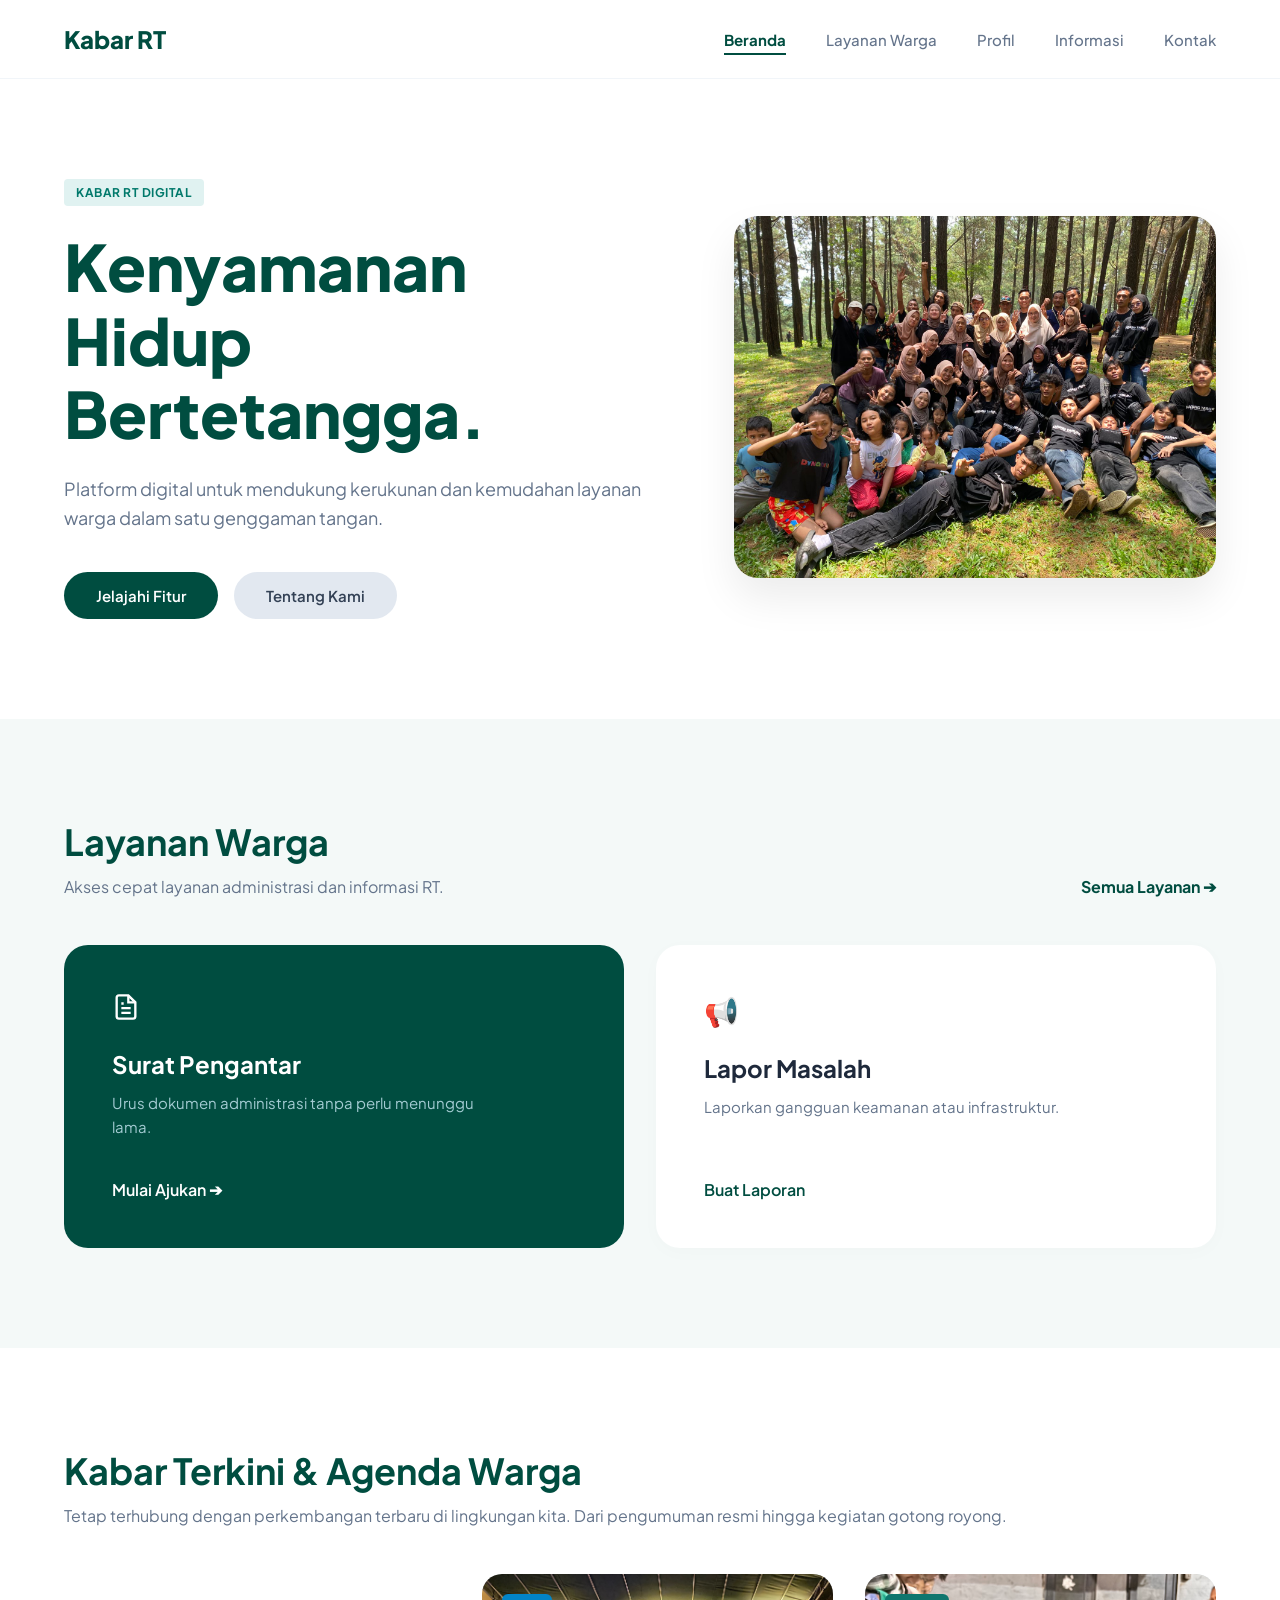
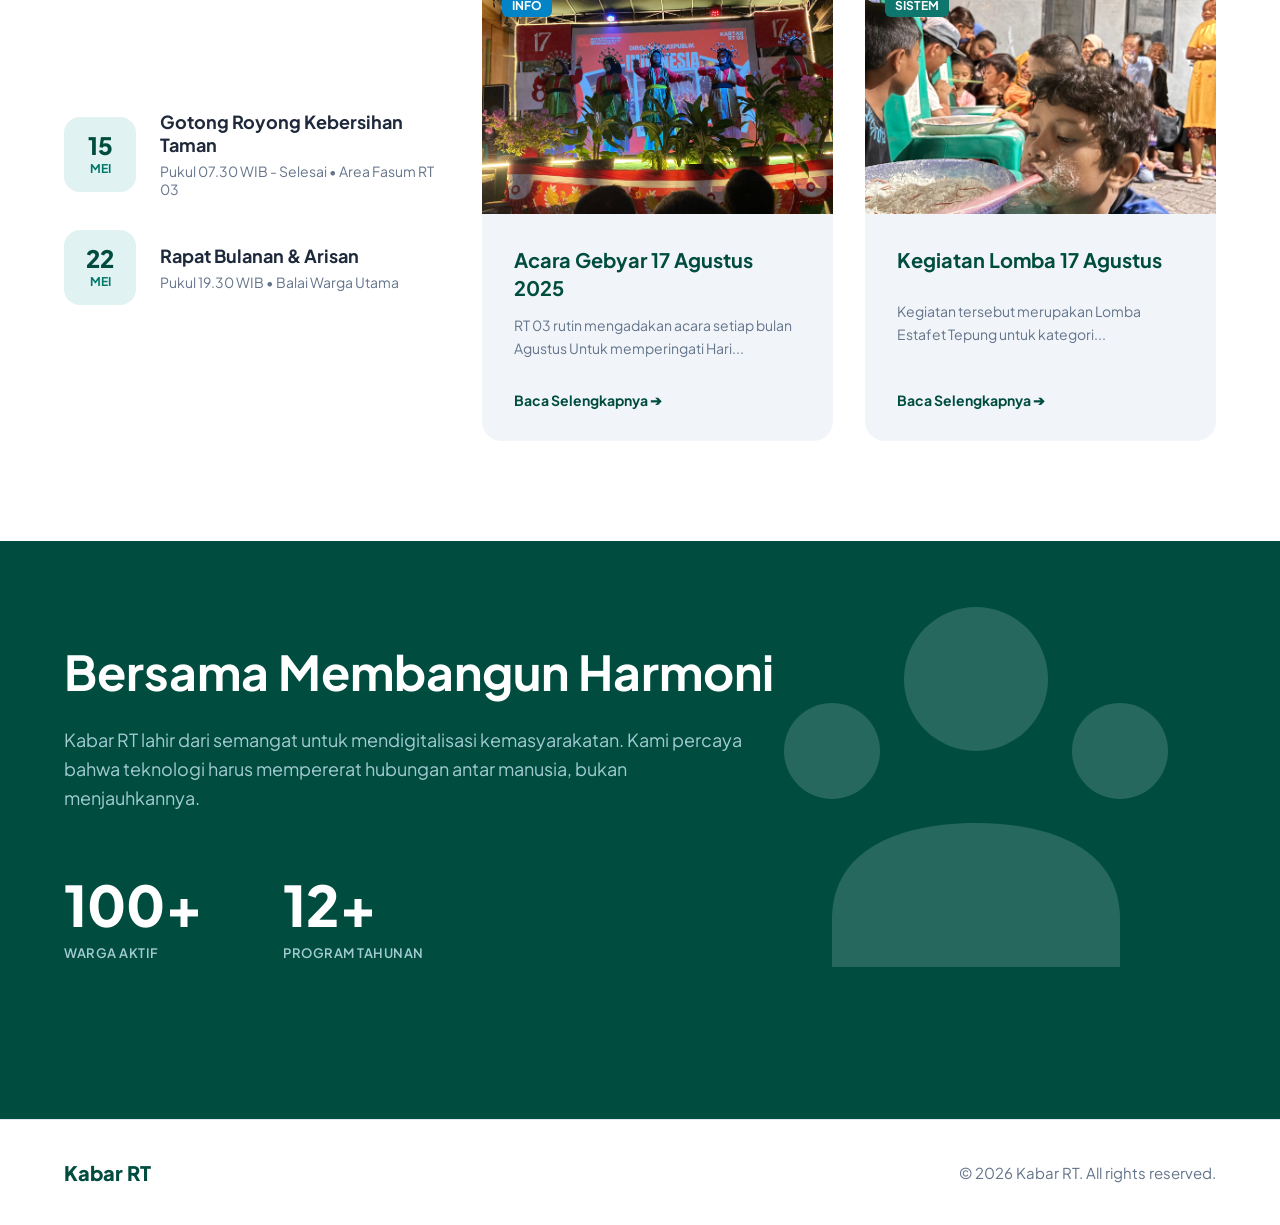
==== beranda.html @ 94369086 "first commit" ====
<!DOCTYPE html>
<html lang="id">
<head>
    <meta charset="UTF-8">
    <meta name="viewport" content="width=device-width, initial-scale=1.0">
    <title>Kabar RT - Beranda Full Width</title>
    <link rel="preconnect" href="https://fonts.googleapis.com">
    <link rel="preconnect" href="https://fonts.gstatic.com" crossorigin>
    <link href="https://fonts.googleapis.com/css2?family=Plus+Jakarta+Sans:wght@400;500;600;700;800&display=swap" rel="stylesheet">
    
    <style>
        /* --- RESET & GLOBAL STYLES --- */
        * {
            margin: 0;
            padding: 0;
            box-sizing: border-box;
            font-family: 'Plus Jakarta Sans', sans-serif;
        }

        body {
            background-color: #f8fafc;
            color: #334155;
            overflow-x: hidden;
        }

        a {
            text-decoration: none;
            color: inherit;
            transition: all 0.3s ease;
        }

        /* PERUBAHAN: Mengubah max-width menjadi 100% dengan padding yang proporsional di layar lebar */
        .container {
            width: 100%;
            max-width: 100%;
            padding: 0 5%; /* Memberikan jarak 5% dari tepi kanan dan kiri browser */
            margin: 0 auto;
        }

        /* --- NAVBAR --- */
        header {
            background-color: #ffffff;
            padding: 24px 0;
            border-bottom: 1px solid #f1f5f9;
        }

        .navbar {
            display: flex;
            justify-content: space-between;
            align-items: center;
        }

        .logo {
            font-size: 24px;
            font-weight: 800;
            color: #004d40;
        }

        .nav-links {
            display: flex;
            gap: 40px;
            list-style: none;
        }

        .nav-links a {
            font-size: 15px;
            font-weight: 500;
            color: #64748b;
        }

        .nav-links a.active, .nav-links a:hover {
            color: #004d40;
            font-weight: 700;
            border-bottom: 2px solid #004d40;
            padding-bottom: 4px;
        }

        /* --- HERO SECTION --- */
        .hero {
            padding: 100px 0;
            background-color: #ffffff;
        }

        .hero-grid {
            display: grid;
            grid-template-columns: 1.1fr 0.9fr; /* Menyesuaikan proporsi teks dan gambar */
            gap: 80px;
            align-items: center;
        }

        .hero-tag {
            display: inline-block;
            background-color: #e0f2f1;
            color: #00796b;
            padding: 6px 12px;
            border-radius: 4px;
            font-size: 12px;
            font-weight: 700;
            text-transform: uppercase;
            letter-spacing: 0.5px;
            margin-bottom: 24px;
        }

        .hero h1 {
            font-size: 64px; /* Sedikit diperbesar karena layar lebih luas */
            font-weight: 800;
            line-height: 1.15;
            color: #004d40;
            margin-bottom: 24px;
        }

        .hero p {
            font-size: 18px;
            line-height: 1.6;
            color: #64748b;
            margin-bottom: 40px;
            max-width: 600px;
        }

        .hero-buttons {
            display: flex;
            gap: 16px;
        }

        .btn-primary {
            background-color: #004d40;
            color: #ffffff;
            padding: 14px 32px;
            border-radius: 24px;
            font-weight: 600;
            font-size: 15px;
        }

        .btn-primary:hover {
            background-color: #00332c;
        }

        .btn-secondary {
            background-color: #e2e8f0;
            color: #334155;
            padding: 14px 32px;
            border-radius: 24px;
            font-weight: 600;
            font-size: 15px;
        }

        .btn-secondary:hover {
            background-color: #cbd5e1;
        }

        .hero-image img {
            width: 100%;
            border-radius: 24px;
            box-shadow: 0 20px 40px rgba(0,0,0,0.08);
            object-fit: cover;
            aspect-ratio: 4/3;
        }

        /* --- LAYANAN WARGA --- */
        .layanan {
            padding: 100px 0;
            background-color: #f4f9f8;
        }

        .section-header {
            display: flex;
            justify-content: space-between;
            align-items: flex-end;
            margin-bottom: 48px;
        }

        .section-title h2 {
            font-size: 36px;
            font-weight: 700;
            color: #004d40;
            margin-bottom: 12px;
        }

        .section-title p {
            color: #64748b;
            font-size: 16px;
        }

        .view-all {
            color: #004d40;
            font-weight: 700;
            font-size: 16px;
            display: flex;
            align-items: center;
            gap: 8px;
        }

        .layanan-grid {
            display: grid;
            grid-template-columns: 1fr 1fr;
            gap: 32px; /* Jarak antar card diperlebar */
        }

        .card-layanan-dark {
            background-color: #004d40;
            color: #ffffff;
            padding: 48px;
            border-radius: 24px;
            position: relative;
            overflow: hidden;
            display: flex;
            flex-direction: column;
            justify-content: space-between;
            min-height: 280px;
        }

        .card-layanan-dark h3 {
            font-size: 24px;
            font-weight: 700;
            margin-top: 24px;
            margin-bottom: 12px;
        }

        .card-layanan-dark p {
            color: #a3cbd2;
            font-size: 15px;
            line-height: 1.6;
            max-width: 400px;
            margin-bottom: 40px;
        }

        .card-link-white {
            color: #ffffff;
            font-weight: 600;
            font-size: 16px;
            display: flex;
            align-items: center;
            gap: 8px;
        }

        .card-layanan-white {
            background-color: #ffffff;
            color: #334155;
            padding: 48px;
            border-radius: 24px;
            display: flex;
            flex-direction: column;
            justify-content: space-between;
            min-height: 280px;
            box-shadow: 0 4px 20px rgba(0, 0, 0, 0.02);
        }

        .icon-announcement {
            font-size: 28px;
            color: #004d40;
        }

        .card-layanan-white h3 {
            font-size: 24px;
            font-weight: 700;
            color: #1e293b;
            margin-top: 24px;
            margin-bottom: 12px;
        }

        .card-layanan-white p {
            color: #64748b;
            font-size: 15px;
            line-height: 1.6;
            max-width: 400px;
            margin-bottom: 40px;
        }

        .card-link-dark {
            color: #004d40;
            font-weight: 600;
            font-size: 16px;
        }

        /* --- KABAR TERKINI & AGENDA --- */
        .kabar-agenda {
            padding: 100px 0;
            background-color: #ffffff;
        }

        .kabar-grid {
            display: grid;
            grid-template-columns: 1.1fr 1fr 1fr;
            gap: 32px;
        }

        .agenda-list {
            display: flex;
            flex-direction: column;
            gap: 32px;
            justify-content: center;
        }

        .agenda-item {
            display: flex;
            gap: 24px;
            align-items: center;
        }

        .date-box {
            background-color: #e0f2f1;
            padding: 16px;
            border-radius: 16px;
            text-align: center;
            min-width: 72px;
        }

        .date-box .day {
            display: block;
            font-size: 24px;
            font-weight: 800;
            color: #004d40;
            line-height: 1;
        }

        .date-box .month {
            display: block;
            font-size: 12px;
            font-weight: 700;
            color: #00796b;
            text-transform: uppercase;
            margin-top: 4px;
        }

        .agenda-details h4 {
            font-size: 18px;
            font-weight: 700;
            color: #1e293b;
            margin-bottom: 6px;
        }

        .agenda-details p {
            font-size: 14px;
            color: #64748b;
        }

        /* CARD ARTIKEL */
        .card-artikel {
            background-color: #f1f5f9;
            border-radius: 20px;
            overflow: hidden;
            display: flex;
            flex-direction: column;
        }

        .card-img-wrapper {
            position: relative;
            height: 240px; /* Dipertinggi sedikit mengikuti skala lebar browser */
        }

        .card-img-wrapper img {
            width: 100%;
            height: 100%;
            object-fit: cover;
        }

        .badge-info {
            position: absolute;
            top: 20px;
            left: 20px;
            background-color: #0284c7;
            color: #ffffff;
            font-size: 12px;
            font-weight: 700;
            padding: 4px 10px;
            border-radius: 6px;
        }

        .badge-sistem {
            position: absolute;
            top: 20px;
            left: 20px;
            background-color: #0f766e;
            color: #ffffff;
            font-size: 12px;
            font-weight: 700;
            padding: 4px 10px;
            border-radius: 6px;
        }

        .card-artikel-body {
            padding: 32px;
            display: flex;
            flex-direction: column;
            justify-content: space-between;
            flex-grow: 1;
        }

        .card-artikel-body h3 {
            font-size: 20px;
            font-weight: 700;
            color: #004d40;
            line-height: 1.4;
            margin-bottom: 12px;
        }

        .card-artikel-body p {
            font-size: 14px;
            color: #64748b;
            line-height: 1.6;
            margin-bottom: 32px;
        }

        .news-link {
            font-size: 14px;
            font-weight: 700;
            color: #004d40;
            display: flex;
            align-items: center;
            gap: 4px;
        }

        /* --- CALL TO ACTION (CTA) SECTION --- */
        .cta-section {
            background-color: #004d40;
            color: #ffffff;
            padding: 100px 0;
            position: relative;
            overflow: hidden;
        }

        .cta-grid {
            display: grid;
            grid-template-columns: 1.3fr 0.7fr;
            align-items: center;
            position: relative;
            z-index: 2;
        }

        .cta-content h2 {
            font-size: 48px;
            font-weight: 700;
            margin-bottom: 24px;
        }

        .cta-content p {
            color: #a3cbd2;
            font-size: 18px;
            line-height: 1.6;
            max-width: 700px;
            margin-bottom: 56px;
        }

        .stats-wrapper {
            display: flex;
            gap: 80px;
        }

        .stat-item h3 {
            font-size: 56px;
            font-weight: 800;
            margin-bottom: 4px;
        }

        .stat-item p {
            color: #a3cbd2;
            font-size: 13px;
            text-transform: uppercase;
            letter-spacing: 0.5px;
            font-weight: 600;
        }

        .cta-graphic {
            position: absolute;
            right: 5%;
            bottom: -20px;
            width: 480px;
            opacity: 0.15;
            pointer-events: none;
        }

        /* --- FOOTER --- */
        footer {
            background-color: #ffffff;
            padding: 40px 0;
            border-top: 1px solid #e2e8f0;
            color: #64748b;
            font-size: 15px;
        }

        .footer-wrapper {
            display: flex;
            justify-content: space-between;
            align-items: center;
        }

        .footer-logo {
            font-weight: 800;
            color: #004d40;
            font-size: 20px;
        }

        /* RESPONSIVE DESIGN FOR TABLETS & PHONES */
        @media (max-width: 1100px) {
            .kabar-grid {
                grid-template-columns: 1fr;
                gap: 40px;
            }
        }

        @media (max-width: 992px) {
            .hero-grid, .layanan-grid, .cta-grid {
                grid-template-columns: 1fr;
                gap: 50px;
            }
            .stats-wrapper {
                margin-top: 20px;
            }
            .hero h1 {
                font-size: 44px;
            }
            .container {
                padding: 0 24px; /* Kembali ke padding standar jika di layar HP/Tablet */
            }
        }
    </style>
</head>
<body>

    <header>
        <div class="container navbar">
            <div class="logo">Kabar RT</div>
            <ul class="nav-links">
                <li><a href="#" class="active">Beranda</a></li>
                <li><a href="layanan_warga.html">Layanan Warga</a></li>
                <li><a href="#">Profil</a></li>
                <li><a href="informasi.html">Informasi</a></li>
                <li><a href="#">Kontak</a></li>
            </ul>
        </div>
    </header>

    <section class="hero">
        <div class="container hero-grid">
            <div class="hero-content">
                <span class="hero-tag">Kabar RT Digital</span>
                <h1>Kenyamanan Hidup Bertetangga.</h1>
                <p>Platform digital untuk mendukung kerukunan dan kemudahan layanan warga dalam satu genggaman tangan.</p>
                <div class="hero-buttons">
                    <a href="#" class="btn-primary">Jelajahi Fitur</a>
                    <a href="#" class="btn-secondary">Tentang Kami</a>
                </div>
            </div>
            <div class="hero-image">
                <img src="Beranda.jpeg" alt="Foto Bersama Warga RT">
            </div>
        </div>
    </section>

    <section class="layanan">
        <div class="container">
            <div class="section-header">
                <div class="section-title">
                    <h2>Layanan Warga</h2>
                    <p>Akses cepat layanan administrasi dan informasi RT.</p>
                </div>
                <a href="layanan_warga.html" class="view-all">Semua Layanan ➔</a>
            </div>
            
            <div class="layanan-grid">
                <div class="card-layanan-dark">
                    <div>
                        <svg width="28" height="28" viewBox="0 0 24 24" fill="none" stroke="currentColor" stroke-width="2"><path d="M14 2H6a2 2 0 0 0-2 2v16a2 2 0 0 0 2 2h12a2 2 0 0 0 2-2V8z"></path><polyline points="14 2 14 8 20 8"></polyline><line x1="16" y1="13" x2="8" y2="13"></line><line x1="16" y1="17" x2="8" y2="17"></line><polyline points="10 9 9 9 8 9"></polyline></svg>
                        <h3>Surat Pengantar</h3>
                        <p>Urus dokumen administrasi tanpa perlu menunggu lama.</p>
                    </div>
                    <a href="layanan_warga.html" class="card-link-white">Mulai Ajukan ➔</a>
                </div>

                <div class="card-layanan-white">
                    <div>
                        <div class="icon-announcement">📢</div>
                        <h3>Lapor Masalah</h3>
                        <p>Laporkan gangguan keamanan atau infrastruktur.</p>
                    </div>
                    <a href="layanan_warga.html" class="card-link-dark">Buat Laporan</a>
                </div>
            </div>
        </div>
    </section>

    <section class="kabar-agenda">
        <div class="container">
            <div class="section-header">
                <div class="section-title">
                    <h2>Kabar Terkini & Agenda Warga</h2>
                    <p>Tetap terhubung dengan perkembangan terbaru di lingkungan kita. Dari pengumuman resmi hingga kegiatan gotong royong.</p>
                </div>
            </div>

            <div class="kabar-grid">
                <div class="agenda-list">
                    <div class="agenda-item">
                        <div class="date-box">
                            <span class="day">15</span>
                            <span class="month">Mei</span>
                        </div>
                        <div class="agenda-details">
                            <h4>Gotong Royong Kebersihan Taman</h4>
                            <p>Pukul 07.30 WIB - Selesai • Area Fasum RT 03</p>
                        </div>
                    </div>
                    <div class="agenda-item">
                        <div class="date-box">
                            <span class="day">22</span>
                            <span class="month">Mei</span>
                        </div>
                        <div class="agenda-details">
                            <h4>Rapat Bulanan & Arisan</h4>
                            <p>Pukul 19.30 WIB • Balai Warga Utama</p>
                        </div>
                    </div>
                </div>

                <div class="card-artikel">
                    <div class="card-img-wrapper">
                        <span class="badge-info">INFO</span>
                        <img src="Gebyar_Agustusan.JPG" alt="Acara Gebyar">
                    </div>
                    <div class="card-artikel-body">
                        <h3>Acara Gebyar 17 Agustus 2025</h3>
                        <p>RT 03 rutin mengadakan acara setiap bulan Agustus Untuk memperingati Hari...</p>
                        <a href="informasi.html" class="news-link">Baca Selengkapnya ➔</a>
                    </div>
                </div>

                <div class="card-artikel">
                    <div class="card-img-wrapper">
                        <span class="badge-sistem">SISTEM</span>
                        <img src="Estafet_Tepung.jpg" alt="Kegiatan Lomba">
                    </div>
                    <div class="card-artikel-body">
                        <h3>Kegiatan Lomba 17 Agustus</h3>
                        <p>Kegiatan tersebut merupakan Lomba Estafet Tepung untuk kategori...</p>
                        <a href="informasi.html" class="news-link">Baca Selengkapnya ➔</a>
                    </div>
                </div>
            </div>
        </div>
    </section>

    <section class="cta-section">
        <div class="container cta-grid">
            <div class="cta-content">
                <h2>Bersama Membangun Harmoni</h2>
                <p>Kabar RT lahir dari semangat untuk mendigitalisasi kemasyarakatan. Kami percaya bahwa teknologi harus mempererat hubungan antar manusia, bukan menjauhkannya.</p>
                <div class="stats-wrapper">
                    <div class="stat-item">
                        <h3>100+</h3>
                        <p>Warga Aktif</p>
                    </div>
                    <div class="stat-item">
                        <h3>12+</h3>
                        <p>Program Tahunan</p>
                    </div>
                </div>
            </div>
            <svg class="cta-graphic" viewBox="0 0 100 100" fill="currentColor">
                <circle cx="50" cy="25" r="15"/>
                <path d="M20 75c0-15 15-20 30-20s30 5 30 20v10H20V75z"/>
                <circle cx="20" cy="40" r="10"/>
                <circle cx="80" cy="40" r="10"/>
            </svg>
        </div>
    </section>

    <footer>
        <div class="container footer-wrapper">
            <div class="footer-logo">Kabar RT</div>
            <div>&copy; 2026 Kabar RT. All rights reserved.</div>
        </div>
    </footer>

</body>
</html>
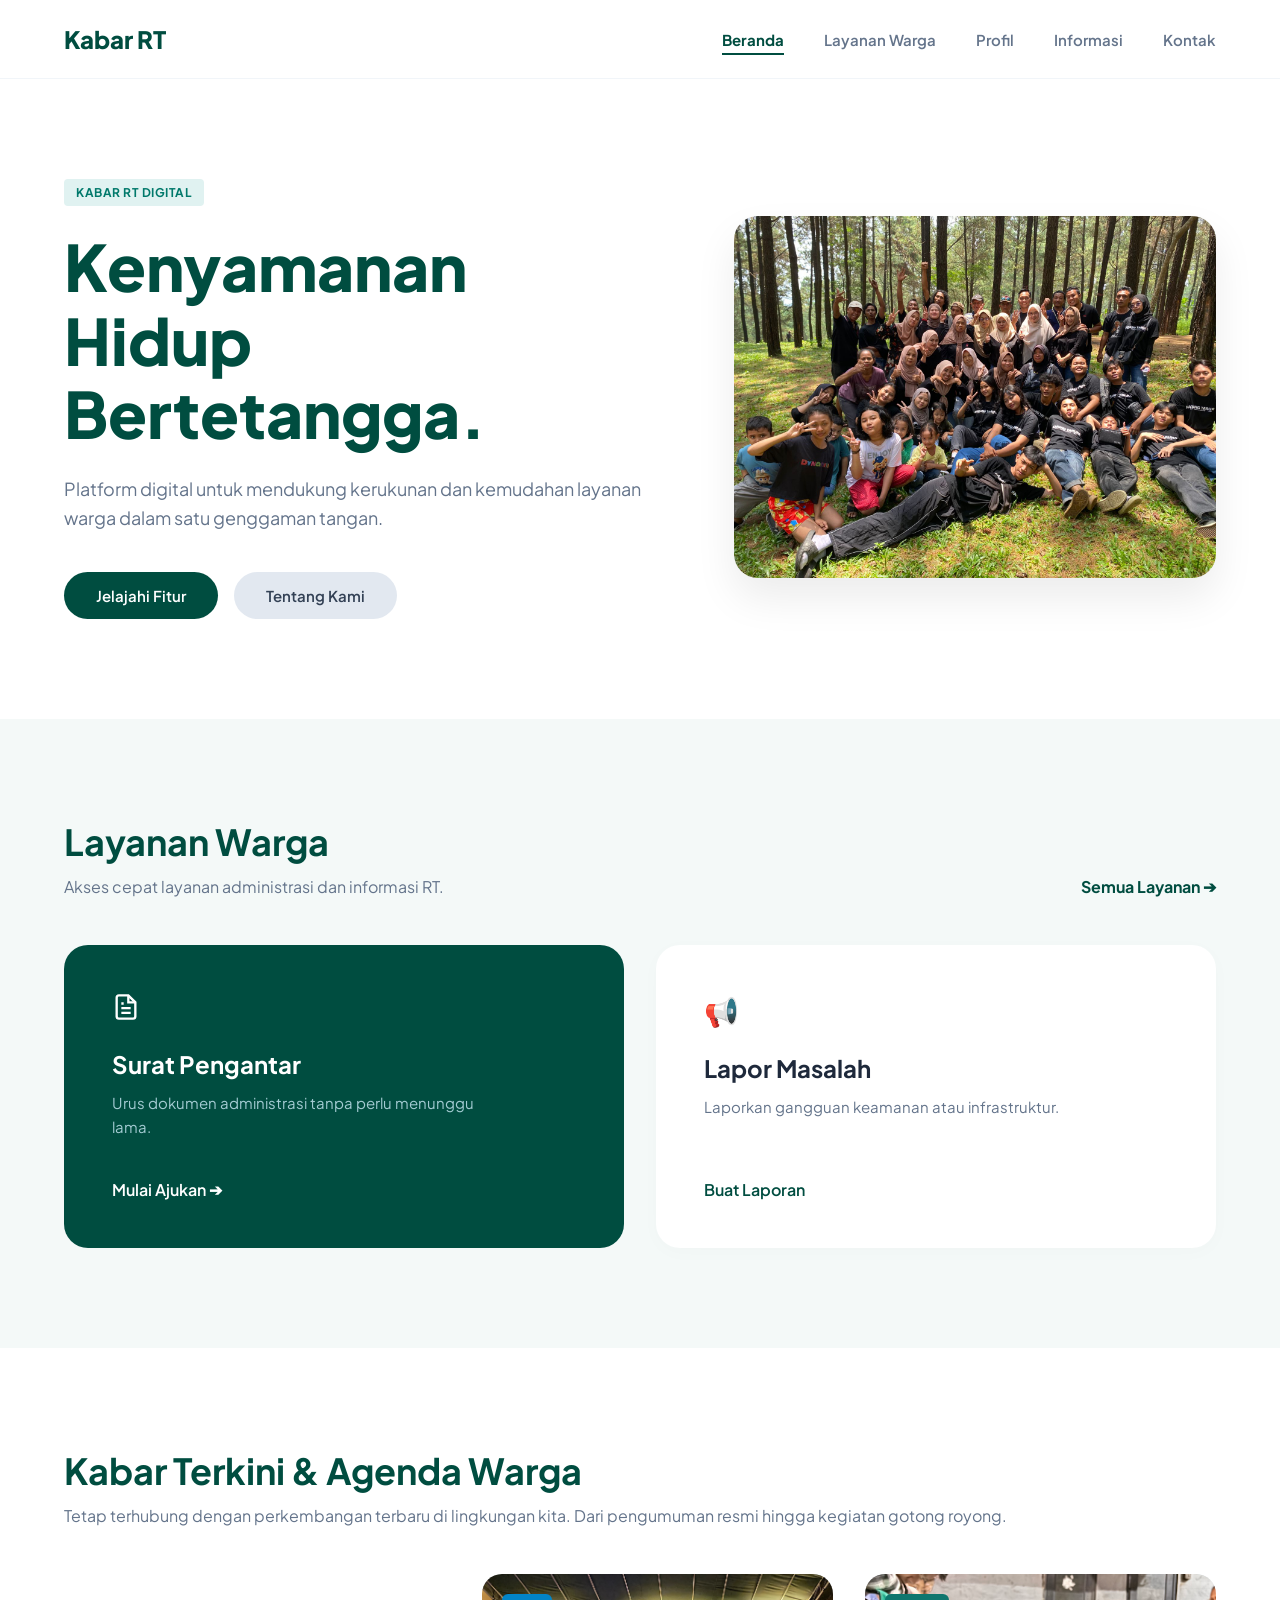
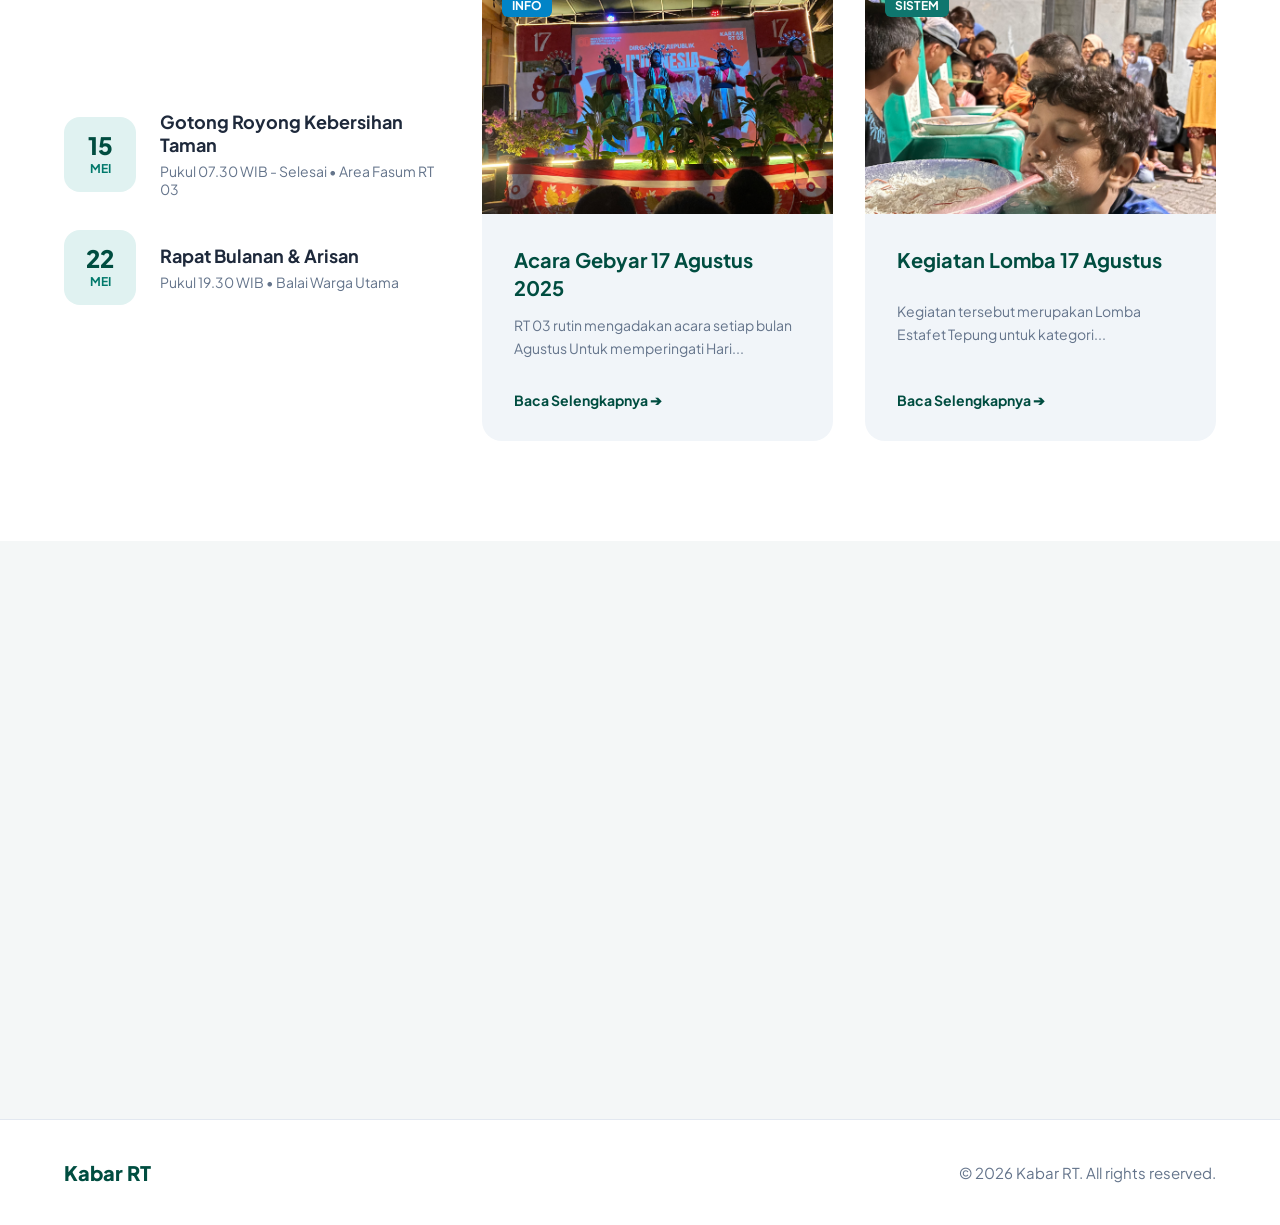
==== commit 8db112de: "Update halaman web dan menambahkan script js" ====
--- a/beranda.html
+++ b/beranda.html
@@ -1,675 +1,823 @@
-<!DOCTYPE html>
+<!doctype html>
 <html lang="id">
+
 <head>
-    <meta charset="UTF-8">
-    <meta name="viewport" content="width=device-width, initial-scale=1.0">
-    <title>Kabar RT - Beranda Full Width</title>
-    <link rel="preconnect" href="https://fonts.googleapis.com">
-    <link rel="preconnect" href="https://fonts.gstatic.com" crossorigin>
-    <link href="https://fonts.googleapis.com/css2?family=Plus+Jakarta+Sans:wght@400;500;600;700;800&display=swap" rel="stylesheet">
-    
-    <style>
-        /* --- RESET & GLOBAL STYLES --- */
-        * {
-            margin: 0;
-            padding: 0;
-            box-sizing: border-box;
-            font-family: 'Plus Jakarta Sans', sans-serif;
+  <meta charset="UTF-8" />
+  <meta name="viewport" content="width=device-width, initial-scale=1.0" />
+  <title>Kabar RT - Beranda Full Width</title>
+  <link rel="preconnect" href="https://fonts.googleapis.com" />
+  <link rel="preconnect" href="https://fonts.gstatic.com" crossorigin />
+  <link href="https://fonts.googleapis.com/css2?family=Plus+Jakarta+Sans:wght@400;500;600;700;800&display=swap"
+    rel="stylesheet" />
+
+  <style>
+    /* --- RESET & GLOBAL STYLES --- */
+    * {
+      margin: 0;
+      padding: 0;
+      box-sizing: border-box;
+      font-family: "Plus Jakarta Sans", sans-serif;
+    }
+
+    body {
+      background-color: #f4f7f7;
+      color: #333;
+    }
+
+    a {
+      text-decoration: none;
+      color: inherit;
+      transition: all 0.3s ease;
+    }
+
+    /* PERUBAHAN: Mengubah max-width menjadi 100% dengan padding yang proporsional di layar lebar */
+    .container {
+      width: 100%;
+      max-width: 100%;
+      padding: 0 5%;
+      /* Memberikan jarak 5% dari tepi kanan dan kiri browser */
+      margin: 0 auto;
+    }
+
+    /* --- NAVBAR (OPTIMIZED WITH SMOOTH HOVER EFFECT) --- */
+    header {
+      background-color: #ffffff;
+      padding: 24px 0;
+      border-bottom: 1px solid #f1f5f9;
+    }
+
+    .navbar {
+      display: flex;
+      justify-content: space-between;
+      align-items: center;
+    }
+
+    .logo {
+      font-size: 24px;
+      font-weight: 800;
+      color: #004d40;
+    }
+
+    .nav-links {
+      display: flex;
+      gap: 40px;
+      list-style: none;
+    }
+
+    .nav-links a {
+      font-size: 15px;
+      font-weight: 600;
+      /* Menggunakan 600 agar transisi ke hover tidak membuat teks melompat */
+      color: #64748b;
+      position: relative;
+      padding-bottom: 6px;
+    }
+
+    /* Membuat Garis Bawah Menggunakan Pseudo-Element (Default: Lebar 0%) */
+    .nav-links a::after {
+      content: "";
+      position: absolute;
+      bottom: 0;
+      left: 0;
+      width: 0;
+      height: 2px;
+      background-color: #004d40;
+      transition: width 0.3s ease;
+      /* Membuat efek garis memanjang yang halus */
+    }
+
+    /* Efek Ketika di-Hover */
+    .nav-links a:hover {
+      color: #004d40;
+    }
+
+    .nav-links a:hover::after {
+      width: 100%;
+      /* Garis memanjang penuh saat di-hover */
+    }
+
+    /* Style Khusus untuk Halaman yang Sedang Aktif */
+    .nav-links a.active {
+      color: #004d40;
+      font-weight: 700;
+    }
+
+    .nav-links a.active::after {
+      width: 100%;
+      /* Garis bawah tetap muncul penuh di halaman aktif */
+    }
+
+    /* --- HERO SECTION --- */
+    .hero {
+      padding: 100px 0;
+      background-color: #ffffff;
+    }
+
+    .hero-grid {
+      display: grid;
+      grid-template-columns: 1.1fr 0.9fr;
+      /* Menyesuaikan proporsi teks dan gambar */
+      gap: 80px;
+      align-items: center;
+    }
+
+    .hero-tag {
+      display: inline-block;
+      background-color: #e0f2f1;
+      color: #00796b;
+      padding: 6px 12px;
+      border-radius: 4px;
+      font-size: 12px;
+      font-weight: 700;
+      text-transform: uppercase;
+      letter-spacing: 0.5px;
+      margin-bottom: 24px;
+    }
+
+    .hero h1 {
+      font-size: 64px;
+      /* Sedikit diperbesar karena layar lebih luas */
+      font-weight: 800;
+      line-height: 1.15;
+      color: #004d40;
+      margin-bottom: 24px;
+    }
+
+    .hero p {
+      font-size: 18px;
+      line-height: 1.6;
+      color: #64748b;
+      margin-bottom: 40px;
+      max-width: 600px;
+    }
+
+    .hero-buttons {
+      display: flex;
+      gap: 16px;
+    }
+
+    .btn-primary {
+      background-color: #004d40;
+      color: #ffffff;
+      padding: 14px 32px;
+      border-radius: 24px;
+      font-weight: 600;
+      font-size: 15px;
+    }
+
+    .btn-primary:hover {
+      background-color: #00332c;
+    }
+
+    .btn-secondary {
+      background-color: #e2e8f0;
+      color: #334155;
+      padding: 14px 32px;
+      border-radius: 24px;
+      font-weight: 600;
+      font-size: 15px;
+    }
+
+    .btn-secondary:hover {
+      background-color: #cbd5e1;
+    }
+
+    .hero-image img {
+      width: 100%;
+      border-radius: 24px;
+      box-shadow: 0 20px 40px rgba(0, 0, 0, 0.08);
+      object-fit: cover;
+      aspect-ratio: 4/3;
+    }
+
+    /* --- LAYANAN WARGA --- */
+    .layanan {
+      padding: 100px 0;
+      background-color: #f4f9f8;
+    }
+
+    .section-header {
+      display: flex;
+      justify-content: space-between;
+      align-items: flex-end;
+      margin-bottom: 48px;
+    }
+
+    .section-title h2 {
+      font-size: 36px;
+      font-weight: 700;
+      color: #004d40;
+      margin-bottom: 12px;
+    }
+
+    .section-title p {
+      color: #64748b;
+      font-size: 16px;
+    }
+
+    .view-all {
+      color: #004d40;
+      font-weight: 700;
+      font-size: 16px;
+      display: flex;
+      align-items: center;
+      gap: 8px;
+    }
+
+    .layanan-grid {
+      display: grid;
+      grid-template-columns: 1fr 1fr;
+      gap: 32px;
+      /* Jarak antar card diperlebar */
+    }
+
+    .card-layanan-dark {
+      background-color: #004d40;
+      color: #ffffff;
+      padding: 48px;
+      border-radius: 24px;
+      position: relative;
+      overflow: hidden;
+      display: flex;
+      flex-direction: column;
+      justify-content: space-between;
+      min-height: 280px;
+    }
+
+    .card-layanan-dark h3 {
+      font-size: 24px;
+      font-weight: 700;
+      margin-top: 24px;
+      margin-bottom: 12px;
+    }
+
+    .card-layanan-dark p {
+      color: #a3cbd2;
+      font-size: 15px;
+      line-height: 1.6;
+      max-width: 400px;
+      margin-bottom: 40px;
+    }
+
+    .card-link-white {
+      color: #ffffff;
+      font-weight: 600;
+      font-size: 16px;
+      display: flex;
+      align-items: center;
+      gap: 8px;
+    }
+
+    .card-layanan-white {
+      background-color: #ffffff;
+      color: #334155;
+      padding: 48px;
+      border-radius: 24px;
+      display: flex;
+      flex-direction: column;
+      justify-content: space-between;
+      min-height: 280px;
+      box-shadow: 0 4px 20px rgba(0, 0, 0, 0.02);
+    }
+
+    .icon-announcement {
+      font-size: 28px;
+      color: #004d40;
+    }
+
+    .card-layanan-white h3 {
+      font-size: 24px;
+      font-weight: 700;
+      color: #1e293b;
+      margin-top: 24px;
+      margin-bottom: 12px;
+    }
+
+    .card-layanan-white p {
+      color: #64748b;
+      font-size: 15px;
+      line-height: 1.6;
+      max-width: 400px;
+      margin-bottom: 40px;
+    }
+
+    .card-link-dark {
+      color: #004d40;
+      font-weight: 600;
+      font-size: 16px;
+    }
+
+    /* --- KABAR TERKINI & AGENDA --- */
+    .kabar-agenda {
+      padding: 100px 0;
+      background-color: #ffffff;
+    }
+
+    .kabar-grid {
+      display: grid;
+      grid-template-columns: 1.1fr 1fr 1fr;
+      gap: 32px;
+    }
+
+    .agenda-list {
+      display: flex;
+      flex-direction: column;
+      gap: 32px;
+      justify-content: center;
+    }
+
+    .agenda-item {
+      display: flex;
+      gap: 24px;
+      align-items: center;
+    }
+
+    .date-box {
+      background-color: #e0f2f1;
+      padding: 16px;
+      border-radius: 16px;
+      text-align: center;
+      min-width: 72px;
+    }
+
+    .date-box .day {
+      display: block;
+      font-size: 24px;
+      font-weight: 800;
+      color: #004d40;
+      line-height: 1;
+    }
+
+    .date-box .month {
+      display: block;
+      font-size: 12px;
+      font-weight: 700;
+      color: #00796b;
+      text-transform: uppercase;
+      margin-top: 4px;
+    }
+
+    .agenda-details h4 {
+      font-size: 18px;
+      font-weight: 700;
+      color: #1e293b;
+      margin-bottom: 6px;
+    }
+
+    .agenda-details p {
+      font-size: 14px;
+      color: #64748b;
+    }
+
+    /* CARD ARTIKEL */
+    .card-artikel {
+      background-color: #f1f5f9;
+      border-radius: 20px;
+      overflow: hidden;
+      display: flex;
+      flex-direction: column;
+    }
+
+    .card-img-wrapper {
+      position: relative;
+      height: 240px;
+      /* Dipertinggi sedikit mengikuti skala lebar browser */
+    }
+
+    .card-img-wrapper img {
+      width: 100%;
+      height: 100%;
+      object-fit: cover;
+    }
+
+    .badge-info {
+      position: absolute;
+      top: 20px;
+      left: 20px;
+      background-color: #0284c7;
+      color: #ffffff;
+      font-size: 12px;
+      font-weight: 700;
+      padding: 4px 10px;
+      border-radius: 6px;
+    }
+
+    .badge-sistem {
+      position: absolute;
+      top: 20px;
+      left: 20px;
+      background-color: #0f766e;
+      color: #ffffff;
+      font-size: 12px;
+      font-weight: 700;
+      padding: 4px 10px;
+      border-radius: 6px;
+    }
+
+    .card-artikel-body {
+      padding: 32px;
+      display: flex;
+      flex-direction: column;
+      justify-content: space-between;
+      flex-grow: 1;
+    }
+
+    .card-artikel-body h3 {
+      font-size: 20px;
+      font-weight: 700;
+      color: #004d40;
+      line-height: 1.4;
+      margin-bottom: 12px;
+    }
+
+    .card-artikel-body p {
+      font-size: 14px;
+      color: #64748b;
+      line-height: 1.6;
+      margin-bottom: 32px;
+    }
+
+    .news-link {
+      font-size: 14px;
+      font-weight: 700;
+      color: #004d40;
+      display: flex;
+      align-items: center;
+      gap: 4px;
+    }
+
+    /* --- CALL TO ACTION (CTA) SECTION --- */
+    .cta-section {
+      background-color: #004d40;
+      color: #ffffff;
+      padding: 100px 0;
+      position: relative;
+      overflow: hidden;
+    }
+
+    .cta-grid {
+      display: grid;
+      grid-template-columns: 1.3fr 0.7fr;
+      align-items: center;
+      position: relative;
+      z-index: 2;
+    }
+
+    .cta-content h2 {
+      font-size: 48px;
+      font-weight: 700;
+      margin-bottom: 24px;
+    }
+
+    .cta-content p {
+      color: #a3cbd2;
+      font-size: 18px;
+      line-height: 1.6;
+      max-width: 700px;
+      margin-bottom: 56px;
+    }
+
+    .stats-wrapper {
+      display: flex;
+      gap: 80px;
+    }
+
+    .stat-item h3 {
+      font-size: 56px;
+      font-weight: 800;
+      margin-bottom: 4px;
+    }
+
+    .stat-item p {
+      color: #a3cbd2;
+      font-size: 13px;
+      text-transform: uppercase;
+      letter-spacing: 0.5px;
+      font-weight: 600;
+    }
+
+    .cta-graphic {
+      position: absolute;
+      right: 5%;
+      bottom: -20px;
+      width: 480px;
+      opacity: 0.15;
+      pointer-events: none;
+    }
+
+    /* --- FOOTER --- */
+    footer {
+      background-color: #ffffff;
+      padding: 40px 0;
+      border-top: 1px solid #e2e8f0;
+      color: #64748b;
+      font-size: 15px;
+    }
+
+    .footer-wrapper {
+      display: flex;
+      justify-content: space-between;
+      align-items: center;
+    }
+
+    .footer-logo {
+      font-weight: 800;
+      color: #004d40;
+      font-size: 20px;
+    }
+
+    /* RESPONSIVE DESIGN FOR TABLETS & PHONES */
+    @media (max-width: 1100px) {
+      .kabar-grid {
+        grid-template-columns: 1fr;
+        gap: 40px;
+      }
+    }
+
+    @media (max-width: 992px) {
+
+      .hero-grid,
+      .layanan-grid,
+      .cta-grid {
+        grid-template-columns: 1fr;
+        gap: 50px;
+      }
+
+      .stats-wrapper {
+        margin-top: 20px;
+      }
+
+      .hero h1 {
+        font-size: 44px;
+      }
+
+      .container {
+        padding: 0 24px;
+        /* Kembali ke padding standar jika di layar HP/Tablet */
+      }
+    }
+
+      /* --- HAMBURGER MENU --- */
+      .hamburger {
+        display: none;
+        background: none;
+        border: none;
+        cursor: pointer;
+        padding: 8px;
+        z-index: 1001;
+      }
+
+      .hamburger span {
+        display: block;
+        width: 24px;
+        height: 2px;
+        background-color: #004d40;
+        margin: 5px 0;
+        transition: all 0.3s ease;
+      }
+
+      .hamburger.active span:nth-child(1) {
+        transform: rotate(45deg) translate(5px, 5px);
+      }
+
+      .hamburger.active span:nth-child(2) {
+        opacity: 0;
+      }
+
+      .hamburger.active span:nth-child(3) {
+        transform: rotate(-45deg) translate(5px, -5px);
+      }
+
+      /* --- SCROLL ANIMATION --- */
+      .fade-in {
+        opacity: 0;
+        transform: translateY(30px);
+        transition: opacity 0.6s ease, transform 0.6s ease;
+      }
+
+      .fade-in.visible {
+        opacity: 1;
+        transform: translateY(0);
+      }
+
+      @media (max-width: 768px) {
+        .hamburger {
+          display: block;
         }
 
-        body {
-            background-color: #f8fafc;
-            color: #334155;
-            overflow-x: hidden;
+        .nav-links {
+          display: none;
+          position: fixed;
+          top: 0;
+          left: 0;
+          width: 100%;
+          height: 100vh;
+          background-color: #ffffff;
+          flex-direction: column;
+          justify-content: center;
+          align-items: center;
+          gap: 32px;
+          z-index: 1000;
         }
 
-        a {
-            text-decoration: none;
-            color: inherit;
-            transition: all 0.3s ease;
+        .nav-links.active {
+          display: flex;
         }
 
-        /* PERUBAHAN: Mengubah max-width menjadi 100% dengan padding yang proporsional di layar lebar */
-        .container {
-            width: 100%;
-            max-width: 100%;
-            padding: 0 5%; /* Memberikan jarak 5% dari tepi kanan dan kiri browser */
-            margin: 0 auto;
+        .nav-links li {
+          list-style: none;
         }
 
-        /* --- NAVBAR --- */
-        header {
-            background-color: #ffffff;
-            padding: 24px 0;
-            border-bottom: 1px solid #f1f5f9;
+        .nav-links a {
+          font-size: 20px;
         }
-
-        .navbar {
-            display: flex;
-            justify-content: space-between;
-            align-items: center;
-        }
-
-        .logo {
-            font-size: 24px;
-            font-weight: 800;
-            color: #004d40;
-        }
-
-        .nav-links {
-            display: flex;
-            gap: 40px;
-            list-style: none;
-        }
-
-        .nav-links a {
-            font-size: 15px;
-            font-weight: 500;
-            color: #64748b;
-        }
-
-        .nav-links a.active, .nav-links a:hover {
-            color: #004d40;
-            font-weight: 700;
-            border-bottom: 2px solid #004d40;
-            padding-bottom: 4px;
-        }
-
-        /* --- HERO SECTION --- */
-        .hero {
-            padding: 100px 0;
-            background-color: #ffffff;
-        }
-
-        .hero-grid {
-            display: grid;
-            grid-template-columns: 1.1fr 0.9fr; /* Menyesuaikan proporsi teks dan gambar */
-            gap: 80px;
-            align-items: center;
-        }
-
-        .hero-tag {
-            display: inline-block;
-            background-color: #e0f2f1;
-            color: #00796b;
-            padding: 6px 12px;
-            border-radius: 4px;
-            font-size: 12px;
-            font-weight: 700;
-            text-transform: uppercase;
-            letter-spacing: 0.5px;
-            margin-bottom: 24px;
-        }
-
-        .hero h1 {
-            font-size: 64px; /* Sedikit diperbesar karena layar lebih luas */
-            font-weight: 800;
-            line-height: 1.15;
-            color: #004d40;
-            margin-bottom: 24px;
-        }
-
-        .hero p {
-            font-size: 18px;
-            line-height: 1.6;
-            color: #64748b;
-            margin-bottom: 40px;
-            max-width: 600px;
-        }
-
-        .hero-buttons {
-            display: flex;
-            gap: 16px;
-        }
-
-        .btn-primary {
-            background-color: #004d40;
-            color: #ffffff;
-            padding: 14px 32px;
-            border-radius: 24px;
-            font-weight: 600;
-            font-size: 15px;
-        }
-
-        .btn-primary:hover {
-            background-color: #00332c;
-        }
-
-        .btn-secondary {
-            background-color: #e2e8f0;
-            color: #334155;
-            padding: 14px 32px;
-            border-radius: 24px;
-            font-weight: 600;
-            font-size: 15px;
-        }
-
-        .btn-secondary:hover {
-            background-color: #cbd5e1;
-        }
-
-        .hero-image img {
-            width: 100%;
-            border-radius: 24px;
-            box-shadow: 0 20px 40px rgba(0,0,0,0.08);
-            object-fit: cover;
-            aspect-ratio: 4/3;
-        }
-
-        /* --- LAYANAN WARGA --- */
-        .layanan {
-            padding: 100px 0;
-            background-color: #f4f9f8;
-        }
-
-        .section-header {
-            display: flex;
-            justify-content: space-between;
-            align-items: flex-end;
-            margin-bottom: 48px;
-        }
-
-        .section-title h2 {
-            font-size: 36px;
-            font-weight: 700;
-            color: #004d40;
-            margin-bottom: 12px;
-        }
-
-        .section-title p {
-            color: #64748b;
-            font-size: 16px;
-        }
-
-        .view-all {
-            color: #004d40;
-            font-weight: 700;
-            font-size: 16px;
-            display: flex;
-            align-items: center;
-            gap: 8px;
-        }
-
-        .layanan-grid {
-            display: grid;
-            grid-template-columns: 1fr 1fr;
-            gap: 32px; /* Jarak antar card diperlebar */
-        }
-
-        .card-layanan-dark {
-            background-color: #004d40;
-            color: #ffffff;
-            padding: 48px;
-            border-radius: 24px;
-            position: relative;
-            overflow: hidden;
-            display: flex;
-            flex-direction: column;
-            justify-content: space-between;
-            min-height: 280px;
-        }
-
-        .card-layanan-dark h3 {
-            font-size: 24px;
-            font-weight: 700;
-            margin-top: 24px;
-            margin-bottom: 12px;
-        }
-
-        .card-layanan-dark p {
-            color: #a3cbd2;
-            font-size: 15px;
-            line-height: 1.6;
-            max-width: 400px;
-            margin-bottom: 40px;
-        }
-
-        .card-link-white {
-            color: #ffffff;
-            font-weight: 600;
-            font-size: 16px;
-            display: flex;
-            align-items: center;
-            gap: 8px;
-        }
-
-        .card-layanan-white {
-            background-color: #ffffff;
-            color: #334155;
-            padding: 48px;
-            border-radius: 24px;
-            display: flex;
-            flex-direction: column;
-            justify-content: space-between;
-            min-height: 280px;
-            box-shadow: 0 4px 20px rgba(0, 0, 0, 0.02);
-        }
-
-        .icon-announcement {
-            font-size: 28px;
-            color: #004d40;
-        }
-
-        .card-layanan-white h3 {
-            font-size: 24px;
-            font-weight: 700;
-            color: #1e293b;
-            margin-top: 24px;
-            margin-bottom: 12px;
-        }
-
-        .card-layanan-white p {
-            color: #64748b;
-            font-size: 15px;
-            line-height: 1.6;
-            max-width: 400px;
-            margin-bottom: 40px;
-        }
-
-        .card-link-dark {
-            color: #004d40;
-            font-weight: 600;
-            font-size: 16px;
-        }
-
-        /* --- KABAR TERKINI & AGENDA --- */
-        .kabar-agenda {
-            padding: 100px 0;
-            background-color: #ffffff;
-        }
-
-        .kabar-grid {
-            display: grid;
-            grid-template-columns: 1.1fr 1fr 1fr;
-            gap: 32px;
-        }
-
-        .agenda-list {
-            display: flex;
-            flex-direction: column;
-            gap: 32px;
-            justify-content: center;
-        }
-
-        .agenda-item {
-            display: flex;
-            gap: 24px;
-            align-items: center;
-        }
-
-        .date-box {
-            background-color: #e0f2f1;
-            padding: 16px;
-            border-radius: 16px;
-            text-align: center;
-            min-width: 72px;
-        }
-
-        .date-box .day {
-            display: block;
-            font-size: 24px;
-            font-weight: 800;
-            color: #004d40;
-            line-height: 1;
-        }
-
-        .date-box .month {
-            display: block;
-            font-size: 12px;
-            font-weight: 700;
-            color: #00796b;
-            text-transform: uppercase;
-            margin-top: 4px;
-        }
-
-        .agenda-details h4 {
-            font-size: 18px;
-            font-weight: 700;
-            color: #1e293b;
-            margin-bottom: 6px;
-        }
-
-        .agenda-details p {
-            font-size: 14px;
-            color: #64748b;
-        }
-
-        /* CARD ARTIKEL */
-        .card-artikel {
-            background-color: #f1f5f9;
-            border-radius: 20px;
-            overflow: hidden;
-            display: flex;
-            flex-direction: column;
-        }
-
-        .card-img-wrapper {
-            position: relative;
-            height: 240px; /* Dipertinggi sedikit mengikuti skala lebar browser */
-        }
-
-        .card-img-wrapper img {
-            width: 100%;
-            height: 100%;
-            object-fit: cover;
-        }
-
-        .badge-info {
-            position: absolute;
-            top: 20px;
-            left: 20px;
-            background-color: #0284c7;
-            color: #ffffff;
-            font-size: 12px;
-            font-weight: 700;
-            padding: 4px 10px;
-            border-radius: 6px;
-        }
-
-        .badge-sistem {
-            position: absolute;
-            top: 20px;
-            left: 20px;
-            background-color: #0f766e;
-            color: #ffffff;
-            font-size: 12px;
-            font-weight: 700;
-            padding: 4px 10px;
-            border-radius: 6px;
-        }
-
-        .card-artikel-body {
-            padding: 32px;
-            display: flex;
-            flex-direction: column;
-            justify-content: space-between;
-            flex-grow: 1;
-        }
-
-        .card-artikel-body h3 {
-            font-size: 20px;
-            font-weight: 700;
-            color: #004d40;
-            line-height: 1.4;
-            margin-bottom: 12px;
-        }
-
-        .card-artikel-body p {
-            font-size: 14px;
-            color: #64748b;
-            line-height: 1.6;
-            margin-bottom: 32px;
-        }
-
-        .news-link {
-            font-size: 14px;
-            font-weight: 700;
-            color: #004d40;
-            display: flex;
-            align-items: center;
-            gap: 4px;
-        }
-
-        /* --- CALL TO ACTION (CTA) SECTION --- */
-        .cta-section {
-            background-color: #004d40;
-            color: #ffffff;
-            padding: 100px 0;
-            position: relative;
-            overflow: hidden;
-        }
-
-        .cta-grid {
-            display: grid;
-            grid-template-columns: 1.3fr 0.7fr;
-            align-items: center;
-            position: relative;
-            z-index: 2;
-        }
-
-        .cta-content h2 {
-            font-size: 48px;
-            font-weight: 700;
-            margin-bottom: 24px;
-        }
-
-        .cta-content p {
-            color: #a3cbd2;
-            font-size: 18px;
-            line-height: 1.6;
-            max-width: 700px;
-            margin-bottom: 56px;
-        }
-
-        .stats-wrapper {
-            display: flex;
-            gap: 80px;
-        }
-
-        .stat-item h3 {
-            font-size: 56px;
-            font-weight: 800;
-            margin-bottom: 4px;
-        }
-
-        .stat-item p {
-            color: #a3cbd2;
-            font-size: 13px;
-            text-transform: uppercase;
-            letter-spacing: 0.5px;
-            font-weight: 600;
-        }
-
-        .cta-graphic {
-            position: absolute;
-            right: 5%;
-            bottom: -20px;
-            width: 480px;
-            opacity: 0.15;
-            pointer-events: none;
-        }
-
-        /* --- FOOTER --- */
-        footer {
-            background-color: #ffffff;
-            padding: 40px 0;
-            border-top: 1px solid #e2e8f0;
-            color: #64748b;
-            font-size: 15px;
-        }
-
-        .footer-wrapper {
-            display: flex;
-            justify-content: space-between;
-            align-items: center;
-        }
-
-        .footer-logo {
-            font-weight: 800;
-            color: #004d40;
-            font-size: 20px;
-        }
-
-        /* RESPONSIVE DESIGN FOR TABLETS & PHONES */
-        @media (max-width: 1100px) {
-            .kabar-grid {
-                grid-template-columns: 1fr;
-                gap: 40px;
-            }
-        }
-
-        @media (max-width: 992px) {
-            .hero-grid, .layanan-grid, .cta-grid {
-                grid-template-columns: 1fr;
-                gap: 50px;
-            }
-            .stats-wrapper {
-                margin-top: 20px;
-            }
-            .hero h1 {
-                font-size: 44px;
-            }
-            .container {
-                padding: 0 24px; /* Kembali ke padding standar jika di layar HP/Tablet */
-            }
-        }
-    </style>
+      }
+  </style>
 </head>
+
 <body>
-
-    <header>
-        <div class="container navbar">
-            <div class="logo">Kabar RT</div>
-            <ul class="nav-links">
-                <li><a href="#" class="active">Beranda</a></li>
-                <li><a href="layanan_warga.html">Layanan Warga</a></li>
-                <li><a href="#">Profil</a></li>
-                <li><a href="informasi.html">Informasi</a></li>
-                <li><a href="#">Kontak</a></li>
-            </ul>
+  <header>
+    <div class="container navbar">
+      <div class="logo">Kabar RT</div>
+      <button class="hamburger" aria-label="Menu">
+        <span></span>
+        <span></span>
+        <span></span>
+      </button>
+      <ul class="nav-links">
+        <li><a href="#" class="active">Beranda</a></li>
+        <li><a href="layanan_warga.html">Layanan Warga</a></li>
+        <li><a href="Profil.html">Profil</a></li>
+        <li><a href="informasi.html">Informasi</a></li>
+        <li><a href="Kontak.html">Kontak</a></li>
+      </ul>
+    </div>
+  </header>
+
+  <section class="hero">
+    <div class="container hero-grid">
+      <div class="hero-content">
+        <span class="hero-tag">Kabar RT Digital</span>
+        <h1>Kenyamanan Hidup Bertetangga.</h1>
+        <p>
+          Platform digital untuk mendukung kerukunan dan kemudahan layanan
+          warga dalam satu genggaman tangan.
+        </p>
+        <div class="hero-buttons">
+          <a href="#" class="btn-primary">Jelajahi Fitur</a>
+          <a href="#" class="btn-secondary">Tentang Kami</a>
         </div>
-    </header>
-
-    <section class="hero">
-        <div class="container hero-grid">
-            <div class="hero-content">
-                <span class="hero-tag">Kabar RT Digital</span>
-                <h1>Kenyamanan Hidup Bertetangga.</h1>
-                <p>Platform digital untuk mendukung kerukunan dan kemudahan layanan warga dalam satu genggaman tangan.</p>
-                <div class="hero-buttons">
-                    <a href="#" class="btn-primary">Jelajahi Fitur</a>
-                    <a href="#" class="btn-secondary">Tentang Kami</a>
-                </div>
+      </div>
+      <div class="hero-image">
+        <img src="Beranda.jpeg" alt="Foto Bersama Warga RT" />
+      </div>
+    </div>
+  </section>
+
+  <section class="layanan">
+    <div class="container">
+      <div class="section-header">
+        <div class="section-title">
+          <h2>Layanan Warga</h2>
+          <p>Akses cepat layanan administrasi dan informasi RT.</p>
+        </div>
+        <a href="layanan_warga.html" class="view-all">Semua Layanan ➔</a>
+      </div>
+
+      <div class="layanan-grid">
+        <div class="card-layanan-dark">
+          <div>
+            <svg width="28" height="28" viewBox="0 0 24 24" fill="none" stroke="currentColor" stroke-width="2">
+              <path d="M14 2H6a2 2 0 0 0-2 2v16a2 2 0 0 0 2 2h12a2 2 0 0 0 2-2V8z"></path>
+              <polyline points="14 2 14 8 20 8"></polyline>
+              <line x1="16" y1="13" x2="8" y2="13"></line>
+              <line x1="16" y1="17" x2="8" y2="17"></line>
+              <polyline points="10 9 9 9 8 9"></polyline>
+            </svg>
+            <h3>Surat Pengantar</h3>
+            <p>Urus dokumen administrasi tanpa perlu menunggu lama.</p>
+          </div>
+          <a href="layanan_warga.html" class="card-link-white">Mulai Ajukan ➔</a>
+        </div>
+
+        <div class="card-layanan-white">
+          <div>
+            <div class="icon-announcement">📢</div>
+            <h3>Lapor Masalah</h3>
+            <p>Laporkan gangguan keamanan atau infrastruktur.</p>
+          </div>
+          <a href="layanan_warga.html" class="card-link-dark">Buat Laporan</a>
+        </div>
+      </div>
+    </div>
+  </section>
+
+  <section class="kabar-agenda">
+    <div class="container">
+      <div class="section-header">
+        <div class="section-title">
+          <h2>Kabar Terkini & Agenda Warga</h2>
+          <p>
+            Tetap terhubung dengan perkembangan terbaru di lingkungan kita.
+            Dari pengumuman resmi hingga kegiatan gotong royong.
+          </p>
+        </div>
+      </div>
+
+      <div class="kabar-grid">
+        <div class="agenda-list">
+          <div class="agenda-item">
+            <div class="date-box">
+              <span class="day">15</span>
+              <span class="month">Mei</span>
             </div>
-            <div class="hero-image">
-                <img src="Beranda.jpeg" alt="Foto Bersama Warga RT">
+            <div class="agenda-details">
+              <h4>Gotong Royong Kebersihan Taman</h4>
+              <p>Pukul 07.30 WIB - Selesai • Area Fasum RT 03</p>
             </div>
+          </div>
+          <div class="agenda-item">
+            <div class="date-box">
+              <span class="day">22</span>
+              <span class="month">Mei</span>
+            </div>
+            <div class="agenda-details">
+              <h4>Rapat Bulanan & Arisan</h4>
+              <p>Pukul 19.30 WIB • Balai Warga Utama</p>
+            </div>
+          </div>
         </div>
-    </section>
-
-    <section class="layanan">
-        <div class="container">
-            <div class="section-header">
-                <div class="section-title">
-                    <h2>Layanan Warga</h2>
-                    <p>Akses cepat layanan administrasi dan informasi RT.</p>
-                </div>
-                <a href="layanan_warga.html" class="view-all">Semua Layanan ➔</a>
-            </div>
-            
-            <div class="layanan-grid">
-                <div class="card-layanan-dark">
-                    <div>
-                        <svg width="28" height="28" viewBox="0 0 24 24" fill="none" stroke="currentColor" stroke-width="2"><path d="M14 2H6a2 2 0 0 0-2 2v16a2 2 0 0 0 2 2h12a2 2 0 0 0 2-2V8z"></path><polyline points="14 2 14 8 20 8"></polyline><line x1="16" y1="13" x2="8" y2="13"></line><line x1="16" y1="17" x2="8" y2="17"></line><polyline points="10 9 9 9 8 9"></polyline></svg>
-                        <h3>Surat Pengantar</h3>
-                        <p>Urus dokumen administrasi tanpa perlu menunggu lama.</p>
-                    </div>
-                    <a href="layanan_warga.html" class="card-link-white">Mulai Ajukan ➔</a>
-                </div>
-
-                <div class="card-layanan-white">
-                    <div>
-                        <div class="icon-announcement">📢</div>
-                        <h3>Lapor Masalah</h3>
-                        <p>Laporkan gangguan keamanan atau infrastruktur.</p>
-                    </div>
-                    <a href="layanan_warga.html" class="card-link-dark">Buat Laporan</a>
-                </div>
-            </div>
+
+        <div class="card-artikel">
+          <div class="card-img-wrapper">
+            <span class="badge-info">INFO</span>
+            <img src="Gebyar_Agustusan.JPG" alt="Acara Gebyar" />
+          </div>
+          <div class="card-artikel-body">
+            <h3>Acara Gebyar 17 Agustus 2025</h3>
+            <p>
+              RT 03 rutin mengadakan acara setiap bulan Agustus Untuk
+              memperingati Hari...
+            </p>
+            <a href="informasi.html" class="news-link">Baca Selengkapnya ➔</a>
+          </div>
         </div>
-    </section>
-
-    <section class="kabar-agenda">
-        <div class="container">
-            <div class="section-header">
-                <div class="section-title">
-                    <h2>Kabar Terkini & Agenda Warga</h2>
-                    <p>Tetap terhubung dengan perkembangan terbaru di lingkungan kita. Dari pengumuman resmi hingga kegiatan gotong royong.</p>
-                </div>
-            </div>
-
-            <div class="kabar-grid">
-                <div class="agenda-list">
-                    <div class="agenda-item">
-                        <div class="date-box">
-                            <span class="day">15</span>
-                            <span class="month">Mei</span>
-                        </div>
-                        <div class="agenda-details">
-                            <h4>Gotong Royong Kebersihan Taman</h4>
-                            <p>Pukul 07.30 WIB - Selesai • Area Fasum RT 03</p>
-                        </div>
-                    </div>
-                    <div class="agenda-item">
-                        <div class="date-box">
-                            <span class="day">22</span>
-                            <span class="month">Mei</span>
-                        </div>
-                        <div class="agenda-details">
-                            <h4>Rapat Bulanan & Arisan</h4>
-                            <p>Pukul 19.30 WIB • Balai Warga Utama</p>
-                        </div>
-                    </div>
-                </div>
-
-                <div class="card-artikel">
-                    <div class="card-img-wrapper">
-                        <span class="badge-info">INFO</span>
-                        <img src="Gebyar_Agustusan.JPG" alt="Acara Gebyar">
-                    </div>
-                    <div class="card-artikel-body">
-                        <h3>Acara Gebyar 17 Agustus 2025</h3>
-                        <p>RT 03 rutin mengadakan acara setiap bulan Agustus Untuk memperingati Hari...</p>
-                        <a href="informasi.html" class="news-link">Baca Selengkapnya ➔</a>
-                    </div>
-                </div>
-
-                <div class="card-artikel">
-                    <div class="card-img-wrapper">
-                        <span class="badge-sistem">SISTEM</span>
-                        <img src="Estafet_Tepung.jpg" alt="Kegiatan Lomba">
-                    </div>
-                    <div class="card-artikel-body">
-                        <h3>Kegiatan Lomba 17 Agustus</h3>
-                        <p>Kegiatan tersebut merupakan Lomba Estafet Tepung untuk kategori...</p>
-                        <a href="informasi.html" class="news-link">Baca Selengkapnya ➔</a>
-                    </div>
-                </div>
-            </div>
+
+        <div class="card-artikel">
+          <div class="card-img-wrapper">
+            <span class="badge-sistem">SISTEM</span>
+            <img src="Estafet_Tepung.jpg" alt="Kegiatan Lomba" />
+          </div>
+          <div class="card-artikel-body">
+            <h3>Kegiatan Lomba 17 Agustus</h3>
+            <p>
+              Kegiatan tersebut merupakan Lomba Estafet Tepung untuk
+              kategori...
+            </p>
+            <a href="informasi.html" class="news-link">Baca Selengkapnya ➔</a>
+          </div>
         </div>
-    </section>
-
-    <section class="cta-section">
-        <div class="container cta-grid">
-            <div class="cta-content">
-                <h2>Bersama Membangun Harmoni</h2>
-                <p>Kabar RT lahir dari semangat untuk mendigitalisasi kemasyarakatan. Kami percaya bahwa teknologi harus mempererat hubungan antar manusia, bukan menjauhkannya.</p>
-                <div class="stats-wrapper">
-                    <div class="stat-item">
-                        <h3>100+</h3>
-                        <p>Warga Aktif</p>
-                    </div>
-                    <div class="stat-item">
-                        <h3>12+</h3>
-                        <p>Program Tahunan</p>
-                    </div>
-                </div>
-            </div>
-            <svg class="cta-graphic" viewBox="0 0 100 100" fill="currentColor">
-                <circle cx="50" cy="25" r="15"/>
-                <path d="M20 75c0-15 15-20 30-20s30 5 30 20v10H20V75z"/>
-                <circle cx="20" cy="40" r="10"/>
-                <circle cx="80" cy="40" r="10"/>
-            </svg>
+      </div>
+    </div>
+  </section>
+
+  <section class="cta-section">
+    <div class="container cta-grid">
+      <div class="cta-content">
+        <h2>Bersama Membangun Harmoni</h2>
+        <p>
+          Kabar RT lahir dari semangat untuk mendigitalisasi kemasyarakatan.
+          Kami percaya bahwa teknologi harus mempererat hubungan antar
+          manusia, bukan menjauhkannya.
+        </p>
+        <div class="stats-wrapper">
+          <div class="stat-item">
+            <h3>100+</h3>
+            <p>Warga Aktif</p>
+          </div>
+          <div class="stat-item">
+            <h3>12+</h3>
+            <p>Program Tahunan</p>
+          </div>
         </div>
-    </section>
-
-    <footer>
-        <div class="container footer-wrapper">
-            <div class="footer-logo">Kabar RT</div>
-            <div>&copy; 2026 Kabar RT. All rights reserved.</div>
-        </div>
-    </footer>
-
+      </div>
+      <svg class="cta-graphic" viewBox="0 0 100 100" fill="currentColor">
+        <circle cx="50" cy="25" r="15" />
+        <path d="M20 75c0-15 15-20 30-20s30 5 30 20v10H20V75z" />
+        <circle cx="20" cy="40" r="10" />
+        <circle cx="80" cy="40" r="10" />
+      </svg>
+    </div>
+  </section>
+
+  <footer>
+    <div class="container footer-wrapper">
+      <div class="footer-logo">Kabar RT</div>
+      <div>&copy; 2026 Kabar RT. All rights reserved.</div>
+    </div>
+  </footer>
+  <script src="js/main.js"></script>
+  <script src="js/beranda.js"></script>
 </body>
+
 </html>
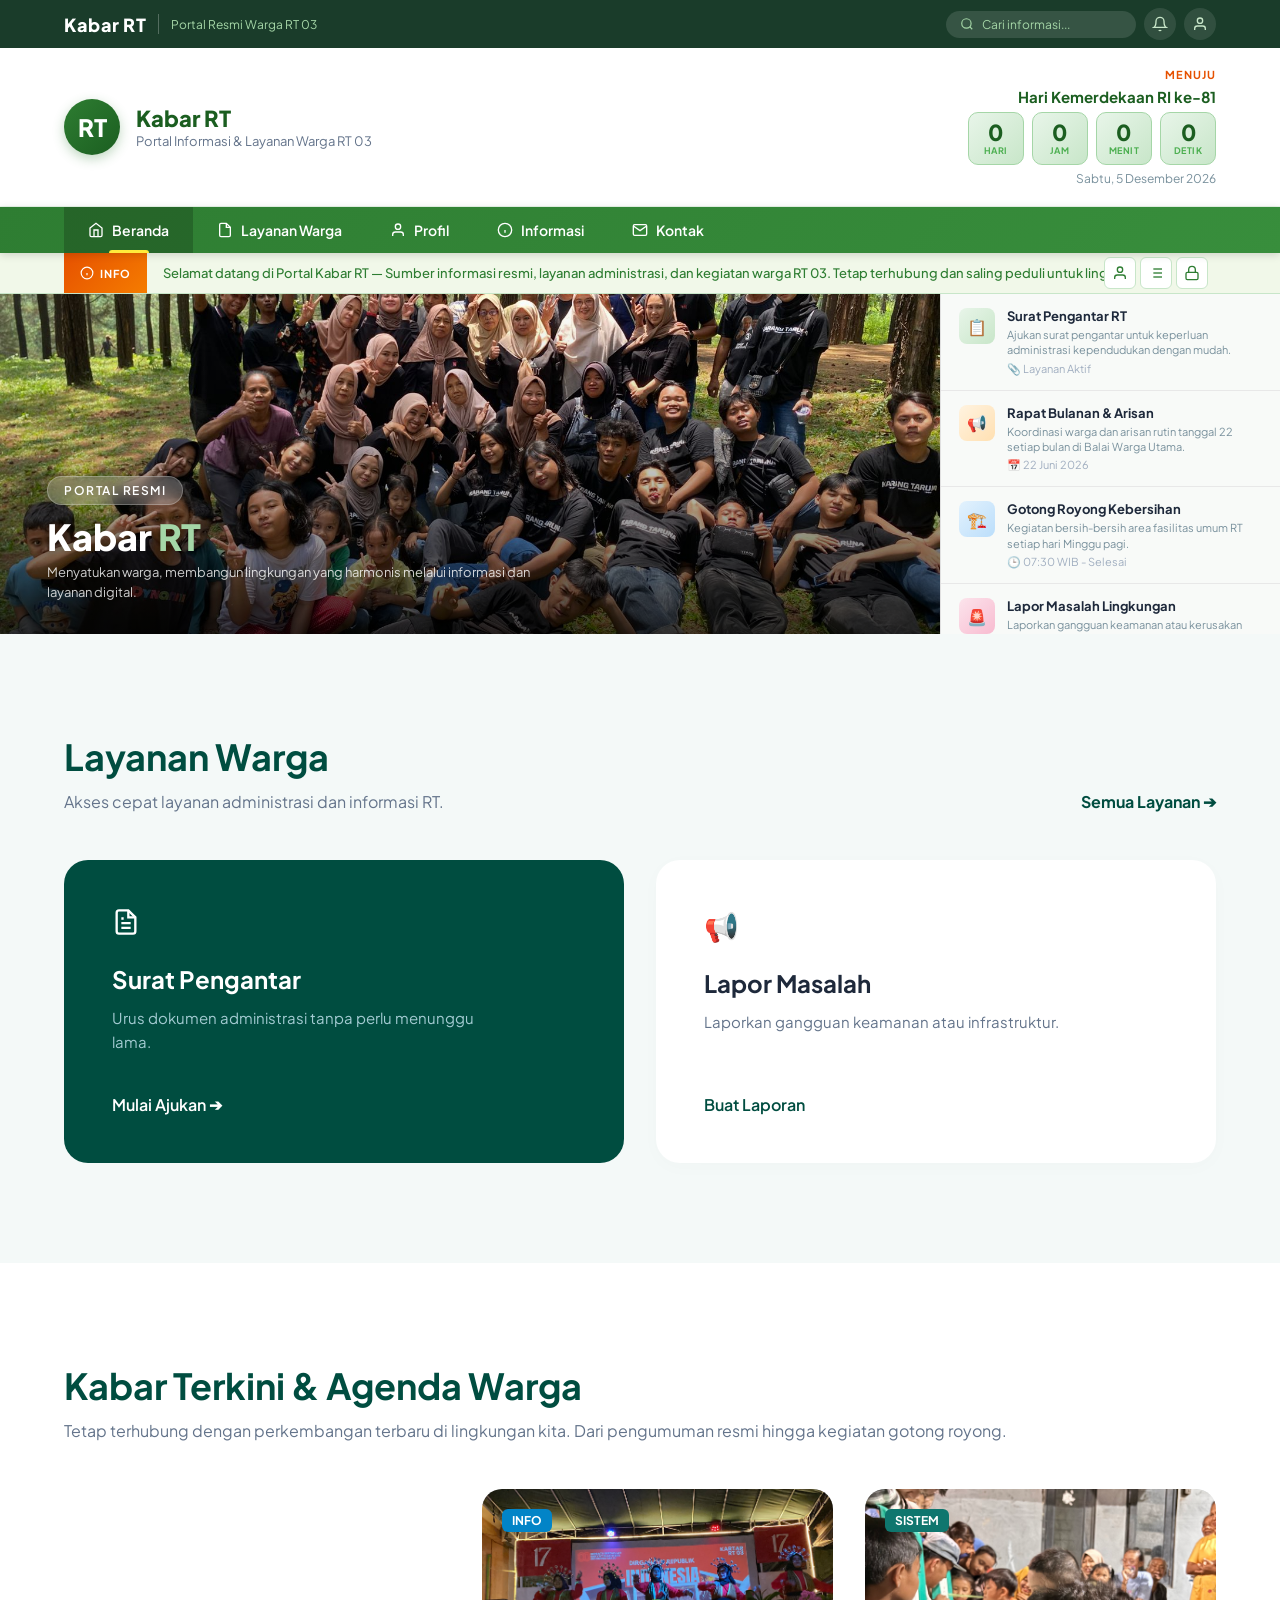
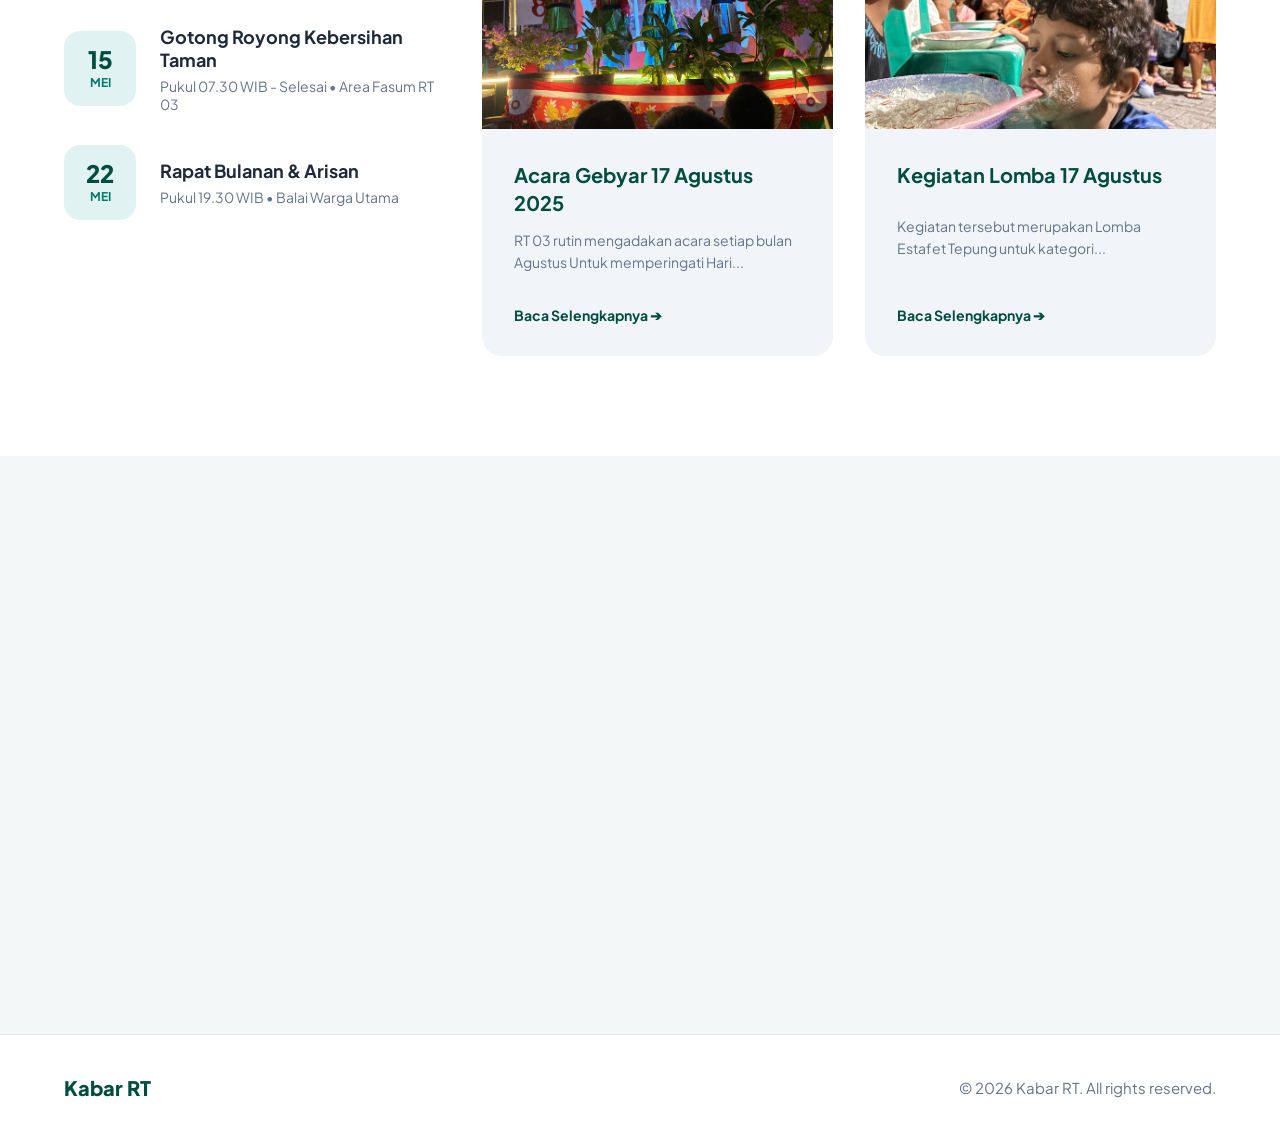
==== commit abbb28ed: "Update Halaman beranda" ====
--- a/beranda.html
+++ b/beranda.html
@@ -4,7 +4,8 @@
 <head>
   <meta charset="UTF-8" />
   <meta name="viewport" content="width=device-width, initial-scale=1.0" />
-  <title>Kabar RT - Beranda Full Width</title>
+  <title>Kabar RT - Portal Resmi Warga</title>
+  <meta name="description" content="Portal resmi informasi dan layanan warga RT. Temukan pengumuman, agenda, dan layanan administrasi dalam satu tempat." />
   <link rel="preconnect" href="https://fonts.googleapis.com" />
   <link rel="preconnect" href="https://fonts.gstatic.com" crossorigin />
   <link href="https://fonts.googleapis.com/css2?family=Plus+Jakarta+Sans:wght@400;500;600;700;800&display=swap"
@@ -30,167 +31,573 @@
       transition: all 0.3s ease;
     }
 
-    /* PERUBAHAN: Mengubah max-width menjadi 100% dengan padding yang proporsional di layar lebar */
     .container {
       width: 100%;
       max-width: 100%;
       padding: 0 5%;
-      /* Memberikan jarak 5% dari tepi kanan dan kiri browser */
       margin: 0 auto;
     }
 
-    /* --- NAVBAR (OPTIMIZED WITH SMOOTH HOVER EFFECT) --- */
-    header {
+    /* ============================================ */
+    /* === 1. TOP BAR (Bar Utilitas Hijau Gelap) === */
+    /* ============================================ */
+    .top-bar {
+      background-color: #1a3c2a;
+      padding: 8px 0;
+      font-size: 13px;
+      color: #c8e6c9;
+    }
+
+    .top-bar-inner {
+      display: flex;
+      justify-content: space-between;
+      align-items: center;
+    }
+
+    .top-bar-brand {
+      display: flex;
+      align-items: center;
+      gap: 12px;
+    }
+
+    .top-bar-logo {
+      font-size: 18px;
+      font-weight: 800;
+      color: #ffffff;
+      letter-spacing: 0.5px;
+    }
+
+    .top-bar-divider {
+      width: 1px;
+      height: 20px;
+      background-color: rgba(255, 255, 255, 0.25);
+    }
+
+    .top-bar-subtitle {
+      font-size: 12px;
+      color: #a5d6a7;
+    }
+
+    .top-bar-actions {
+      display: flex;
+      align-items: center;
+      gap: 8px;
+    }
+
+    .top-bar-search {
+      display: flex;
+      align-items: center;
+      background-color: rgba(255, 255, 255, 0.12);
+      border-radius: 20px;
+      padding: 6px 14px;
+      gap: 8px;
+      transition: background-color 0.3s ease;
+    }
+
+    .top-bar-search:hover {
+      background-color: rgba(255, 255, 255, 0.2);
+    }
+
+    .top-bar-search input {
+      background: none;
+      border: none;
+      outline: none;
+      color: #ffffff;
+      font-size: 12px;
+      width: 140px;
+      font-family: "Plus Jakarta Sans", sans-serif;
+    }
+
+    .top-bar-search input::placeholder {
+      color: #a5d6a7;
+    }
+
+    .top-bar-search svg {
+      color: #a5d6a7;
+      flex-shrink: 0;
+    }
+
+    .top-bar-icon {
+      width: 32px;
+      height: 32px;
+      border-radius: 50%;
+      display: flex;
+      align-items: center;
+      justify-content: center;
+      color: #c8e6c9;
+      background-color: rgba(255, 255, 255, 0.1);
+      cursor: pointer;
+      transition: all 0.3s ease;
+    }
+
+    .top-bar-icon:hover {
+      background-color: rgba(255, 255, 255, 0.2);
+      color: #ffffff;
+    }
+
+    /* ============================================ */
+    /* === 2. MAIN HEADER (Logo + Countdown)     === */
+    /* ============================================ */
+    .main-header {
       background-color: #ffffff;
-      padding: 24px 0;
-      border-bottom: 1px solid #f1f5f9;
-    }
-
-    .navbar {
+      padding: 20px 0;
+      border-bottom: 1px solid #e8f5e9;
+    }
+
+    .header-inner {
       display: flex;
       justify-content: space-between;
       align-items: center;
     }
 
-    .logo {
+    .header-brand {
+      display: flex;
+      align-items: center;
+      gap: 16px;
+    }
+
+    .header-emblem {
+      width: 56px;
+      height: 56px;
+      background: linear-gradient(135deg, #2e7d32, #1b5e20);
+      border-radius: 50%;
+      display: flex;
+      align-items: center;
+      justify-content: center;
+      color: #ffffff;
       font-size: 24px;
       font-weight: 800;
-      color: #004d40;
-    }
-
-    .nav-links {
-      display: flex;
-      gap: 40px;
+      box-shadow: 0 4px 12px rgba(46, 125, 50, 0.3);
+      flex-shrink: 0;
+    }
+
+    .header-text h1 {
+      font-size: 22px;
+      font-weight: 800;
+      color: #1b5e20;
+      line-height: 1.2;
+    }
+
+    .header-text p {
+      font-size: 13px;
+      color: #64748b;
+      margin-top: 2px;
+    }
+
+    /* Countdown */
+    .header-countdown {
+      display: flex;
+      flex-direction: column;
+      align-items: flex-end;
+      gap: 6px;
+    }
+
+    .countdown-label {
+      font-size: 11px;
+      text-transform: uppercase;
+      letter-spacing: 1px;
+      color: #e65100;
+      font-weight: 700;
+    }
+
+    .countdown-event {
+      font-size: 15px;
+      font-weight: 700;
+      color: #1b5e20;
+    }
+
+    .countdown-boxes {
+      display: flex;
+      gap: 8px;
+    }
+
+    .countdown-box {
+      background: linear-gradient(135deg, #e8f5e9, #c8e6c9);
+      border-radius: 10px;
+      padding: 8px 12px;
+      text-align: center;
+      min-width: 56px;
+      border: 1px solid #a5d6a7;
+    }
+
+    .countdown-box .c-number {
+      display: block;
+      font-size: 22px;
+      font-weight: 800;
+      color: #1b5e20;
+      line-height: 1;
+    }
+
+    .countdown-box .c-label {
+      display: block;
+      font-size: 9px;
+      font-weight: 700;
+      color: #4caf50;
+      text-transform: uppercase;
+      letter-spacing: 0.5px;
+      margin-top: 2px;
+    }
+
+    .header-date {
+      font-size: 12px;
+      color: #78909c;
+    }
+
+    /* ============================================ */
+    /* === 3. NAVIGATION MENU HIJAU             === */
+    /* ============================================ */
+    .main-nav {
+      background: linear-gradient(135deg, #2e7d32, #388e3c);
+      box-shadow: 0 2px 8px rgba(0, 0, 0, 0.15);
+      position: sticky;
+      top: 0;
+      z-index: 100;
+    }
+
+    .nav-inner {
+      display: flex;
+      justify-content: space-between;
+      align-items: center;
+    }
+
+    .nav-menu {
+      display: flex;
       list-style: none;
-    }
-
-    .nav-links a {
-      font-size: 15px;
+      gap: 0;
+    }
+
+    .nav-menu li a {
+      display: flex;
+      align-items: center;
+      gap: 8px;
+      padding: 14px 24px;
+      color: #ffffff;
+      font-size: 14px;
       font-weight: 600;
-      /* Menggunakan 600 agar transisi ke hover tidak membuat teks melompat */
-      color: #64748b;
+      transition: all 0.3s ease;
       position: relative;
-      padding-bottom: 6px;
-    }
-
-    /* Membuat Garis Bawah Menggunakan Pseudo-Element (Default: Lebar 0%) */
-    .nav-links a::after {
+    }
+
+    .nav-menu li a svg {
+      width: 16px;
+      height: 16px;
+    }
+
+    .nav-menu li a:hover {
+      background-color: rgba(0, 0, 0, 0.15);
+    }
+
+    .nav-menu li a.active {
+      background-color: rgba(0, 0, 0, 0.2);
+    }
+
+    .nav-menu li a.active::after {
       content: "";
       position: absolute;
       bottom: 0;
+      left: 50%;
+      transform: translateX(-50%);
+      width: 40px;
+      height: 3px;
+      background-color: #ffeb3b;
+      border-radius: 3px 3px 0 0;
+    }
+
+    /* Hamburger for mobile */
+    .hamburger {
+      display: none;
+      background: none;
+      border: none;
+      cursor: pointer;
+      padding: 8px;
+      z-index: 1001;
+    }
+
+    .hamburger span {
+      display: block;
+      width: 24px;
+      height: 2px;
+      background-color: #ffffff;
+      margin: 5px 0;
+      transition: all 0.3s ease;
+    }
+
+    .hamburger.active span:nth-child(1) {
+      transform: rotate(45deg) translate(5px, 5px);
+    }
+
+    .hamburger.active span:nth-child(2) {
+      opacity: 0;
+    }
+
+    .hamburger.active span:nth-child(3) {
+      transform: rotate(-45deg) translate(5px, -5px);
+    }
+
+    /* ============================================ */
+    /* === 4. INFO TICKER (Running Text)         === */
+    /* ============================================ */
+    .info-ticker {
+      background-color: #f1f8e9;
+      border-bottom: 1px solid #c8e6c9;
+      padding: 0;
+      overflow: hidden;
+    }
+
+    .ticker-inner {
+      display: flex;
+      align-items: center;
+      height: 40px;
+    }
+
+    .ticker-badge {
+      background: linear-gradient(135deg, #e65100, #f57c00);
+      color: #ffffff;
+      font-size: 11px;
+      font-weight: 700;
+      padding: 6px 16px;
+      text-transform: uppercase;
+      letter-spacing: 1px;
+      white-space: nowrap;
+      flex-shrink: 0;
+      display: flex;
+      align-items: center;
+      gap: 6px;
+      height: 100%;
+    }
+
+    .ticker-badge svg {
+      width: 14px;
+      height: 14px;
+    }
+
+    .ticker-content {
+      flex-grow: 1;
+      overflow: hidden;
+      position: relative;
+      height: 100%;
+      display: flex;
+      align-items: center;
+      padding: 0 16px;
+    }
+
+    .ticker-text {
+      display: inline-block;
+      white-space: nowrap;
+      animation: ticker-scroll 25s linear infinite;
+      font-size: 13px;
+      color: #2e7d32;
+      font-weight: 500;
+    }
+
+    @keyframes ticker-scroll {
+      0% {
+        transform: translateX(100%);
+      }
+
+      100% {
+        transform: translateX(-100%);
+      }
+    }
+
+    .ticker-actions {
+      display: flex;
+      gap: 4px;
+      flex-shrink: 0;
+      padding-right: 8px;
+    }
+
+    .ticker-action-btn {
+      width: 32px;
+      height: 32px;
+      border-radius: 6px;
+      display: flex;
+      align-items: center;
+      justify-content: center;
+      background-color: #ffffff;
+      border: 1px solid #c8e6c9;
+      color: #2e7d32;
+      cursor: pointer;
+      transition: all 0.3s ease;
+    }
+
+    .ticker-action-btn:hover {
+      background-color: #e8f5e9;
+      border-color: #4caf50;
+    }
+
+    /* ============================================ */
+    /* === 5. HERO SECTION (Full-Width + Overlay) === */
+    /* ============================================ */
+    .hero-portal {
+      position: relative;
+      width: 100%;
+      overflow: hidden;
+    }
+
+    .hero-portal-grid {
+      display: grid;
+      grid-template-columns: 1fr 340px;
+      max-height: 340px;
+    }
+
+    .hero-image-wrapper {
+      position: relative;
+      overflow: hidden;
+      max-height: 340px;
+    }
+
+    .hero-image-wrapper img {
+      width: 100%;
+      height: 100%;
+      object-fit: cover;
+      display: block;
+    }
+
+    .hero-overlay {
+      position: absolute;
+      top: 0;
       left: 0;
-      width: 0;
-      height: 2px;
-      background-color: #004d40;
-      transition: width 0.3s ease;
-      /* Membuat efek garis memanjang yang halus */
-    }
-
-    /* Efek Ketika di-Hover */
-    .nav-links a:hover {
-      color: #004d40;
-    }
-
-    .nav-links a:hover::after {
       width: 100%;
-      /* Garis memanjang penuh saat di-hover */
-    }
-
-    /* Style Khusus untuk Halaman yang Sedang Aktif */
-    .nav-links a.active {
-      color: #004d40;
-      font-weight: 700;
-    }
-
-    .nav-links a.active::after {
-      width: 100%;
-      /* Garis bawah tetap muncul penuh di halaman aktif */
-    }
-
-    /* --- HERO SECTION --- */
-    .hero {
-      padding: 100px 0;
-      background-color: #ffffff;
-    }
-
-    .hero-grid {
-      display: grid;
-      grid-template-columns: 1.1fr 0.9fr;
-      /* Menyesuaikan proporsi teks dan gambar */
-      gap: 80px;
-      align-items: center;
-    }
-
-    .hero-tag {
+      height: 100%;
+      background: linear-gradient(to top,
+          rgba(0, 0, 0, 0.75) 0%,
+          rgba(0, 0, 0, 0.3) 40%,
+          rgba(0, 0, 0, 0.1) 70%,
+          transparent 100%);
+      display: flex;
+      flex-direction: column;
+      justify-content: flex-end;
+      padding: 32px 5%;
+    }
+
+    .hero-overlay-tag {
       display: inline-block;
-      background-color: #e0f2f1;
-      color: #00796b;
-      padding: 6px 12px;
-      border-radius: 4px;
+      background-color: rgba(255, 255, 255, 0.2);
+      backdrop-filter: blur(8px);
+      -webkit-backdrop-filter: blur(8px);
+      color: #ffffff;
+      padding: 6px 16px;
+      border-radius: 20px;
       font-size: 12px;
-      font-weight: 700;
+      font-weight: 600;
+      letter-spacing: 1.5px;
       text-transform: uppercase;
-      letter-spacing: 0.5px;
-      margin-bottom: 24px;
-    }
-
-    .hero h1 {
-      font-size: 64px;
-      /* Sedikit diperbesar karena layar lebih luas */
+      margin-bottom: 12px;
+      width: fit-content;
+      border: 1px solid rgba(255, 255, 255, 0.25);
+    }
+
+    .hero-overlay h2 {
+      font-size: 36px;
       font-weight: 800;
-      line-height: 1.15;
-      color: #004d40;
-      margin-bottom: 24px;
-    }
-
-    .hero p {
-      font-size: 18px;
-      line-height: 1.6;
-      color: #64748b;
-      margin-bottom: 40px;
-      max-width: 600px;
-    }
-
-    .hero-buttons {
-      display: flex;
-      gap: 16px;
-    }
-
-    .btn-primary {
-      background-color: #004d40;
       color: #ffffff;
-      padding: 14px 32px;
-      border-radius: 24px;
-      font-weight: 600;
-      font-size: 15px;
-    }
-
-    .btn-primary:hover {
-      background-color: #00332c;
-    }
-
-    .btn-secondary {
-      background-color: #e2e8f0;
-      color: #334155;
-      padding: 14px 32px;
-      border-radius: 24px;
-      font-weight: 600;
-      font-size: 15px;
-    }
-
-    .btn-secondary:hover {
-      background-color: #cbd5e1;
-    }
-
-    .hero-image img {
-      width: 100%;
-      border-radius: 24px;
-      box-shadow: 0 20px 40px rgba(0, 0, 0, 0.08);
-      object-fit: cover;
-      aspect-ratio: 4/3;
-    }
-
-    /* --- LAYANAN WARGA --- */
+      line-height: 1.1;
+      text-shadow: 0 2px 8px rgba(0, 0, 0, 0.4);
+    }
+
+    .hero-overlay h2 span {
+      color: #a5d6a7;
+    }
+
+    .hero-overlay p {
+      font-size: 13px;
+      color: rgba(255, 255, 255, 0.8);
+      margin-top: 6px;
+      max-width: 500px;
+      line-height: 1.5;
+    }
+
+    /* === 6. SIDE PANEL (Right of Hero) === */
+    .hero-side-panel {
+      background-color: #f8faf8;
+      display: flex;
+      flex-direction: column;
+      overflow-y: auto;
+      overflow-x: hidden;
+      border-left: 1px solid #e0e0e0;
+      max-height: 340px;
+    }
+
+    .side-panel-card {
+      padding: 14px 18px;
+      border-bottom: 1px solid #e8e8e8;
+      display: flex;
+      gap: 12px;
+      transition: background-color 0.3s ease;
+      cursor: pointer;
+      flex: 1;
+    }
+
+    .side-panel-card:last-child {
+      border-bottom: none;
+    }
+
+    .side-panel-card:hover {
+      background-color: #e8f5e9;
+    }
+
+    .side-card-icon {
+      width: 36px;
+      height: 36px;
+      border-radius: 8px;
+      display: flex;
+      align-items: center;
+      justify-content: center;
+      flex-shrink: 0;
+      font-size: 16px;
+    }
+
+    .side-card-icon.green {
+      background: linear-gradient(135deg, #e8f5e9, #c8e6c9);
+      color: #2e7d32;
+    }
+
+    .side-card-icon.orange {
+      background: linear-gradient(135deg, #fff3e0, #ffe0b2);
+      color: #e65100;
+    }
+
+    .side-card-icon.blue {
+      background: linear-gradient(135deg, #e3f2fd, #bbdefb);
+      color: #1565c0;
+    }
+
+    .side-card-icon.red {
+      background: linear-gradient(135deg, #fce4ec, #f8bbd0);
+      color: #c62828;
+    }
+
+    .side-card-content h4 {
+      font-size: 13px;
+      font-weight: 700;
+      color: #1e293b;
+      line-height: 1.3;
+      margin-bottom: 2px;
+    }
+
+    .side-card-content p {
+      font-size: 11px;
+      color: #78909c;
+      line-height: 1.4;
+      display: -webkit-box;
+      -webkit-line-clamp: 2;
+      -webkit-box-orient: vertical;
+      overflow: hidden;
+    }
+
+    .side-card-content .side-card-meta {
+      font-size: 11px;
+      color: #a0aec0;
+      margin-top: 4px;
+      display: flex;
+      align-items: center;
+      gap: 4px;
+    }
+
+    /* ============================================ */
+    /* === SECTION: LAYANAN WARGA (Unchanged)    === */
+    /* ============================================ */
     .layanan {
       padding: 100px 0;
       background-color: #f4f9f8;
@@ -228,7 +635,6 @@
       display: grid;
       grid-template-columns: 1fr 1fr;
       gap: 32px;
-      /* Jarak antar card diperlebar */
     }
 
     .card-layanan-dark {
@@ -307,7 +713,9 @@
       font-size: 16px;
     }
 
-    /* --- KABAR TERKINI & AGENDA --- */
+    /* ============================================ */
+    /* === SECTION: KABAR TERKINI & AGENDA       === */
+    /* ============================================ */
     .kabar-agenda {
       padding: 100px 0;
       background-color: #ffffff;
@@ -381,7 +789,6 @@
     .card-img-wrapper {
       position: relative;
       height: 240px;
-      /* Dipertinggi sedikit mengikuti skala lebar browser */
     }
 
     .card-img-wrapper img {
@@ -446,7 +853,9 @@
       gap: 4px;
     }
 
-    /* --- CALL TO ACTION (CTA) SECTION --- */
+    /* ============================================ */
+    /* === SECTION: CTA                          === */
+    /* ============================================ */
     .cta-section {
       background-color: #004d40;
       color: #ffffff;
@@ -505,7 +914,9 @@
       pointer-events: none;
     }
 
-    /* --- FOOTER --- */
+    /* ============================================ */
+    /* === FOOTER                                === */
+    /* ============================================ */
     footer {
       background-color: #ffffff;
       padding: 40px 0;
@@ -526,17 +937,53 @@
       font-size: 20px;
     }
 
-    /* RESPONSIVE DESIGN FOR TABLETS & PHONES */
+    /* ============================================ */
+    /* === SCROLL ANIMATION                      === */
+    /* ============================================ */
+    .fade-in {
+      opacity: 0;
+      transform: translateY(30px);
+      transition: opacity 0.6s ease, transform 0.6s ease;
+    }
+
+    .fade-in.visible {
+      opacity: 1;
+      transform: translateY(0);
+    }
+
+    /* ============================================ */
+    /* === RESPONSIVE DESIGN                     === */
+    /* ============================================ */
     @media (max-width: 1100px) {
       .kabar-grid {
         grid-template-columns: 1fr;
         gap: 40px;
       }
+
+      .hero-portal-grid {
+        grid-template-columns: 1fr;
+      }
+
+      .hero-side-panel {
+        flex-direction: row;
+        flex-wrap: wrap;
+        border-left: none;
+        border-top: 1px solid #e0e0e0;
+      }
+
+      .side-panel-card {
+        flex: 1 1 45%;
+        border-bottom: none;
+        border-right: 1px solid #e8e8e8;
+      }
+
+      .side-panel-card:last-child {
+        border-right: none;
+      }
     }
 
     @media (max-width: 992px) {
 
-      .hero-grid,
       .layanan-grid,
       .cta-grid {
         grid-template-columns: 1fr;
@@ -547,133 +994,337 @@
         margin-top: 20px;
       }
 
-      .hero h1 {
-        font-size: 44px;
-      }
-
       .container {
         padding: 0 24px;
-        /* Kembali ke padding standar jika di layar HP/Tablet */
-      }
-    }
-
-      /* --- HAMBURGER MENU --- */
+      }
+
+      .hero-overlay h2 {
+        font-size: 32px;
+      }
+
+      .header-inner {
+        flex-direction: column;
+        gap: 16px;
+        align-items: center;
+        text-align: center;
+      }
+
+      .header-brand {
+        justify-content: center;
+      }
+
+      .header-countdown {
+        align-items: center;
+      }
+    }
+
+    @media (max-width: 768px) {
       .hamburger {
+        display: block;
+      }
+
+      .nav-menu {
         display: none;
-        background: none;
-        border: none;
-        cursor: pointer;
-        padding: 8px;
-        z-index: 1001;
-      }
-
-      .hamburger span {
-        display: block;
-        width: 24px;
-        height: 2px;
-        background-color: #004d40;
-        margin: 5px 0;
-        transition: all 0.3s ease;
-      }
-
-      .hamburger.active span:nth-child(1) {
-        transform: rotate(45deg) translate(5px, 5px);
-      }
-
-      .hamburger.active span:nth-child(2) {
-        opacity: 0;
-      }
-
-      .hamburger.active span:nth-child(3) {
-        transform: rotate(-45deg) translate(5px, -5px);
-      }
-
-      /* --- SCROLL ANIMATION --- */
-      .fade-in {
-        opacity: 0;
-        transform: translateY(30px);
-        transition: opacity 0.6s ease, transform 0.6s ease;
-      }
-
-      .fade-in.visible {
-        opacity: 1;
-        transform: translateY(0);
-      }
-
-      @media (max-width: 768px) {
-        .hamburger {
-          display: block;
-        }
-
-        .nav-links {
-          display: none;
-          position: fixed;
-          top: 0;
-          left: 0;
-          width: 100%;
-          height: 100vh;
-          background-color: #ffffff;
-          flex-direction: column;
-          justify-content: center;
-          align-items: center;
-          gap: 32px;
-          z-index: 1000;
-        }
-
-        .nav-links.active {
-          display: flex;
-        }
-
-        .nav-links li {
-          list-style: none;
-        }
-
-        .nav-links a {
-          font-size: 20px;
-        }
-      }
+        position: fixed;
+        top: 0;
+        left: 0;
+        width: 100%;
+        height: 100vh;
+        background-color: #2e7d32;
+        flex-direction: column;
+        justify-content: center;
+        align-items: center;
+        gap: 8px;
+        z-index: 1000;
+      }
+
+      .nav-menu.active {
+        display: flex;
+      }
+
+      .nav-menu li a {
+        font-size: 20px;
+        padding: 16px 32px;
+      }
+
+      .top-bar-search {
+        display: none;
+      }
+
+      .top-bar-subtitle {
+        display: none;
+      }
+
+      .top-bar-divider {
+        display: none;
+      }
+
+      .countdown-boxes {
+        gap: 4px;
+      }
+
+      .countdown-box {
+        min-width: 48px;
+        padding: 6px 8px;
+      }
+
+      .countdown-box .c-number {
+        font-size: 18px;
+      }
+
+      .hero-portal-grid {
+        grid-template-columns: 1fr;
+        min-height: 300px;
+      }
+
+      .hero-side-panel {
+        flex-direction: column;
+      }
+
+      .side-panel-card {
+        flex: 1 1 auto;
+        border-right: none;
+        border-bottom: 1px solid #e8e8e8;
+      }
+
+      .ticker-actions {
+        display: none;
+      }
+
+      .hero-overlay {
+        padding: 32px 24px;
+      }
+
+      .hero-overlay h2 {
+        font-size: 28px;
+      }
+    }
   </style>
 </head>
 
 <body>
-  <header>
-    <div class="container navbar">
-      <div class="logo">Kabar RT</div>
+
+  <!-- ===== 1. TOP BAR ===== -->
+  <div class="top-bar">
+    <div class="container top-bar-inner">
+      <div class="top-bar-brand">
+        <div class="top-bar-logo">Kabar RT</div>
+        <div class="top-bar-divider"></div>
+        <span class="top-bar-subtitle">Portal Resmi Warga RT 03</span>
+      </div>
+      <div class="top-bar-actions">
+        <div class="top-bar-search">
+          <svg width="14" height="14" viewBox="0 0 24 24" fill="none" stroke="currentColor" stroke-width="2">
+            <circle cx="11" cy="11" r="8"></circle>
+            <line x1="21" y1="21" x2="16.65" y2="16.65"></line>
+          </svg>
+          <input type="text" placeholder="Cari informasi..." />
+        </div>
+        <a href="#" class="top-bar-icon" title="Notifikasi">
+          <svg width="16" height="16" viewBox="0 0 24 24" fill="none" stroke="currentColor" stroke-width="2">
+            <path d="M18 8A6 6 0 0 0 6 8c0 7-3 9-3 9h18s-3-2-3-9"></path>
+            <path d="M13.73 21a2 2 0 0 1-3.46 0"></path>
+          </svg>
+        </a>
+        <a href="Profil.html" class="top-bar-icon" title="Profil">
+          <svg width="16" height="16" viewBox="0 0 24 24" fill="none" stroke="currentColor" stroke-width="2">
+            <path d="M20 21v-2a4 4 0 0 0-4-4H8a4 4 0 0 0-4 4v2"></path>
+            <circle cx="12" cy="7" r="4"></circle>
+          </svg>
+        </a>
+      </div>
+    </div>
+  </div>
+
+  <!-- ===== 2. MAIN HEADER ===== -->
+  <div class="main-header">
+    <div class="container header-inner">
+      <div class="header-brand">
+        <div class="header-emblem">RT</div>
+        <div class="header-text">
+          <h1>Kabar RT</h1>
+          <p>Portal Informasi & Layanan Warga RT 03</p>
+        </div>
+      </div>
+      <div class="header-countdown">
+        <span class="countdown-label">Menuju</span>
+        <span class="countdown-event">Hari Kemerdekaan RI ke-81</span>
+        <div class="countdown-boxes">
+          <div class="countdown-box">
+            <span class="c-number" id="cd-days">--</span>
+            <span class="c-label">Hari</span>
+          </div>
+          <div class="countdown-box">
+            <span class="c-number" id="cd-hours">--</span>
+            <span class="c-label">Jam</span>
+          </div>
+          <div class="countdown-box">
+            <span class="c-number" id="cd-minutes">--</span>
+            <span class="c-label">Menit</span>
+          </div>
+          <div class="countdown-box">
+            <span class="c-number" id="cd-seconds">--</span>
+            <span class="c-label">Detik</span>
+          </div>
+        </div>
+        <span class="header-date" id="current-date"></span>
+      </div>
+    </div>
+  </div>
+
+  <!-- ===== 3. NAVIGATION MENU ===== -->
+  <nav class="main-nav">
+    <div class="container nav-inner">
       <button class="hamburger" aria-label="Menu">
         <span></span>
         <span></span>
         <span></span>
       </button>
-      <ul class="nav-links">
-        <li><a href="#" class="active">Beranda</a></li>
-        <li><a href="layanan_warga.html">Layanan Warga</a></li>
-        <li><a href="Profil.html">Profil</a></li>
-        <li><a href="informasi.html">Informasi</a></li>
-        <li><a href="Kontak.html">Kontak</a></li>
+      <ul class="nav-menu">
+        <li>
+          <a href="#" class="active">
+            <svg viewBox="0 0 24 24" fill="none" stroke="currentColor" stroke-width="2">
+              <path d="M3 9l9-7 9 7v11a2 2 0 0 1-2 2H5a2 2 0 0 1-2-2z"></path>
+              <polyline points="9 22 9 12 15 12 15 22"></polyline>
+            </svg>
+            Beranda
+          </a>
+        </li>
+        <li>
+          <a href="layanan_warga.html">
+            <svg viewBox="0 0 24 24" fill="none" stroke="currentColor" stroke-width="2">
+              <path d="M14 2H6a2 2 0 0 0-2 2v16a2 2 0 0 0 2 2h12a2 2 0 0 0 2-2V8z"></path>
+              <polyline points="14 2 14 8 20 8"></polyline>
+            </svg>
+            Layanan Warga
+          </a>
+        </li>
+        <li>
+          <a href="Profil.html">
+            <svg viewBox="0 0 24 24" fill="none" stroke="currentColor" stroke-width="2">
+              <path d="M20 21v-2a4 4 0 0 0-4-4H8a4 4 0 0 0-4 4v2"></path>
+              <circle cx="12" cy="7" r="4"></circle>
+            </svg>
+            Profil
+          </a>
+        </li>
+        <li>
+          <a href="informasi.html">
+            <svg viewBox="0 0 24 24" fill="none" stroke="currentColor" stroke-width="2">
+              <circle cx="12" cy="12" r="10"></circle>
+              <line x1="12" y1="16" x2="12" y2="12"></line>
+              <line x1="12" y1="8" x2="12.01" y2="8"></line>
+            </svg>
+            Informasi
+          </a>
+        </li>
+        <li>
+          <a href="Kontak.html">
+            <svg viewBox="0 0 24 24" fill="none" stroke="currentColor" stroke-width="2">
+              <path d="M4 4h16c1.1 0 2 .9 2 2v12c0 1.1-.9 2-2 2H4c-1.1 0-2-.9-2-2V6c0-1.1.9-2 2-2z"></path>
+              <polyline points="22,6 12,13 2,6"></polyline>
+            </svg>
+            Kontak
+          </a>
+        </li>
       </ul>
     </div>
-  </header>
-
-  <section class="hero">
-    <div class="container hero-grid">
-      <div class="hero-content">
-        <span class="hero-tag">Kabar RT Digital</span>
-        <h1>Kenyamanan Hidup Bertetangga.</h1>
-        <p>
-          Platform digital untuk mendukung kerukunan dan kemudahan layanan
-          warga dalam satu genggaman tangan.
-        </p>
-        <div class="hero-buttons">
-          <a href="#" class="btn-primary">Jelajahi Fitur</a>
-          <a href="#" class="btn-secondary">Tentang Kami</a>
-        </div>
+  </nav>
+
+  <!-- ===== 4. INFO TICKER ===== -->
+  <div class="info-ticker">
+    <div class="container ticker-inner">
+      <div class="ticker-badge">
+        <svg viewBox="0 0 24 24" fill="none" stroke="currentColor" stroke-width="2">
+          <circle cx="12" cy="12" r="10"></circle>
+          <line x1="12" y1="16" x2="12" y2="12"></line>
+          <line x1="12" y1="8" x2="12.01" y2="8"></line>
+        </svg>
+        Info
       </div>
-      <div class="hero-image">
-        <img src="Beranda.jpeg" alt="Foto Bersama Warga RT" />
+      <div class="ticker-content">
+        <span class="ticker-text">
+          Selamat datang di Portal Kabar RT — Sumber informasi resmi, layanan administrasi, dan kegiatan warga RT 03.
+          Tetap terhubung dan saling peduli untuk lingkungan yang lebih harmonis! &nbsp;&nbsp;&nbsp; 📢 Rapat Bulanan &
+          Arisan tanggal 22 — jangan lupa hadir! &nbsp;&nbsp;&nbsp; 🏋️ Gotong Royong Kebersihan setiap Minggu pagi.
+        </span>
+      </div>
+      <div class="ticker-actions">
+        <a href="Profil.html" class="ticker-action-btn" title="Data Warga">
+          <svg width="16" height="16" viewBox="0 0 24 24" fill="none" stroke="currentColor" stroke-width="2">
+            <path d="M20 21v-2a4 4 0 0 0-4-4H8a4 4 0 0 0-4 4v2"></path>
+            <circle cx="12" cy="7" r="4"></circle>
+          </svg>
+        </a>
+        <a href="informasi.html" class="ticker-action-btn" title="Pengumuman">
+          <svg width="16" height="16" viewBox="0 0 24 24" fill="none" stroke="currentColor" stroke-width="2">
+            <line x1="8" y1="6" x2="21" y2="6"></line>
+            <line x1="8" y1="12" x2="21" y2="12"></line>
+            <line x1="8" y1="18" x2="21" y2="18"></line>
+            <line x1="3" y1="6" x2="3.01" y2="6"></line>
+            <line x1="3" y1="12" x2="3.01" y2="12"></line>
+            <line x1="3" y1="18" x2="3.01" y2="18"></line>
+          </svg>
+        </a>
+        <a href="Kontak.html" class="ticker-action-btn" title="Kontak">
+          <svg width="16" height="16" viewBox="0 0 24 24" fill="none" stroke="currentColor" stroke-width="2">
+            <rect x="3" y="11" width="18" height="11" rx="2" ry="2"></rect>
+            <path d="M7 11V7a5 5 0 0 1 10 0v4"></path>
+          </svg>
+        </a>
+      </div>
+    </div>
+  </div>
+
+  <!-- ===== 5 & 6. HERO + SIDE PANEL ===== -->
+  <section class="hero-portal">
+    <div class="hero-portal-grid">
+      <div class="hero-image-wrapper">
+        <img src="images/Beranda.jpeg" alt="Suasana Lingkungan RT" />
+        <div class="hero-overlay">
+          <span class="hero-overlay-tag">Portal Resmi</span>
+          <h2>Kabar <span>RT</span></h2>
+          <p>Menyatukan warga, membangun lingkungan yang harmonis melalui informasi dan layanan digital.</p>
+        </div>
+      </div>
+      <div class="hero-side-panel">
+        <div class="side-panel-card">
+          <div class="side-card-icon green">📋</div>
+          <div class="side-card-content">
+            <h4>Surat Pengantar RT</h4>
+            <p>Ajukan surat pengantar untuk keperluan administrasi kependudukan dengan mudah.</p>
+            <div class="side-card-meta">📎 Layanan Aktif</div>
+          </div>
+        </div>
+        <div class="side-panel-card">
+          <div class="side-card-icon orange">📢</div>
+          <div class="side-card-content">
+            <h4>Rapat Bulanan & Arisan</h4>
+            <p>Koordinasi warga dan arisan rutin tanggal 22 setiap bulan di Balai Warga Utama.</p>
+            <div class="side-card-meta">📅 22 Juni 2026</div>
+          </div>
+        </div>
+        <div class="side-panel-card">
+          <div class="side-card-icon blue">🏗️</div>
+          <div class="side-card-content">
+            <h4>Gotong Royong Kebersihan</h4>
+            <p>Kegiatan bersih-bersih area fasilitas umum RT setiap hari Minggu pagi.</p>
+            <div class="side-card-meta">🕒 07:30 WIB - Selesai</div>
+          </div>
+        </div>
+        <div class="side-panel-card">
+          <div class="side-card-icon red">🚨</div>
+          <div class="side-card-content">
+            <h4>Lapor Masalah Lingkungan</h4>
+            <p>Laporkan gangguan keamanan atau kerusakan infrastruktur secara langsung.</p>
+            <div class="side-card-meta">✅ Tersedia 24 Jam</div>
+          </div>
+        </div>
       </div>
     </div>
   </section>
 
+  <!-- ===== SECTION: LAYANAN WARGA (Unchanged) ===== -->
   <section class="layanan">
     <div class="container">
       <div class="section-header">
@@ -712,6 +1363,7 @@
     </div>
   </section>
 
+  <!-- ===== SECTION: KABAR TERKINI & AGENDA (Unchanged) ===== -->
   <section class="kabar-agenda">
     <div class="container">
       <div class="section-header">
@@ -751,7 +1403,7 @@
         <div class="card-artikel">
           <div class="card-img-wrapper">
             <span class="badge-info">INFO</span>
-            <img src="Gebyar_Agustusan.JPG" alt="Acara Gebyar" />
+            <img src="images/Gebyar_Agustusan.JPG" alt="Acara Gebyar" />
           </div>
           <div class="card-artikel-body">
             <h3>Acara Gebyar 17 Agustus 2025</h3>
@@ -766,7 +1418,7 @@
         <div class="card-artikel">
           <div class="card-img-wrapper">
             <span class="badge-sistem">SISTEM</span>
-            <img src="Estafet_Tepung.jpg" alt="Kegiatan Lomba" />
+            <img src="images/Estafet_Tepung.jpg" alt="Kegiatan Lomba" />
           </div>
           <div class="card-artikel-body">
             <h3>Kegiatan Lomba 17 Agustus</h3>
@@ -781,6 +1433,7 @@
     </div>
   </section>
 
+  <!-- ===== SECTION: CTA (Unchanged) ===== -->
   <section class="cta-section">
     <div class="container cta-grid">
       <div class="cta-content">
@@ -792,7 +1445,7 @@
         </p>
         <div class="stats-wrapper">
           <div class="stat-item">
-            <h3>100+</h3>
+            <h3>120+</h3>
             <p>Warga Aktif</p>
           </div>
           <div class="stat-item">
@@ -810,12 +1463,14 @@
     </div>
   </section>
 
+  <!-- ===== FOOTER (Unchanged) ===== -->
   <footer>
     <div class="container footer-wrapper">
       <div class="footer-logo">Kabar RT</div>
       <div>&copy; 2026 Kabar RT. All rights reserved.</div>
     </div>
   </footer>
+
   <script src="js/main.js"></script>
   <script src="js/beranda.js"></script>
 </body>
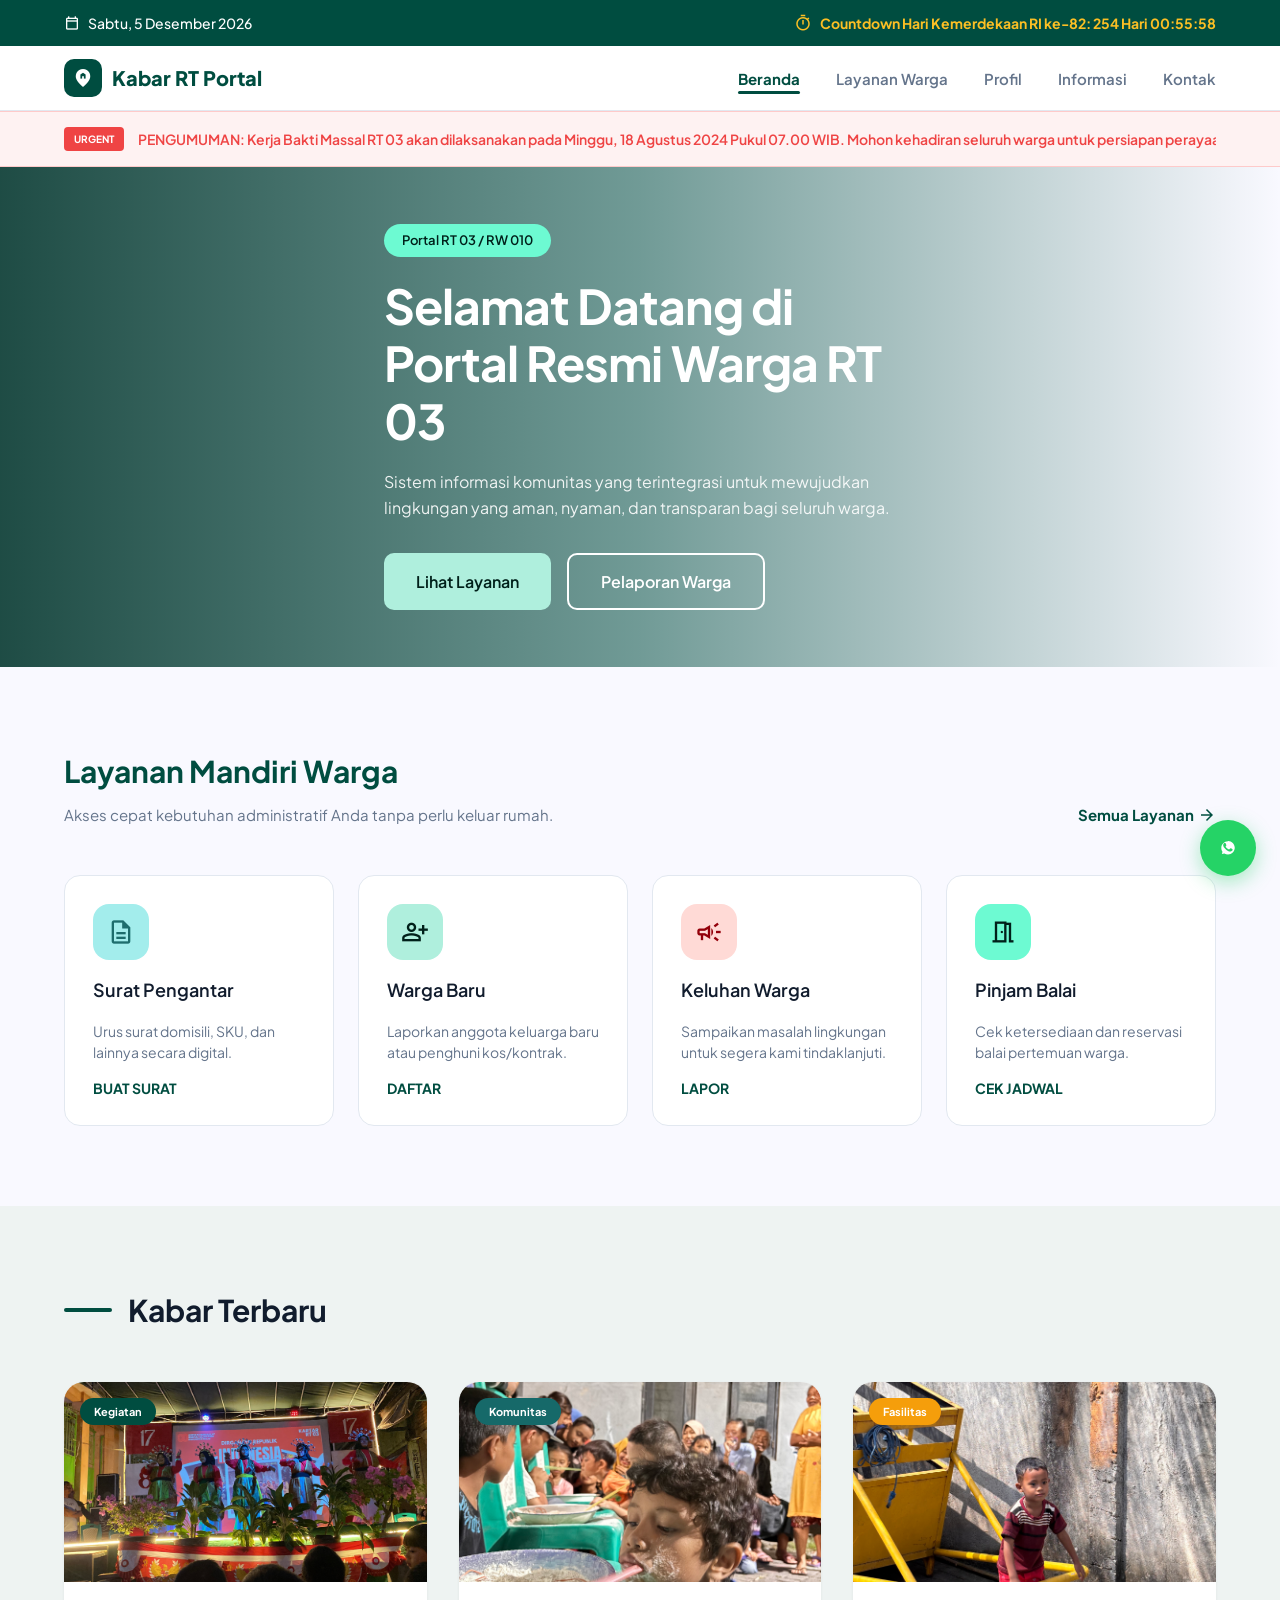
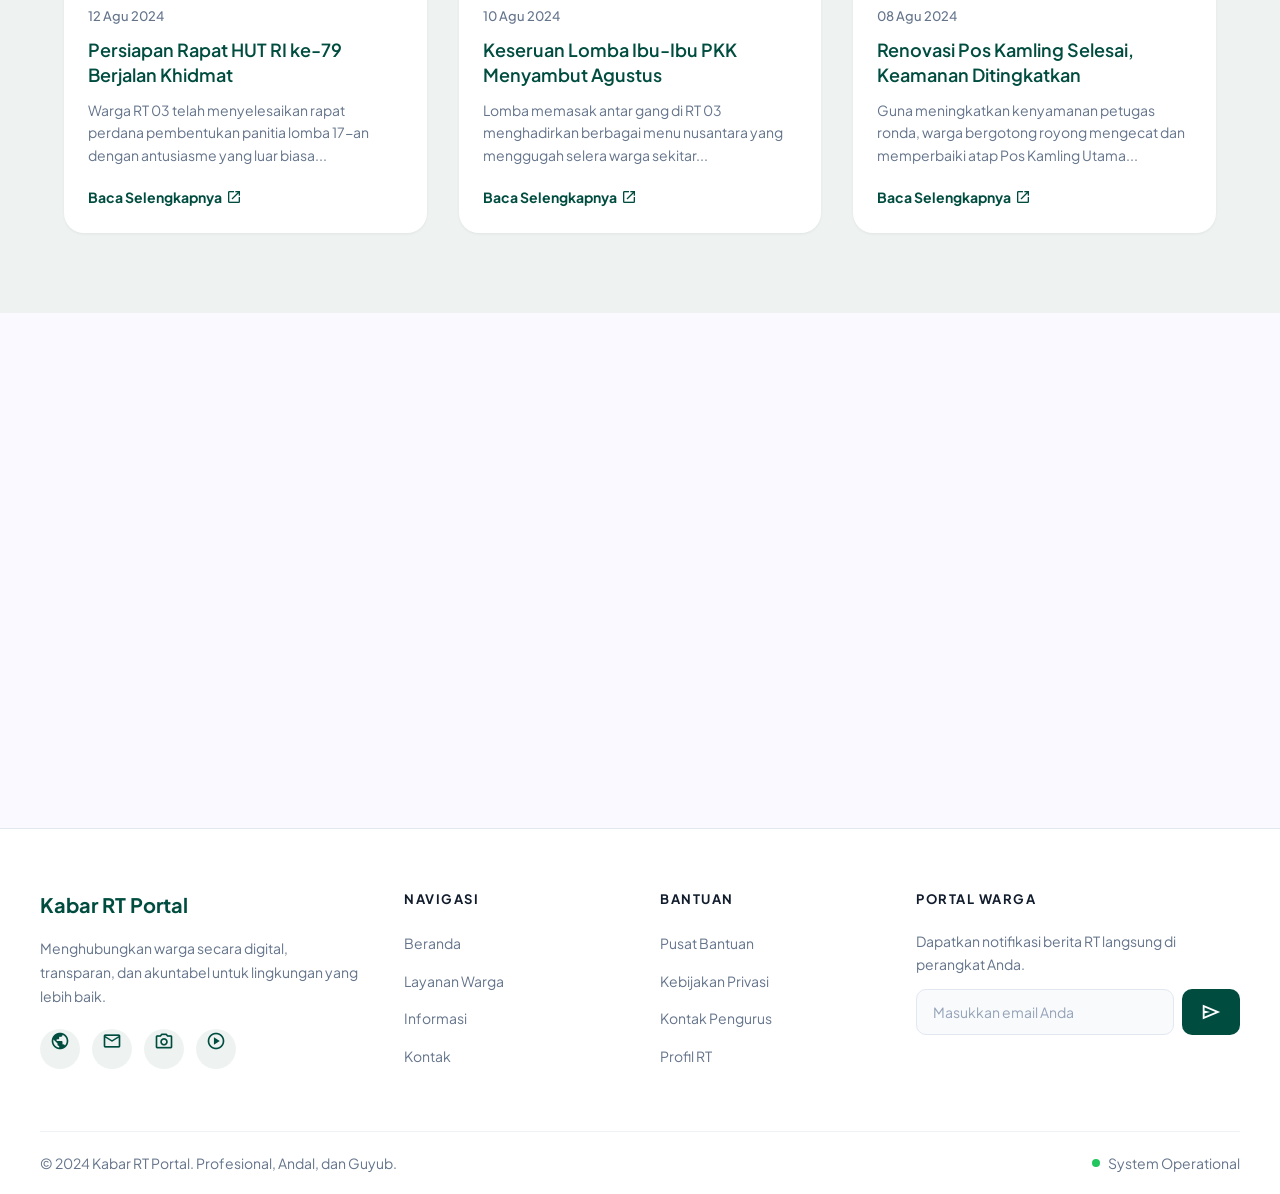
==== commit c518d8f0: "Update Perubahan Semua Halaman" ====
--- a/beranda.html
+++ b/beranda.html
@@ -1,1475 +1,315 @@
-<!doctype html>
+<!DOCTYPE html>
 <html lang="id">
 
 <head>
   <meta charset="UTF-8" />
   <meta name="viewport" content="width=device-width, initial-scale=1.0" />
-  <title>Kabar RT - Portal Resmi Warga</title>
-  <meta name="description" content="Portal resmi informasi dan layanan warga RT. Temukan pengumuman, agenda, dan layanan administrasi dalam satu tempat." />
+  <title>Kabar RT Portal - Profesional, Andal, dan Guyub</title>
+  <meta name="description" content="Portal resmi warga RT 03 / RW 010. Sistem informasi komunitas yang terintegrasi untuk mewujudkan lingkungan yang aman, nyaman, dan transparan." />
+  <!-- Google Fonts: Plus Jakarta Sans -->
   <link rel="preconnect" href="https://fonts.googleapis.com" />
   <link rel="preconnect" href="https://fonts.gstatic.com" crossorigin />
-  <link href="https://fonts.googleapis.com/css2?family=Plus+Jakarta+Sans:wght@400;500;600;700;800&display=swap"
-    rel="stylesheet" />
-
-  <style>
-    /* --- RESET & GLOBAL STYLES --- */
-    * {
-      margin: 0;
-      padding: 0;
-      box-sizing: border-box;
-      font-family: "Plus Jakarta Sans", sans-serif;
-    }
-
-    body {
-      background-color: #f4f7f7;
-      color: #333;
-    }
-
-    a {
-      text-decoration: none;
-      color: inherit;
-      transition: all 0.3s ease;
-    }
-
-    .container {
-      width: 100%;
-      max-width: 100%;
-      padding: 0 5%;
-      margin: 0 auto;
-    }
-
-    /* ============================================ */
-    /* === 1. TOP BAR (Bar Utilitas Hijau Gelap) === */
-    /* ============================================ */
-    .top-bar {
-      background-color: #1a3c2a;
-      padding: 8px 0;
-      font-size: 13px;
-      color: #c8e6c9;
-    }
-
-    .top-bar-inner {
-      display: flex;
-      justify-content: space-between;
-      align-items: center;
-    }
-
-    .top-bar-brand {
-      display: flex;
-      align-items: center;
-      gap: 12px;
-    }
-
-    .top-bar-logo {
-      font-size: 18px;
-      font-weight: 800;
-      color: #ffffff;
-      letter-spacing: 0.5px;
-    }
-
-    .top-bar-divider {
-      width: 1px;
-      height: 20px;
-      background-color: rgba(255, 255, 255, 0.25);
-    }
-
-    .top-bar-subtitle {
-      font-size: 12px;
-      color: #a5d6a7;
-    }
-
-    .top-bar-actions {
-      display: flex;
-      align-items: center;
-      gap: 8px;
-    }
-
-    .top-bar-search {
-      display: flex;
-      align-items: center;
-      background-color: rgba(255, 255, 255, 0.12);
-      border-radius: 20px;
-      padding: 6px 14px;
-      gap: 8px;
-      transition: background-color 0.3s ease;
-    }
-
-    .top-bar-search:hover {
-      background-color: rgba(255, 255, 255, 0.2);
-    }
-
-    .top-bar-search input {
-      background: none;
-      border: none;
-      outline: none;
-      color: #ffffff;
-      font-size: 12px;
-      width: 140px;
-      font-family: "Plus Jakarta Sans", sans-serif;
-    }
-
-    .top-bar-search input::placeholder {
-      color: #a5d6a7;
-    }
-
-    .top-bar-search svg {
-      color: #a5d6a7;
-      flex-shrink: 0;
-    }
-
-    .top-bar-icon {
-      width: 32px;
-      height: 32px;
-      border-radius: 50%;
-      display: flex;
-      align-items: center;
-      justify-content: center;
-      color: #c8e6c9;
-      background-color: rgba(255, 255, 255, 0.1);
-      cursor: pointer;
-      transition: all 0.3s ease;
-    }
-
-    .top-bar-icon:hover {
-      background-color: rgba(255, 255, 255, 0.2);
-      color: #ffffff;
-    }
-
-    /* ============================================ */
-    /* === 2. MAIN HEADER (Logo + Countdown)     === */
-    /* ============================================ */
-    .main-header {
-      background-color: #ffffff;
-      padding: 20px 0;
-      border-bottom: 1px solid #e8f5e9;
-    }
-
-    .header-inner {
-      display: flex;
-      justify-content: space-between;
-      align-items: center;
-    }
-
-    .header-brand {
-      display: flex;
-      align-items: center;
-      gap: 16px;
-    }
-
-    .header-emblem {
-      width: 56px;
-      height: 56px;
-      background: linear-gradient(135deg, #2e7d32, #1b5e20);
-      border-radius: 50%;
-      display: flex;
-      align-items: center;
-      justify-content: center;
-      color: #ffffff;
-      font-size: 24px;
-      font-weight: 800;
-      box-shadow: 0 4px 12px rgba(46, 125, 50, 0.3);
-      flex-shrink: 0;
-    }
-
-    .header-text h1 {
-      font-size: 22px;
-      font-weight: 800;
-      color: #1b5e20;
-      line-height: 1.2;
-    }
-
-    .header-text p {
-      font-size: 13px;
-      color: #64748b;
-      margin-top: 2px;
-    }
-
-    /* Countdown */
-    .header-countdown {
-      display: flex;
-      flex-direction: column;
-      align-items: flex-end;
-      gap: 6px;
-    }
-
-    .countdown-label {
-      font-size: 11px;
-      text-transform: uppercase;
-      letter-spacing: 1px;
-      color: #e65100;
-      font-weight: 700;
-    }
-
-    .countdown-event {
-      font-size: 15px;
-      font-weight: 700;
-      color: #1b5e20;
-    }
-
-    .countdown-boxes {
-      display: flex;
-      gap: 8px;
-    }
-
-    .countdown-box {
-      background: linear-gradient(135deg, #e8f5e9, #c8e6c9);
-      border-radius: 10px;
-      padding: 8px 12px;
-      text-align: center;
-      min-width: 56px;
-      border: 1px solid #a5d6a7;
-    }
-
-    .countdown-box .c-number {
-      display: block;
-      font-size: 22px;
-      font-weight: 800;
-      color: #1b5e20;
-      line-height: 1;
-    }
-
-    .countdown-box .c-label {
-      display: block;
-      font-size: 9px;
-      font-weight: 700;
-      color: #4caf50;
-      text-transform: uppercase;
-      letter-spacing: 0.5px;
-      margin-top: 2px;
-    }
-
-    .header-date {
-      font-size: 12px;
-      color: #78909c;
-    }
-
-    /* ============================================ */
-    /* === 3. NAVIGATION MENU HIJAU             === */
-    /* ============================================ */
-    .main-nav {
-      background: linear-gradient(135deg, #2e7d32, #388e3c);
-      box-shadow: 0 2px 8px rgba(0, 0, 0, 0.15);
-      position: sticky;
-      top: 0;
-      z-index: 100;
-    }
-
-    .nav-inner {
-      display: flex;
-      justify-content: space-between;
-      align-items: center;
-    }
-
-    .nav-menu {
-      display: flex;
-      list-style: none;
-      gap: 0;
-    }
-
-    .nav-menu li a {
-      display: flex;
-      align-items: center;
-      gap: 8px;
-      padding: 14px 24px;
-      color: #ffffff;
-      font-size: 14px;
-      font-weight: 600;
-      transition: all 0.3s ease;
-      position: relative;
-    }
-
-    .nav-menu li a svg {
-      width: 16px;
-      height: 16px;
-    }
-
-    .nav-menu li a:hover {
-      background-color: rgba(0, 0, 0, 0.15);
-    }
-
-    .nav-menu li a.active {
-      background-color: rgba(0, 0, 0, 0.2);
-    }
-
-    .nav-menu li a.active::after {
-      content: "";
-      position: absolute;
-      bottom: 0;
-      left: 50%;
-      transform: translateX(-50%);
-      width: 40px;
-      height: 3px;
-      background-color: #ffeb3b;
-      border-radius: 3px 3px 0 0;
-    }
-
-    /* Hamburger for mobile */
-    .hamburger {
-      display: none;
-      background: none;
-      border: none;
-      cursor: pointer;
-      padding: 8px;
-      z-index: 1001;
-    }
-
-    .hamburger span {
-      display: block;
-      width: 24px;
-      height: 2px;
-      background-color: #ffffff;
-      margin: 5px 0;
-      transition: all 0.3s ease;
-    }
-
-    .hamburger.active span:nth-child(1) {
-      transform: rotate(45deg) translate(5px, 5px);
-    }
-
-    .hamburger.active span:nth-child(2) {
-      opacity: 0;
-    }
-
-    .hamburger.active span:nth-child(3) {
-      transform: rotate(-45deg) translate(5px, -5px);
-    }
-
-    /* ============================================ */
-    /* === 4. INFO TICKER (Running Text)         === */
-    /* ============================================ */
-    .info-ticker {
-      background-color: #f1f8e9;
-      border-bottom: 1px solid #c8e6c9;
-      padding: 0;
-      overflow: hidden;
-    }
-
-    .ticker-inner {
-      display: flex;
-      align-items: center;
-      height: 40px;
-    }
-
-    .ticker-badge {
-      background: linear-gradient(135deg, #e65100, #f57c00);
-      color: #ffffff;
-      font-size: 11px;
-      font-weight: 700;
-      padding: 6px 16px;
-      text-transform: uppercase;
-      letter-spacing: 1px;
-      white-space: nowrap;
-      flex-shrink: 0;
-      display: flex;
-      align-items: center;
-      gap: 6px;
-      height: 100%;
-    }
-
-    .ticker-badge svg {
-      width: 14px;
-      height: 14px;
-    }
-
-    .ticker-content {
-      flex-grow: 1;
-      overflow: hidden;
-      position: relative;
-      height: 100%;
-      display: flex;
-      align-items: center;
-      padding: 0 16px;
-    }
-
-    .ticker-text {
-      display: inline-block;
-      white-space: nowrap;
-      animation: ticker-scroll 25s linear infinite;
-      font-size: 13px;
-      color: #2e7d32;
-      font-weight: 500;
-    }
-
-    @keyframes ticker-scroll {
-      0% {
-        transform: translateX(100%);
-      }
-
-      100% {
-        transform: translateX(-100%);
-      }
-    }
-
-    .ticker-actions {
-      display: flex;
-      gap: 4px;
-      flex-shrink: 0;
-      padding-right: 8px;
-    }
-
-    .ticker-action-btn {
-      width: 32px;
-      height: 32px;
-      border-radius: 6px;
-      display: flex;
-      align-items: center;
-      justify-content: center;
-      background-color: #ffffff;
-      border: 1px solid #c8e6c9;
-      color: #2e7d32;
-      cursor: pointer;
-      transition: all 0.3s ease;
-    }
-
-    .ticker-action-btn:hover {
-      background-color: #e8f5e9;
-      border-color: #4caf50;
-    }
-
-    /* ============================================ */
-    /* === 5. HERO SECTION (Full-Width + Overlay) === */
-    /* ============================================ */
-    .hero-portal {
-      position: relative;
-      width: 100%;
-      overflow: hidden;
-    }
-
-    .hero-portal-grid {
-      display: grid;
-      grid-template-columns: 1fr 340px;
-      max-height: 340px;
-    }
-
-    .hero-image-wrapper {
-      position: relative;
-      overflow: hidden;
-      max-height: 340px;
-    }
-
-    .hero-image-wrapper img {
-      width: 100%;
-      height: 100%;
-      object-fit: cover;
-      display: block;
-    }
-
-    .hero-overlay {
-      position: absolute;
-      top: 0;
-      left: 0;
-      width: 100%;
-      height: 100%;
-      background: linear-gradient(to top,
-          rgba(0, 0, 0, 0.75) 0%,
-          rgba(0, 0, 0, 0.3) 40%,
-          rgba(0, 0, 0, 0.1) 70%,
-          transparent 100%);
-      display: flex;
-      flex-direction: column;
-      justify-content: flex-end;
-      padding: 32px 5%;
-    }
-
-    .hero-overlay-tag {
-      display: inline-block;
-      background-color: rgba(255, 255, 255, 0.2);
-      backdrop-filter: blur(8px);
-      -webkit-backdrop-filter: blur(8px);
-      color: #ffffff;
-      padding: 6px 16px;
-      border-radius: 20px;
-      font-size: 12px;
-      font-weight: 600;
-      letter-spacing: 1.5px;
-      text-transform: uppercase;
-      margin-bottom: 12px;
-      width: fit-content;
-      border: 1px solid rgba(255, 255, 255, 0.25);
-    }
-
-    .hero-overlay h2 {
-      font-size: 36px;
-      font-weight: 800;
-      color: #ffffff;
-      line-height: 1.1;
-      text-shadow: 0 2px 8px rgba(0, 0, 0, 0.4);
-    }
-
-    .hero-overlay h2 span {
-      color: #a5d6a7;
-    }
-
-    .hero-overlay p {
-      font-size: 13px;
-      color: rgba(255, 255, 255, 0.8);
-      margin-top: 6px;
-      max-width: 500px;
-      line-height: 1.5;
-    }
-
-    /* === 6. SIDE PANEL (Right of Hero) === */
-    .hero-side-panel {
-      background-color: #f8faf8;
-      display: flex;
-      flex-direction: column;
-      overflow-y: auto;
-      overflow-x: hidden;
-      border-left: 1px solid #e0e0e0;
-      max-height: 340px;
-    }
-
-    .side-panel-card {
-      padding: 14px 18px;
-      border-bottom: 1px solid #e8e8e8;
-      display: flex;
-      gap: 12px;
-      transition: background-color 0.3s ease;
-      cursor: pointer;
-      flex: 1;
-    }
-
-    .side-panel-card:last-child {
-      border-bottom: none;
-    }
-
-    .side-panel-card:hover {
-      background-color: #e8f5e9;
-    }
-
-    .side-card-icon {
-      width: 36px;
-      height: 36px;
-      border-radius: 8px;
-      display: flex;
-      align-items: center;
-      justify-content: center;
-      flex-shrink: 0;
-      font-size: 16px;
-    }
-
-    .side-card-icon.green {
-      background: linear-gradient(135deg, #e8f5e9, #c8e6c9);
-      color: #2e7d32;
-    }
-
-    .side-card-icon.orange {
-      background: linear-gradient(135deg, #fff3e0, #ffe0b2);
-      color: #e65100;
-    }
-
-    .side-card-icon.blue {
-      background: linear-gradient(135deg, #e3f2fd, #bbdefb);
-      color: #1565c0;
-    }
-
-    .side-card-icon.red {
-      background: linear-gradient(135deg, #fce4ec, #f8bbd0);
-      color: #c62828;
-    }
-
-    .side-card-content h4 {
-      font-size: 13px;
-      font-weight: 700;
-      color: #1e293b;
-      line-height: 1.3;
-      margin-bottom: 2px;
-    }
-
-    .side-card-content p {
-      font-size: 11px;
-      color: #78909c;
-      line-height: 1.4;
-      display: -webkit-box;
-      -webkit-line-clamp: 2;
-      -webkit-box-orient: vertical;
-      overflow: hidden;
-    }
-
-    .side-card-content .side-card-meta {
-      font-size: 11px;
-      color: #a0aec0;
-      margin-top: 4px;
-      display: flex;
-      align-items: center;
-      gap: 4px;
-    }
-
-    /* ============================================ */
-    /* === SECTION: LAYANAN WARGA (Unchanged)    === */
-    /* ============================================ */
-    .layanan {
-      padding: 100px 0;
-      background-color: #f4f9f8;
-    }
-
-    .section-header {
-      display: flex;
-      justify-content: space-between;
-      align-items: flex-end;
-      margin-bottom: 48px;
-    }
-
-    .section-title h2 {
-      font-size: 36px;
-      font-weight: 700;
-      color: #004d40;
-      margin-bottom: 12px;
-    }
-
-    .section-title p {
-      color: #64748b;
-      font-size: 16px;
-    }
-
-    .view-all {
-      color: #004d40;
-      font-weight: 700;
-      font-size: 16px;
-      display: flex;
-      align-items: center;
-      gap: 8px;
-    }
-
-    .layanan-grid {
-      display: grid;
-      grid-template-columns: 1fr 1fr;
-      gap: 32px;
-    }
-
-    .card-layanan-dark {
-      background-color: #004d40;
-      color: #ffffff;
-      padding: 48px;
-      border-radius: 24px;
-      position: relative;
-      overflow: hidden;
-      display: flex;
-      flex-direction: column;
-      justify-content: space-between;
-      min-height: 280px;
-    }
-
-    .card-layanan-dark h3 {
-      font-size: 24px;
-      font-weight: 700;
-      margin-top: 24px;
-      margin-bottom: 12px;
-    }
-
-    .card-layanan-dark p {
-      color: #a3cbd2;
-      font-size: 15px;
-      line-height: 1.6;
-      max-width: 400px;
-      margin-bottom: 40px;
-    }
-
-    .card-link-white {
-      color: #ffffff;
-      font-weight: 600;
-      font-size: 16px;
-      display: flex;
-      align-items: center;
-      gap: 8px;
-    }
-
-    .card-layanan-white {
-      background-color: #ffffff;
-      color: #334155;
-      padding: 48px;
-      border-radius: 24px;
-      display: flex;
-      flex-direction: column;
-      justify-content: space-between;
-      min-height: 280px;
-      box-shadow: 0 4px 20px rgba(0, 0, 0, 0.02);
-    }
-
-    .icon-announcement {
-      font-size: 28px;
-      color: #004d40;
-    }
-
-    .card-layanan-white h3 {
-      font-size: 24px;
-      font-weight: 700;
-      color: #1e293b;
-      margin-top: 24px;
-      margin-bottom: 12px;
-    }
-
-    .card-layanan-white p {
-      color: #64748b;
-      font-size: 15px;
-      line-height: 1.6;
-      max-width: 400px;
-      margin-bottom: 40px;
-    }
-
-    .card-link-dark {
-      color: #004d40;
-      font-weight: 600;
-      font-size: 16px;
-    }
-
-    /* ============================================ */
-    /* === SECTION: KABAR TERKINI & AGENDA       === */
-    /* ============================================ */
-    .kabar-agenda {
-      padding: 100px 0;
-      background-color: #ffffff;
-    }
-
-    .kabar-grid {
-      display: grid;
-      grid-template-columns: 1.1fr 1fr 1fr;
-      gap: 32px;
-    }
-
-    .agenda-list {
-      display: flex;
-      flex-direction: column;
-      gap: 32px;
-      justify-content: center;
-    }
-
-    .agenda-item {
-      display: flex;
-      gap: 24px;
-      align-items: center;
-    }
-
-    .date-box {
-      background-color: #e0f2f1;
-      padding: 16px;
-      border-radius: 16px;
-      text-align: center;
-      min-width: 72px;
-    }
-
-    .date-box .day {
-      display: block;
-      font-size: 24px;
-      font-weight: 800;
-      color: #004d40;
-      line-height: 1;
-    }
-
-    .date-box .month {
-      display: block;
-      font-size: 12px;
-      font-weight: 700;
-      color: #00796b;
-      text-transform: uppercase;
-      margin-top: 4px;
-    }
-
-    .agenda-details h4 {
-      font-size: 18px;
-      font-weight: 700;
-      color: #1e293b;
-      margin-bottom: 6px;
-    }
-
-    .agenda-details p {
-      font-size: 14px;
-      color: #64748b;
-    }
-
-    /* CARD ARTIKEL */
-    .card-artikel {
-      background-color: #f1f5f9;
-      border-radius: 20px;
-      overflow: hidden;
-      display: flex;
-      flex-direction: column;
-    }
-
-    .card-img-wrapper {
-      position: relative;
-      height: 240px;
-    }
-
-    .card-img-wrapper img {
-      width: 100%;
-      height: 100%;
-      object-fit: cover;
-    }
-
-    .badge-info {
-      position: absolute;
-      top: 20px;
-      left: 20px;
-      background-color: #0284c7;
-      color: #ffffff;
-      font-size: 12px;
-      font-weight: 700;
-      padding: 4px 10px;
-      border-radius: 6px;
-    }
-
-    .badge-sistem {
-      position: absolute;
-      top: 20px;
-      left: 20px;
-      background-color: #0f766e;
-      color: #ffffff;
-      font-size: 12px;
-      font-weight: 700;
-      padding: 4px 10px;
-      border-radius: 6px;
-    }
-
-    .card-artikel-body {
-      padding: 32px;
-      display: flex;
-      flex-direction: column;
-      justify-content: space-between;
-      flex-grow: 1;
-    }
-
-    .card-artikel-body h3 {
-      font-size: 20px;
-      font-weight: 700;
-      color: #004d40;
-      line-height: 1.4;
-      margin-bottom: 12px;
-    }
-
-    .card-artikel-body p {
-      font-size: 14px;
-      color: #64748b;
-      line-height: 1.6;
-      margin-bottom: 32px;
-    }
-
-    .news-link {
-      font-size: 14px;
-      font-weight: 700;
-      color: #004d40;
-      display: flex;
-      align-items: center;
-      gap: 4px;
-    }
-
-    /* ============================================ */
-    /* === SECTION: CTA                          === */
-    /* ============================================ */
-    .cta-section {
-      background-color: #004d40;
-      color: #ffffff;
-      padding: 100px 0;
-      position: relative;
-      overflow: hidden;
-    }
-
-    .cta-grid {
-      display: grid;
-      grid-template-columns: 1.3fr 0.7fr;
-      align-items: center;
-      position: relative;
-      z-index: 2;
-    }
-
-    .cta-content h2 {
-      font-size: 48px;
-      font-weight: 700;
-      margin-bottom: 24px;
-    }
-
-    .cta-content p {
-      color: #a3cbd2;
-      font-size: 18px;
-      line-height: 1.6;
-      max-width: 700px;
-      margin-bottom: 56px;
-    }
-
-    .stats-wrapper {
-      display: flex;
-      gap: 80px;
-    }
-
-    .stat-item h3 {
-      font-size: 56px;
-      font-weight: 800;
-      margin-bottom: 4px;
-    }
-
-    .stat-item p {
-      color: #a3cbd2;
-      font-size: 13px;
-      text-transform: uppercase;
-      letter-spacing: 0.5px;
-      font-weight: 600;
-    }
-
-    .cta-graphic {
-      position: absolute;
-      right: 5%;
-      bottom: -20px;
-      width: 480px;
-      opacity: 0.15;
-      pointer-events: none;
-    }
-
-    /* ============================================ */
-    /* === FOOTER                                === */
-    /* ============================================ */
-    footer {
-      background-color: #ffffff;
-      padding: 40px 0;
-      border-top: 1px solid #e2e8f0;
-      color: #64748b;
-      font-size: 15px;
-    }
-
-    .footer-wrapper {
-      display: flex;
-      justify-content: space-between;
-      align-items: center;
-    }
-
-    .footer-logo {
-      font-weight: 800;
-      color: #004d40;
-      font-size: 20px;
-    }
-
-    /* ============================================ */
-    /* === SCROLL ANIMATION                      === */
-    /* ============================================ */
-    .fade-in {
-      opacity: 0;
-      transform: translateY(30px);
-      transition: opacity 0.6s ease, transform 0.6s ease;
-    }
-
-    .fade-in.visible {
-      opacity: 1;
-      transform: translateY(0);
-    }
-
-    /* ============================================ */
-    /* === RESPONSIVE DESIGN                     === */
-    /* ============================================ */
-    @media (max-width: 1100px) {
-      .kabar-grid {
-        grid-template-columns: 1fr;
-        gap: 40px;
-      }
-
-      .hero-portal-grid {
-        grid-template-columns: 1fr;
-      }
-
-      .hero-side-panel {
-        flex-direction: row;
-        flex-wrap: wrap;
-        border-left: none;
-        border-top: 1px solid #e0e0e0;
-      }
-
-      .side-panel-card {
-        flex: 1 1 45%;
-        border-bottom: none;
-        border-right: 1px solid #e8e8e8;
-      }
-
-      .side-panel-card:last-child {
-        border-right: none;
-      }
-    }
-
-    @media (max-width: 992px) {
-
-      .layanan-grid,
-      .cta-grid {
-        grid-template-columns: 1fr;
-        gap: 50px;
-      }
-
-      .stats-wrapper {
-        margin-top: 20px;
-      }
-
-      .container {
-        padding: 0 24px;
-      }
-
-      .hero-overlay h2 {
-        font-size: 32px;
-      }
-
-      .header-inner {
-        flex-direction: column;
-        gap: 16px;
-        align-items: center;
-        text-align: center;
-      }
-
-      .header-brand {
-        justify-content: center;
-      }
-
-      .header-countdown {
-        align-items: center;
-      }
-    }
-
-    @media (max-width: 768px) {
-      .hamburger {
-        display: block;
-      }
-
-      .nav-menu {
-        display: none;
-        position: fixed;
-        top: 0;
-        left: 0;
-        width: 100%;
-        height: 100vh;
-        background-color: #2e7d32;
-        flex-direction: column;
-        justify-content: center;
-        align-items: center;
-        gap: 8px;
-        z-index: 1000;
-      }
-
-      .nav-menu.active {
-        display: flex;
-      }
-
-      .nav-menu li a {
-        font-size: 20px;
-        padding: 16px 32px;
-      }
-
-      .top-bar-search {
-        display: none;
-      }
-
-      .top-bar-subtitle {
-        display: none;
-      }
-
-      .top-bar-divider {
-        display: none;
-      }
-
-      .countdown-boxes {
-        gap: 4px;
-      }
-
-      .countdown-box {
-        min-width: 48px;
-        padding: 6px 8px;
-      }
-
-      .countdown-box .c-number {
-        font-size: 18px;
-      }
-
-      .hero-portal-grid {
-        grid-template-columns: 1fr;
-        min-height: 300px;
-      }
-
-      .hero-side-panel {
-        flex-direction: column;
-      }
-
-      .side-panel-card {
-        flex: 1 1 auto;
-        border-right: none;
-        border-bottom: 1px solid #e8e8e8;
-      }
-
-      .ticker-actions {
-        display: none;
-      }
-
-      .hero-overlay {
-        padding: 32px 24px;
-      }
-
-      .hero-overlay h2 {
-        font-size: 28px;
-      }
-    }
-  </style>
+  <link href="https://fonts.googleapis.com/css2?family=Plus+Jakarta+Sans:wght@400;500;600;700;800&display=swap" rel="stylesheet" />
+  <!-- Material Symbols Outlined -->
+  <link href="https://fonts.googleapis.com/css2?family=Material+Symbols+Outlined:wght,FILL@100..700,0..1&display=swap" rel="stylesheet" />
+  <!-- Stylesheets -->
+  <link rel="stylesheet" href="css/shared.css" />
+  <link rel="stylesheet" href="css/beranda.css" />
 </head>
 
 <body>
-
-  <!-- ===== 1. TOP BAR ===== -->
-  <div class="top-bar">
+  <!-- 1. Top Bar: Date & Countdown -->
+  <aside class="top-bar">
     <div class="container top-bar-inner">
-      <div class="top-bar-brand">
-        <div class="top-bar-logo">Kabar RT</div>
-        <div class="top-bar-divider"></div>
-        <span class="top-bar-subtitle">Portal Resmi Warga RT 03</span>
-      </div>
-      <div class="top-bar-actions">
-        <div class="top-bar-search">
-          <svg width="14" height="14" viewBox="0 0 24 24" fill="none" stroke="currentColor" stroke-width="2">
-            <circle cx="11" cy="11" r="8"></circle>
-            <line x1="21" y1="21" x2="16.65" y2="16.65"></line>
-          </svg>
-          <input type="text" placeholder="Cari informasi..." />
-        </div>
-        <a href="#" class="top-bar-icon" title="Notifikasi">
-          <svg width="16" height="16" viewBox="0 0 24 24" fill="none" stroke="currentColor" stroke-width="2">
-            <path d="M18 8A6 6 0 0 0 6 8c0 7-3 9-3 9h18s-3-2-3-9"></path>
-            <path d="M13.73 21a2 2 0 0 1-3.46 0"></path>
-          </svg>
-        </a>
-        <a href="Profil.html" class="top-bar-icon" title="Profil">
-          <svg width="16" height="16" viewBox="0 0 24 24" fill="none" stroke="currentColor" stroke-width="2">
-            <path d="M20 21v-2a4 4 0 0 0-4-4H8a4 4 0 0 0-4 4v2"></path>
-            <circle cx="12" cy="7" r="4"></circle>
-          </svg>
-        </a>
-      </div>
-    </div>
-  </div>
-
-  <!-- ===== 2. MAIN HEADER ===== -->
-  <div class="main-header">
-    <div class="container header-inner">
-      <div class="header-brand">
-        <div class="header-emblem">RT</div>
-        <div class="header-text">
-          <h1>Kabar RT</h1>
-          <p>Portal Informasi & Layanan Warga RT 03</p>
-        </div>
-      </div>
-      <div class="header-countdown">
-        <span class="countdown-label">Menuju</span>
-        <span class="countdown-event">Hari Kemerdekaan RI ke-81</span>
-        <div class="countdown-boxes">
-          <div class="countdown-box">
-            <span class="c-number" id="cd-days">--</span>
-            <span class="c-label">Hari</span>
-          </div>
-          <div class="countdown-box">
-            <span class="c-number" id="cd-hours">--</span>
-            <span class="c-label">Jam</span>
-          </div>
-          <div class="countdown-box">
-            <span class="c-number" id="cd-minutes">--</span>
-            <span class="c-label">Menit</span>
-          </div>
-          <div class="countdown-box">
-            <span class="c-number" id="cd-seconds">--</span>
-            <span class="c-label">Detik</span>
-          </div>
-        </div>
-        <span class="header-date" id="current-date"></span>
-      </div>
-    </div>
-  </div>
-
-  <!-- ===== 3. NAVIGATION MENU ===== -->
-  <nav class="main-nav">
-    <div class="container nav-inner">
+      <div class="top-bar-date">
+        <span class="material-symbols-outlined" style="font-size:16px;">calendar_today</span>
+        <span id="current-date">Kamis, 15 Agustus 2024</span>
+      </div>
+      <div class="top-bar-countdown">
+        <span class="material-symbols-outlined">timer</span>
+        <span id="countdown-text" style="font-weight:700;">Countdown Hari Kemerdekaan RI ke-81: Menghitung...</span>
+      </div>
+    </div>
+  </aside>
+
+  <!-- 2. Navbar -->
+  <header class="site-header">
+    <div class="container navbar">
+      <a href="beranda.html" class="logo">
+        <div class="logo-icon">
+          <span class="material-symbols-outlined">home_pin</span>
+        </div>
+        Kabar RT Portal
+      </a>
       <button class="hamburger" aria-label="Menu">
         <span></span>
         <span></span>
         <span></span>
       </button>
-      <ul class="nav-menu">
-        <li>
-          <a href="#" class="active">
-            <svg viewBox="0 0 24 24" fill="none" stroke="currentColor" stroke-width="2">
-              <path d="M3 9l9-7 9 7v11a2 2 0 0 1-2 2H5a2 2 0 0 1-2-2z"></path>
-              <polyline points="9 22 9 12 15 12 15 22"></polyline>
-            </svg>
-            Beranda
-          </a>
-        </li>
-        <li>
-          <a href="layanan_warga.html">
-            <svg viewBox="0 0 24 24" fill="none" stroke="currentColor" stroke-width="2">
-              <path d="M14 2H6a2 2 0 0 0-2 2v16a2 2 0 0 0 2 2h12a2 2 0 0 0 2-2V8z"></path>
-              <polyline points="14 2 14 8 20 8"></polyline>
-            </svg>
-            Layanan Warga
-          </a>
-        </li>
-        <li>
-          <a href="Profil.html">
-            <svg viewBox="0 0 24 24" fill="none" stroke="currentColor" stroke-width="2">
-              <path d="M20 21v-2a4 4 0 0 0-4-4H8a4 4 0 0 0-4 4v2"></path>
-              <circle cx="12" cy="7" r="4"></circle>
-            </svg>
-            Profil
-          </a>
-        </li>
-        <li>
-          <a href="informasi.html">
-            <svg viewBox="0 0 24 24" fill="none" stroke="currentColor" stroke-width="2">
-              <circle cx="12" cy="12" r="10"></circle>
-              <line x1="12" y1="16" x2="12" y2="12"></line>
-              <line x1="12" y1="8" x2="12.01" y2="8"></line>
-            </svg>
-            Informasi
-          </a>
-        </li>
-        <li>
-          <a href="Kontak.html">
-            <svg viewBox="0 0 24 24" fill="none" stroke="currentColor" stroke-width="2">
-              <path d="M4 4h16c1.1 0 2 .9 2 2v12c0 1.1-.9 2-2 2H4c-1.1 0-2-.9-2-2V6c0-1.1.9-2 2-2z"></path>
-              <polyline points="22,6 12,13 2,6"></polyline>
-            </svg>
-            Kontak
-          </a>
-        </li>
+      <ul class="nav-links">
+        <li><a href="beranda.html" class="active">Beranda</a></li>
+        <li><a href="layanan_warga.html">Layanan Warga</a></li>
+        <li><a href="Profil.html">Profil</a></li>
+        <li><a href="informasi.html">Informasi</a></li>
+        <li><a href="Kontak.html">Kontak</a></li>
       </ul>
     </div>
-  </nav>
-
-  <!-- ===== 4. INFO TICKER ===== -->
-  <div class="info-ticker">
-    <div class="container ticker-inner">
-      <div class="ticker-badge">
-        <svg viewBox="0 0 24 24" fill="none" stroke="currentColor" stroke-width="2">
-          <circle cx="12" cy="12" r="10"></circle>
-          <line x1="12" y1="16" x2="12" y2="12"></line>
-          <line x1="12" y1="8" x2="12.01" y2="8"></line>
-        </svg>
-        Info
-      </div>
-      <div class="ticker-content">
-        <span class="ticker-text">
-          Selamat datang di Portal Kabar RT — Sumber informasi resmi, layanan administrasi, dan kegiatan warga RT 03.
-          Tetap terhubung dan saling peduli untuk lingkungan yang lebih harmonis! &nbsp;&nbsp;&nbsp; 📢 Rapat Bulanan &
-          Arisan tanggal 22 — jangan lupa hadir! &nbsp;&nbsp;&nbsp; 🏋️ Gotong Royong Kebersihan setiap Minggu pagi.
-        </span>
-      </div>
-      <div class="ticker-actions">
-        <a href="Profil.html" class="ticker-action-btn" title="Data Warga">
-          <svg width="16" height="16" viewBox="0 0 24 24" fill="none" stroke="currentColor" stroke-width="2">
-            <path d="M20 21v-2a4 4 0 0 0-4-4H8a4 4 0 0 0-4 4v2"></path>
-            <circle cx="12" cy="7" r="4"></circle>
-          </svg>
-        </a>
-        <a href="informasi.html" class="ticker-action-btn" title="Pengumuman">
-          <svg width="16" height="16" viewBox="0 0 24 24" fill="none" stroke="currentColor" stroke-width="2">
-            <line x1="8" y1="6" x2="21" y2="6"></line>
-            <line x1="8" y1="12" x2="21" y2="12"></line>
-            <line x1="8" y1="18" x2="21" y2="18"></line>
-            <line x1="3" y1="6" x2="3.01" y2="6"></line>
-            <line x1="3" y1="12" x2="3.01" y2="12"></line>
-            <line x1="3" y1="18" x2="3.01" y2="18"></line>
-          </svg>
-        </a>
-        <a href="Kontak.html" class="ticker-action-btn" title="Kontak">
-          <svg width="16" height="16" viewBox="0 0 24 24" fill="none" stroke="currentColor" stroke-width="2">
-            <rect x="3" y="11" width="18" height="11" rx="2" ry="2"></rect>
-            <path d="M7 11V7a5 5 0 0 1 10 0v4"></path>
-          </svg>
-        </a>
-      </div>
-    </div>
-  </div>
-
-  <!-- ===== 5 & 6. HERO + SIDE PANEL ===== -->
-  <section class="hero-portal">
-    <div class="hero-portal-grid">
-      <div class="hero-image-wrapper">
-        <img src="images/Beranda.jpeg" alt="Suasana Lingkungan RT" />
-        <div class="hero-overlay">
-          <span class="hero-overlay-tag">Portal Resmi</span>
-          <h2>Kabar <span>RT</span></h2>
-          <p>Menyatukan warga, membangun lingkungan yang harmonis melalui informasi dan layanan digital.</p>
-        </div>
-      </div>
-      <div class="hero-side-panel">
-        <div class="side-panel-card">
-          <div class="side-card-icon green">📋</div>
-          <div class="side-card-content">
-            <h4>Surat Pengantar RT</h4>
-            <p>Ajukan surat pengantar untuk keperluan administrasi kependudukan dengan mudah.</p>
-            <div class="side-card-meta">📎 Layanan Aktif</div>
-          </div>
-        </div>
-        <div class="side-panel-card">
-          <div class="side-card-icon orange">📢</div>
-          <div class="side-card-content">
-            <h4>Rapat Bulanan & Arisan</h4>
-            <p>Koordinasi warga dan arisan rutin tanggal 22 setiap bulan di Balai Warga Utama.</p>
-            <div class="side-card-meta">📅 22 Juni 2026</div>
-          </div>
-        </div>
-        <div class="side-panel-card">
-          <div class="side-card-icon blue">🏗️</div>
-          <div class="side-card-content">
-            <h4>Gotong Royong Kebersihan</h4>
-            <p>Kegiatan bersih-bersih area fasilitas umum RT setiap hari Minggu pagi.</p>
-            <div class="side-card-meta">🕒 07:30 WIB - Selesai</div>
-          </div>
-        </div>
-        <div class="side-panel-card">
-          <div class="side-card-icon red">🚨</div>
-          <div class="side-card-content">
-            <h4>Lapor Masalah Lingkungan</h4>
-            <p>Laporkan gangguan keamanan atau kerusakan infrastruktur secara langsung.</p>
-            <div class="side-card-meta">✅ Tersedia 24 Jam</div>
-          </div>
-        </div>
-      </div>
-    </div>
-  </section>
-
-  <!-- ===== SECTION: LAYANAN WARGA (Unchanged) ===== -->
-  <section class="layanan">
-    <div class="container">
-      <div class="section-header">
-        <div class="section-title">
-          <h2>Layanan Warga</h2>
-          <p>Akses cepat layanan administrasi dan informasi RT.</p>
-        </div>
-        <a href="layanan_warga.html" class="view-all">Semua Layanan ➔</a>
-      </div>
-
-      <div class="layanan-grid">
-        <div class="card-layanan-dark">
+  </header>
+
+  <main>
+    <!-- 3. Red Alert Ticker -->
+    <div class="alert-ticker">
+      <div class="container alert-ticker-inner">
+        <span class="badge-urgent">URGENT</span>
+        <div class="marquee-wrapper">
+          <p class="marquee-content">
+            PENGUMUMAN: Kerja Bakti Massal RT 03 akan dilaksanakan pada Minggu, 18 Agustus 2024 Pukul 07.00 WIB. Mohon kehadiran seluruh warga untuk persiapan perayaan HUT RI. • Undangan resmi telah dikirim ke masing-masing rumah.
+          </p>
+        </div>
+      </div>
+    </div>
+
+    <!-- 4. Hero Section -->
+    <section class="hero-portal">
+      <div class="hero-bg"></div>
+      <div class="hero-overlay"></div>
+      <div class="container hero-content">
+        <span class="hero-badge">Portal RT 03 / RW 010</span>
+        <h1>Selamat Datang di Portal Resmi Warga RT 03</h1>
+        <p>Sistem informasi komunitas yang terintegrasi untuk mewujudkan lingkungan yang aman, nyaman, dan transparan bagi seluruh warga.</p>
+        <div class="hero-buttons">
+          <a href="layanan_warga.html" class="btn-primary">Lihat Layanan</a>
+          <a href="Kontak.html" class="btn-outline-white">Pelaporan Warga</a>
+        </div>
+      </div>
+    </section>
+
+    <!-- 5. Quick Service Grid -->
+    <section class="section">
+      <div class="container">
+        <div class="section-header">
           <div>
-            <svg width="28" height="28" viewBox="0 0 24 24" fill="none" stroke="currentColor" stroke-width="2">
-              <path d="M14 2H6a2 2 0 0 0-2 2v16a2 2 0 0 0 2 2h12a2 2 0 0 0 2-2V8z"></path>
-              <polyline points="14 2 14 8 20 8"></polyline>
-              <line x1="16" y1="13" x2="8" y2="13"></line>
-              <line x1="16" y1="17" x2="8" y2="17"></line>
-              <polyline points="10 9 9 9 8 9"></polyline>
-            </svg>
+            <h2>Layanan Mandiri Warga</h2>
+            <p>Akses cepat kebutuhan administratif Anda tanpa perlu keluar rumah.</p>
+          </div>
+          <a href="layanan_warga.html">Semua Layanan <span class="material-symbols-outlined" style="font-size:18px;">arrow_forward</span></a>
+        </div>
+        <div class="service-grid">
+          <!-- Service Card 1 -->
+          <div class="service-card">
+            <div class="service-icon teal">
+              <span class="material-symbols-outlined">description</span>
+            </div>
             <h3>Surat Pengantar</h3>
-            <p>Urus dokumen administrasi tanpa perlu menunggu lama.</p>
-          </div>
-          <a href="layanan_warga.html" class="card-link-white">Mulai Ajukan ➔</a>
-        </div>
-
-        <div class="card-layanan-white">
-          <div>
-            <div class="icon-announcement">📢</div>
-            <h3>Lapor Masalah</h3>
-            <p>Laporkan gangguan keamanan atau infrastruktur.</p>
-          </div>
-          <a href="layanan_warga.html" class="card-link-dark">Buat Laporan</a>
-        </div>
-      </div>
-    </div>
-  </section>
-
-  <!-- ===== SECTION: KABAR TERKINI & AGENDA (Unchanged) ===== -->
-  <section class="kabar-agenda">
-    <div class="container">
-      <div class="section-header">
-        <div class="section-title">
-          <h2>Kabar Terkini & Agenda Warga</h2>
-          <p>
-            Tetap terhubung dengan perkembangan terbaru di lingkungan kita.
-            Dari pengumuman resmi hingga kegiatan gotong royong.
-          </p>
-        </div>
-      </div>
-
-      <div class="kabar-grid">
-        <div class="agenda-list">
-          <div class="agenda-item">
-            <div class="date-box">
-              <span class="day">15</span>
-              <span class="month">Mei</span>
-            </div>
-            <div class="agenda-details">
-              <h4>Gotong Royong Kebersihan Taman</h4>
-              <p>Pukul 07.30 WIB - Selesai • Area Fasum RT 03</p>
-            </div>
-          </div>
-          <div class="agenda-item">
-            <div class="date-box">
-              <span class="day">22</span>
-              <span class="month">Mei</span>
-            </div>
-            <div class="agenda-details">
-              <h4>Rapat Bulanan & Arisan</h4>
-              <p>Pukul 19.30 WIB • Balai Warga Utama</p>
-            </div>
-          </div>
-        </div>
-
-        <div class="card-artikel">
-          <div class="card-img-wrapper">
-            <span class="badge-info">INFO</span>
-            <img src="images/Gebyar_Agustusan.JPG" alt="Acara Gebyar" />
-          </div>
-          <div class="card-artikel-body">
-            <h3>Acara Gebyar 17 Agustus 2025</h3>
-            <p>
-              RT 03 rutin mengadakan acara setiap bulan Agustus Untuk
-              memperingati Hari...
-            </p>
-            <a href="informasi.html" class="news-link">Baca Selengkapnya ➔</a>
-          </div>
-        </div>
-
-        <div class="card-artikel">
-          <div class="card-img-wrapper">
-            <span class="badge-sistem">SISTEM</span>
-            <img src="images/Estafet_Tepung.jpg" alt="Kegiatan Lomba" />
-          </div>
-          <div class="card-artikel-body">
-            <h3>Kegiatan Lomba 17 Agustus</h3>
-            <p>
-              Kegiatan tersebut merupakan Lomba Estafet Tepung untuk
-              kategori...
-            </p>
-            <a href="informasi.html" class="news-link">Baca Selengkapnya ➔</a>
-          </div>
-        </div>
-      </div>
-    </div>
-  </section>
-
-  <!-- ===== SECTION: CTA (Unchanged) ===== -->
-  <section class="cta-section">
-    <div class="container cta-grid">
-      <div class="cta-content">
-        <h2>Bersama Membangun Harmoni</h2>
-        <p>
-          Kabar RT lahir dari semangat untuk mendigitalisasi kemasyarakatan.
-          Kami percaya bahwa teknologi harus mempererat hubungan antar
-          manusia, bukan menjauhkannya.
-        </p>
-        <div class="stats-wrapper">
-          <div class="stat-item">
-            <h3>120+</h3>
-            <p>Warga Aktif</p>
-          </div>
-          <div class="stat-item">
-            <h3>12+</h3>
-            <p>Program Tahunan</p>
-          </div>
-        </div>
-      </div>
-      <svg class="cta-graphic" viewBox="0 0 100 100" fill="currentColor">
-        <circle cx="50" cy="25" r="15" />
-        <path d="M20 75c0-15 15-20 30-20s30 5 30 20v10H20V75z" />
-        <circle cx="20" cy="40" r="10" />
-        <circle cx="80" cy="40" r="10" />
-      </svg>
-    </div>
-  </section>
-
-  <!-- ===== FOOTER (Unchanged) ===== -->
-  <footer>
-    <div class="container footer-wrapper">
-      <div class="footer-logo">Kabar RT</div>
-      <div>&copy; 2026 Kabar RT. All rights reserved.</div>
+            <p>Urus surat domisili, SKU, dan lainnya secara digital.</p>
+            <button class="card-action">BUAT SURAT</button>
+          </div>
+          <!-- Service Card 2 -->
+          <div class="service-card">
+            <div class="service-icon green">
+              <span class="material-symbols-outlined">person_add</span>
+            </div>
+            <h3>Warga Baru</h3>
+            <p>Laporkan anggota keluarga baru atau penghuni kos/kontrak.</p>
+            <button class="card-action">DAFTAR</button>
+          </div>
+          <!-- Service Card 3 -->
+          <div class="service-card">
+            <div class="service-icon red">
+              <span class="material-symbols-outlined">campaign</span>
+            </div>
+            <h3>Keluhan Warga</h3>
+            <p>Sampaikan masalah lingkungan untuk segera kami tindaklanjuti.</p>
+            <button class="card-action">LAPOR</button>
+          </div>
+          <!-- Service Card 4 -->
+          <div class="service-card">
+            <div class="service-icon mint">
+              <span class="material-symbols-outlined">meeting_room</span>
+            </div>
+            <h3>Pinjam Balai</h3>
+            <p>Cek ketersediaan dan reservasi balai pertemuan warga.</p>
+            <button class="card-action">CEK JADWAL</button>
+          </div>
+        </div>
+      </div>
+    </section>
+
+    <!-- 6. News Section -->
+    <section class="news-section">
+      <div class="container">
+        <div class="section-line">
+          <div class="section-line-bar"></div>
+          <h2>Kabar Terbaru</h2>
+        </div>
+        <div class="news-grid">
+          <!-- News Card 1 -->
+          <article class="news-card">
+            <div class="news-card-img">
+              <img src="images/Gebyar_Agustusan.JPG" alt="Persiapan Rapat HUT RI" />
+              <span class="news-badge kegiatan">Kegiatan</span>
+            </div>
+            <div class="news-card-body">
+              <span class="news-date">12 Agu 2024</span>
+              <h3>Persiapan Rapat HUT RI ke-79 Berjalan Khidmat</h3>
+              <p>Warga RT 03 telah menyelesaikan rapat perdana pembentukan panitia lomba 17-an dengan antusiasme yang luar biasa...</p>
+              <a href="#" class="read-more">Baca Selengkapnya <span class="material-symbols-outlined">open_in_new</span></a>
+            </div>
+          </article>
+          <!-- News Card 2 -->
+          <article class="news-card">
+            <div class="news-card-img">
+              <img src="images/Estafet_Tepung.jpg" alt="Lomba Ibu-Ibu PKK" />
+              <span class="news-badge komunitas">Komunitas</span>
+            </div>
+            <div class="news-card-body">
+              <span class="news-date">10 Agu 2024</span>
+              <h3>Keseruan Lomba Ibu-Ibu PKK Menyambut Agustus</h3>
+              <p>Lomba memasak antar gang di RT 03 menghadirkan berbagai menu nusantara yang menggugah selera warga sekitar...</p>
+              <a href="#" class="read-more">Baca Selengkapnya <span class="material-symbols-outlined">open_in_new</span></a>
+            </div>
+          </article>
+          <!-- News Card 3 -->
+          <article class="news-card">
+            <div class="news-card-img">
+              <img src="images/IMG_1587.jpg" alt="Renovasi Pos Kamling" />
+              <span class="news-badge fasilitas">Fasilitas</span>
+            </div>
+            <div class="news-card-body">
+              <span class="news-date">08 Agu 2024</span>
+              <h3>Renovasi Pos Kamling Selesai, Keamanan Ditingkatkan</h3>
+              <p>Guna meningkatkan kenyamanan petugas ronda, warga bergotong royong mengecat dan memperbaiki atap Pos Kamling Utama...</p>
+              <a href="#" class="read-more">Baca Selengkapnya <span class="material-symbols-outlined">open_in_new</span></a>
+            </div>
+          </article>
+        </div>
+      </div>
+    </section>
+
+    <!-- 7. Agenda Section & CTA Banner -->
+    <section class="section">
+      <div class="container agenda-cta-grid">
+        <!-- Agenda List -->
+        <div>
+          <div class="agenda-header-row">
+            <h2>Agenda Terdekat</h2>
+            <button><span class="material-symbols-outlined">event_available</span></button>
+          </div>
+          <div class="agenda-list">
+            <!-- Agenda Item 1 -->
+            <div class="agenda-item">
+              <div class="agenda-date-box">
+                <span class="day">20</span>
+                <span class="month">Agu</span>
+              </div>
+              <div class="agenda-detail">
+                <div class="agenda-detail-top">
+                  <h4>Pertemuan Rutin Bulanan</h4>
+                  <span class="agenda-time-badge">19:30 WIB</span>
+                </div>
+                <p class="location">
+                  <span class="material-symbols-outlined">location_on</span> Balai Warga RT 03
+                </p>
+                <p class="desc">Pembahasan iuran sampah dan penataan taman depan portal.</p>
+              </div>
+            </div>
+            <!-- Agenda Item 2 -->
+            <div class="agenda-item">
+              <div class="agenda-date-box secondary">
+                <span class="day">25</span>
+                <span class="month">Agu</span>
+              </div>
+              <div class="agenda-detail">
+                <div class="agenda-detail-top">
+                  <h4>Layanan Posyandu Balita</h4>
+                  <span class="agenda-time-badge secondary">08:00 WIB</span>
+                </div>
+                <p class="location">
+                  <span class="material-symbols-outlined">location_on</span> Pos Kamling Mawar
+                </p>
+                <p class="desc">Pemeriksaan rutin, timbang berat badan, dan pemberian vitamin A.</p>
+              </div>
+            </div>
+          </div>
+        </div>
+
+        <!-- CTA Banner (WhatsApp) -->
+        <div>
+          <div class="cta-wa-card">
+            <div class="glow"></div>
+            <h3>Butuh Bantuan Cepat?</h3>
+            <p>Hubungi pengurus RT melalui WhatsApp untuk respon instan terkait keamanan, administrasi, atau keadaan darurat lainnya.</p>
+            <a class="btn-whatsapp" href="https://wa.me/6281234567890" target="_blank">
+              <span class="wa-icon-bg">
+                <svg viewBox="0 0 24 24"><path d="M12.031 6.172c-3.181 0-5.767 2.586-5.768 5.766-.001 1.298.38 2.27 1.019 3.287l-.539 2.016 2.126-.54c1.079.59 1.987.828 3.16.828 3.182 0 5.767-2.587 5.768-5.766 0-3.18-2.586-5.766-5.766-5.791zm3.533 8.041c-.149.42-.871.761-1.2.783-.306.024-.611.024-.951-.036-.231-.041-.497-.091-1.01-.264-2.18-.737-3.593-2.91-3.693-3.04-.1-.132-.821-1.077-.821-2.062 0-.986.517-1.472.702-1.669.184-.197.402-.247.535-.247.133 0 .267.001.383.007.124.006.29-.047.453.336.166.388.567 1.36.616 1.458.05.099.083.214.017.343-.066.133-.1.214-.199.329-.099.115-.209.256-.299.345-.1.099-.204.206-.087.402.115.197.514.839 1.103 1.353.76.662 1.398.868 1.596.966.197.099.313.082.429-.05.115-.132.497-.576.63-.772.132-.197.265-.164.447-.099.182.066 1.144.535 1.343.633.199.099.331.148.38.23.049.082.049.477-.1.897z"></path></svg>
+              </span>
+              Hubungi via WhatsApp
+            </a>
+          </div>
+        </div>
+      </div>
+    </section>
+  </main>
+
+  <!-- Footer -->
+  <footer class="site-footer">
+    <div class="container footer-main">
+      <!-- Branding Col -->
+      <div class="footer-brand">
+        <span>Kabar RT Portal</span>
+        <p>Menghubungkan warga secara digital, transparan, dan akuntabel untuk lingkungan yang lebih baik.</p>
+        <div class="footer-social">
+          <a href="#" aria-label="Website"><span class="material-symbols-outlined">public</span></a>
+          <a href="#" aria-label="Email"><span class="material-symbols-outlined">mail</span></a>
+          <a href="#" aria-label="Instagram"><span class="material-symbols-outlined">photo_camera</span></a>
+          <a href="#" aria-label="YouTube"><span class="material-symbols-outlined">play_circle</span></a>
+        </div>
+      </div>
+      <!-- Quick Links -->
+      <div class="footer-col">
+        <h4>Navigasi</h4>
+        <ul>
+          <li><a href="beranda.html">Beranda</a></li>
+          <li><a href="layanan_warga.html">Layanan Warga</a></li>
+          <li><a href="informasi.html">Informasi</a></li>
+          <li><a href="Kontak.html">Kontak</a></li>
+        </ul>
+      </div>
+      <!-- Help -->
+      <div class="footer-col">
+        <h4>Bantuan</h4>
+        <ul>
+          <li><a href="Kontak.html">Pusat Bantuan</a></li>
+          <li><a href="#">Kebijakan Privasi</a></li>
+          <li><a href="Kontak.html">Kontak Pengurus</a></li>
+          <li><a href="Profil.html">Profil RT</a></li>
+        </ul>
+      </div>
+      <!-- Newsletter -->
+      <div class="footer-col footer-newsletter">
+        <h4>Portal Warga</h4>
+        <p>Dapatkan notifikasi berita RT langsung di perangkat Anda.</p>
+        <div class="input-group">
+          <input type="email" placeholder="Masukkan email Anda" aria-label="Email untuk newsletter" />
+          <button aria-label="Berlangganan newsletter">
+            <span class="material-symbols-outlined">send</span>
+          </button>
+        </div>
+      </div>
+    </div>
+    <div class="container footer-bottom">
+      <p>&copy; 2024 Kabar RT Portal. Profesional, Andal, dan Guyub.</p>
+      <div class="footer-status">
+        <span class="dot"></span>
+        <span>System Operational</span>
+      </div>
     </div>
   </footer>
+
+  <!-- FAB WhatsApp Mobile -->
+  <a class="fab-whatsapp" href="https://wa.me/6281234567890" target="_blank" aria-label="WhatsApp">
+    <svg viewBox="0 0 24 24"><path d="M12.031 6.172c-3.181 0-5.767 2.586-5.768 5.766-.001 1.298.38 2.27 1.019 3.287l-.539 2.016 2.126-.54c1.079.59 1.987.828 3.16.828 3.182 0 5.767-2.587 5.768-5.766 0-3.18-2.586-5.766-5.766-5.791zm3.533 8.041c-.149.42-.871.761-1.2.783-.306.024-.611.024-.951-.036-.231-.041-.497-.091-1.01-.264-2.18-.737-3.593-2.91-3.693-3.04-.1-.132-.821-1.077-.821-2.062 0-.986.517-1.472.702-1.669.184-.197.402-.247.535-.247.133 0 .267.001.383.007.124.006.29-.047.453.336.166.388.567 1.36.616 1.458.05.099.083.214.017.343-.066.133-.1.214-.199.329-.099.115-.209.256-.299.345-.1.099-.204.206-.087.402.115.197.514.839 1.103 1.353.76.662 1.398.868 1.596.966.197.099.313.082.429-.05.115-.132.497-.576.63-.772.132-.197.265-.164.447-.099.182.066 1.144.535 1.343.633.199.099.331.148.38.23.049.082.049.477-.1.897z"></path></svg>
+  </a>
 
   <script src="js/main.js"></script>
   <script src="js/beranda.js"></script>
--- a/css/shared.css
+++ b/css/shared.css
@@ -0,0 +1,768 @@
+/* ============================================
+   KABAR RT PORTAL — SHARED STYLESHEET
+   Unified design system for all pages
+   ============================================ */
+
+/* --- CSS VARIABLES (Design Tokens) --- */
+:root {
+  --primary: #004d40;
+  --primary-dark: #00342b;
+  --primary-light: #afefdd;
+  --primary-fixed: #afefdd;
+  --primary-fixed-dim: #94d3c1;
+  --primary-container: #004d40;
+
+  --secondary: #166969;
+  --secondary-container: #a3edec;
+  --on-secondary-container: #1d6d6d;
+
+  --tertiary: #003428;
+  --tertiary-container: #004d3c;
+  --tertiary-fixed: #6dfad2;
+  --tertiary-fixed-dim: #4bddb7;
+
+  --surface: #f9f9ff;
+  --surface-container: #eef3f2;
+  --surface-container-low: #f0f3ff;
+  --surface-container-high: #dee8ff;
+  --surface-container-lowest: #ffffff;
+  --surface-dim: #cfdaf2;
+
+  --on-surface: #111c2d;
+  --on-surface-variant: #3f4945;
+  --on-primary: #ffffff;
+  --on-primary-fixed: #00201a;
+
+  --text-muted: #64748b;
+  --border: #e2e8f0;
+  --outline: #707975;
+  --outline-variant: #bfc9c4;
+
+  --error: #ef4444;
+  --error-container: #ffdad6;
+  --on-error-container: #93000a;
+  --success: #22c55e;
+  --warning: #f59e0b;
+  --whatsapp: #25d366;
+
+  --font-main: 'Plus Jakarta Sans', sans-serif;
+  --max-width: 1200px;
+  --radius-sm: 8px;
+  --radius-md: 12px;
+  --radius-lg: 16px;
+  --radius-xl: 20px;
+  --radius-2xl: 24px;
+  --radius-full: 9999px;
+
+  --shadow-sm: 0 1px 3px rgba(0,0,0,0.06);
+  --shadow-md: 0 4px 12px rgba(0,0,0,0.08);
+  --shadow-lg: 0 10px 25px -5px rgba(0,0,0,0.1);
+  --shadow-xl: 0 20px 40px -10px rgba(0,0,0,0.15);
+}
+
+/* --- RESET & GLOBAL --- */
+*,
+*::before,
+*::after {
+  margin: 0;
+  padding: 0;
+  box-sizing: border-box;
+}
+
+html {
+  scroll-behavior: smooth;
+}
+
+body {
+  font-family: var(--font-main);
+  background-color: var(--surface);
+  color: var(--on-surface);
+  min-height: 100vh;
+  display: flex;
+  flex-direction: column;
+  line-height: 1.6;
+  -webkit-font-smoothing: antialiased;
+}
+
+a {
+  text-decoration: none;
+  color: inherit;
+  transition: all 0.3s ease;
+}
+
+img {
+  max-width: 100%;
+  display: block;
+}
+
+ul, ol {
+  list-style: none;
+}
+
+button {
+  font-family: inherit;
+  cursor: pointer;
+  border: none;
+  background: none;
+}
+
+input, select, textarea {
+  font-family: inherit;
+}
+
+::selection {
+  background-color: var(--primary-light);
+  color: var(--on-primary-fixed);
+}
+
+/* --- CONTAINER --- */
+.container {
+  width: 100%;
+  max-width: var(--max-width);
+  padding: 0 24px;
+  margin: 0 auto;
+}
+
+/* --- MATERIAL ICONS --- */
+.material-symbols-outlined {
+  font-variation-settings: 'FILL' 0, 'wght' 400, 'GRAD' 0, 'opsz' 24;
+  display: inline-block;
+  vertical-align: middle;
+}
+
+/* ============================================
+   NAVBAR — Shared across all pages
+   ============================================ */
+.site-header {
+  background-color: #ffffff;
+  padding: 0;
+  border-bottom: 1px solid var(--border);
+  position: sticky;
+  top: 0;
+  z-index: 100;
+}
+
+.navbar {
+  display: flex;
+  justify-content: space-between;
+  align-items: center;
+  height: 64px;
+}
+
+.logo {
+  font-size: 20px;
+  font-weight: 800;
+  color: var(--primary);
+  display: flex;
+  align-items: center;
+  gap: 10px;
+}
+
+.logo-icon {
+  background-color: var(--primary);
+  padding: 8px;
+  border-radius: 10px;
+  display: flex;
+  align-items: center;
+  justify-content: center;
+}
+
+.logo-icon .material-symbols-outlined {
+  color: #ffffff;
+  font-size: 22px;
+  font-variation-settings: 'FILL' 1;
+}
+
+.nav-links {
+  display: flex;
+  gap: 36px;
+  list-style: none;
+}
+
+.nav-links a {
+  font-size: 15px;
+  font-weight: 600;
+  color: var(--text-muted);
+  position: relative;
+  padding-bottom: 6px;
+  transition: color 0.3s ease;
+}
+
+.nav-links a::after {
+  content: '';
+  position: absolute;
+  bottom: 0;
+  left: 0;
+  width: 0;
+  height: 2.5px;
+  background-color: var(--primary);
+  border-radius: 2px;
+  transition: width 0.3s ease;
+}
+
+.nav-links a:hover {
+  color: var(--primary);
+}
+
+.nav-links a:hover::after {
+  width: 100%;
+}
+
+.nav-links a.active {
+  color: var(--primary);
+  font-weight: 700;
+}
+
+.nav-links a.active::after {
+  width: 100%;
+}
+
+/* --- HAMBURGER MENU --- */
+.hamburger {
+  display: none;
+  background: none;
+  border: none;
+  cursor: pointer;
+  padding: 8px;
+  z-index: 1001;
+}
+
+.hamburger span {
+  display: block;
+  width: 24px;
+  height: 2px;
+  background-color: var(--primary);
+  margin: 5px 0;
+  transition: all 0.3s ease;
+}
+
+.hamburger.active span:nth-child(1) {
+  transform: rotate(45deg) translate(5px, 5px);
+}
+
+.hamburger.active span:nth-child(2) {
+  opacity: 0;
+}
+
+.hamburger.active span:nth-child(3) {
+  transform: rotate(-45deg) translate(5px, -5px);
+}
+
+/* ============================================
+   SECTION UTILITIES
+   ============================================ */
+.section {
+  padding: 80px 0;
+}
+
+.section-header {
+  display: flex;
+  justify-content: space-between;
+  align-items: flex-end;
+  margin-bottom: 48px;
+  flex-wrap: wrap;
+  gap: 16px;
+}
+
+.section-header h2 {
+  font-size: 30px;
+  font-weight: 700;
+  color: var(--primary);
+  margin-bottom: 8px;
+}
+
+.section-header p {
+  color: var(--text-muted);
+  font-size: 15px;
+}
+
+.section-header a {
+  color: var(--primary);
+  font-weight: 700;
+  display: flex;
+  align-items: center;
+  gap: 4px;
+  font-size: 15px;
+}
+
+.section-header a:hover {
+  text-decoration: underline;
+}
+
+.section-line {
+  display: flex;
+  align-items: center;
+  gap: 16px;
+  margin-bottom: 48px;
+}
+
+.section-line-bar {
+  width: 48px;
+  height: 4px;
+  background-color: var(--primary);
+  border-radius: 50px;
+}
+
+.section-line h2 {
+  font-size: 30px;
+  font-weight: 700;
+  color: var(--on-surface);
+}
+
+/* ============================================
+   CARD UTILITY
+   ============================================ */
+.card-lift {
+  transition: transform 0.3s cubic-bezier(0.34, 1.56, 0.64, 1), box-shadow 0.3s ease;
+}
+
+.card-lift:hover {
+  transform: translateY(-6px);
+  box-shadow: 0 12px 24px -10px rgba(0, 52, 43, 0.15);
+}
+
+/* ============================================
+   BUTTONS
+   ============================================ */
+.btn-primary {
+  background-color: var(--primary-light);
+  color: var(--on-primary-fixed);
+  font-size: 16px;
+  font-weight: 600;
+  padding: 14px 32px;
+  border-radius: 10px;
+  border: none;
+  cursor: pointer;
+  transition: all 0.3s ease;
+  display: inline-flex;
+  align-items: center;
+  gap: 8px;
+}
+
+.btn-primary:hover {
+  box-shadow: 0 6px 20px rgba(0, 0, 0, 0.2);
+  transform: translateY(-2px);
+}
+
+.btn-primary-solid {
+  background-color: var(--primary);
+  color: #ffffff;
+  font-size: 16px;
+  font-weight: 600;
+  padding: 14px 32px;
+  border-radius: var(--radius-md);
+  border: none;
+  cursor: pointer;
+  transition: all 0.3s ease;
+  display: inline-flex;
+  align-items: center;
+  justify-content: center;
+  gap: 8px;
+}
+
+.btn-primary-solid:hover {
+  background-color: var(--primary-container);
+  box-shadow: var(--shadow-lg);
+  transform: translateY(-2px);
+}
+
+.btn-primary-solid:active {
+  transform: scale(0.97);
+}
+
+.btn-outline-white {
+  background-color: transparent;
+  color: #ffffff;
+  font-size: 16px;
+  font-weight: 600;
+  padding: 14px 32px;
+  border-radius: 10px;
+  border: 2px solid #ffffff;
+  cursor: pointer;
+  transition: all 0.3s ease;
+}
+
+.btn-outline-white:hover {
+  background-color: rgba(255, 255, 255, 0.1);
+}
+
+.btn-outline {
+  background-color: transparent;
+  font-size: 16px;
+  font-weight: 600;
+  padding: 14px 32px;
+  border-radius: var(--radius-md);
+  border: 2px solid var(--border);
+  color: var(--on-surface);
+  cursor: pointer;
+  transition: all 0.3s ease;
+  display: inline-flex;
+  align-items: center;
+  justify-content: center;
+  gap: 8px;
+}
+
+.btn-outline:hover {
+  border-color: var(--primary);
+  color: var(--primary);
+}
+
+/* ============================================
+   WHATSAPP FAB
+   ============================================ */
+.fab-whatsapp {
+  position: fixed;
+  bottom: 24px;
+  right: 24px;
+  z-index: 200;
+  background-color: var(--whatsapp);
+  color: #ffffff;
+  width: 56px;
+  height: 56px;
+  border-radius: 50%;
+  box-shadow: 0 6px 20px rgba(37, 211, 102, 0.4);
+  display: flex;
+  align-items: center;
+  justify-content: center;
+  transition: transform 0.3s ease;
+  animation: fab-bounce 3s ease-in-out infinite;
+}
+
+.fab-whatsapp:hover {
+  transform: scale(1.1);
+}
+
+.fab-whatsapp svg {
+  width: 28px;
+  height: 28px;
+  fill: currentColor;
+}
+
+@keyframes fab-bounce {
+  0%, 100% { transform: translateY(0); }
+  50% { transform: translateY(-8px); }
+}
+
+/* ============================================
+   FOOTER — Shared across all pages
+   ============================================ */
+.site-footer {
+  background-color: #ffffff;
+  border-top: 1px solid var(--border);
+  margin-top: auto;
+}
+
+.footer-main {
+  display: grid;
+  grid-template-columns: 1.5fr 1fr 1fr 1.5fr;
+  gap: 40px;
+  padding: 60px 0 50px;
+}
+
+.footer-brand span {
+  font-size: 20px;
+  font-weight: 700;
+  color: var(--primary);
+  display: block;
+  margin-bottom: 16px;
+}
+
+.footer-brand p {
+  font-size: 14px;
+  color: var(--text-muted);
+  line-height: 1.7;
+  margin-bottom: 20px;
+  max-width: 320px;
+}
+
+.footer-social {
+  display: flex;
+  gap: 12px;
+}
+
+.footer-social a {
+  width: 40px;
+  height: 40px;
+  border-radius: 50%;
+  background-color: var(--surface-container);
+  display: flex;
+  align-items: center;
+  justify-content: center;
+  color: var(--primary);
+  transition: all 0.3s ease;
+}
+
+.footer-social a:hover {
+  background-color: var(--primary);
+  color: #ffffff;
+}
+
+.footer-social a .material-symbols-outlined {
+  font-size: 20px;
+}
+
+.footer-col h4 {
+  font-size: 13px;
+  font-weight: 700;
+  text-transform: uppercase;
+  letter-spacing: 1.5px;
+  color: var(--on-surface);
+  margin-bottom: 20px;
+}
+
+.footer-col ul {
+  list-style: none;
+  padding: 0;
+}
+
+.footer-col ul li {
+  margin-bottom: 12px;
+}
+
+.footer-col ul li a {
+  font-size: 14px;
+  color: var(--text-muted);
+  transition: color 0.3s ease;
+}
+
+.footer-col ul li a:hover {
+  color: var(--primary);
+}
+
+.footer-newsletter p {
+  font-size: 14px;
+  color: var(--text-muted);
+  margin-bottom: 14px;
+  line-height: 1.6;
+}
+
+.footer-newsletter .input-group {
+  display: flex;
+  gap: 8px;
+}
+
+.footer-newsletter input {
+  flex: 1;
+  padding: 12px 16px;
+  border: 1px solid var(--border);
+  border-radius: 10px;
+  font-size: 14px;
+  font-family: inherit;
+  outline: none;
+  background-color: #f8fafc;
+  transition: border-color 0.3s ease, box-shadow 0.3s ease;
+}
+
+.footer-newsletter input:focus {
+  border-color: var(--primary);
+  box-shadow: 0 0 0 3px rgba(0, 77, 64, 0.12);
+}
+
+.footer-newsletter input::placeholder {
+  color: #94a3b8;
+}
+
+.footer-newsletter button {
+  background-color: var(--primary);
+  color: #ffffff;
+  border: none;
+  padding: 12px 18px;
+  border-radius: 10px;
+  cursor: pointer;
+  display: flex;
+  align-items: center;
+  justify-content: center;
+  transition: background-color 0.3s ease, transform 0.2s ease;
+  flex-shrink: 0;
+}
+
+.footer-newsletter button:hover {
+  background-color: #006b5a;
+  transform: scale(1.02);
+}
+
+.footer-newsletter button .material-symbols-outlined {
+  font-size: 22px;
+}
+
+.footer-bottom {
+  border-top: 1px solid #eef2f6;
+  padding: 20px 0;
+  display: flex;
+  justify-content: space-between;
+  align-items: center;
+  flex-wrap: wrap;
+  gap: 12px;
+  font-size: 14px;
+  color: var(--text-muted);
+}
+
+.footer-status {
+  display: flex;
+  align-items: center;
+  gap: 8px;
+}
+
+.footer-status .dot {
+  width: 8px;
+  height: 8px;
+  background-color: var(--success);
+  border-radius: 50%;
+  animation: pulse-dot 2s ease infinite;
+}
+
+@keyframes pulse-dot {
+  0%, 100% { opacity: 1; }
+  50% { opacity: 0.4; }
+}
+
+/* ============================================
+   ANIMATIONS
+   ============================================ */
+@keyframes fadeInUp {
+  from {
+    opacity: 0;
+    transform: translateY(20px);
+  }
+  to {
+    opacity: 1;
+    transform: translateY(0);
+  }
+}
+
+@keyframes marquee {
+  0% { transform: translateX(100%); }
+  100% { transform: translateX(-100%); }
+}
+
+@keyframes bounce {
+  0%, 100% { transform: translateY(0); }
+  50% { transform: translateY(-4px); }
+}
+
+.fade-in {
+  opacity: 0;
+  transform: translateY(20px);
+  transition: opacity 0.7s ease, transform 0.7s ease;
+}
+
+.fade-in.visible {
+  opacity: 1;
+  transform: translateY(0);
+}
+
+/* ============================================
+   FORM ELEMENTS
+   ============================================ */
+.form-input {
+  width: 100%;
+  padding: 14px 16px;
+  border: 1px solid var(--border);
+  border-radius: var(--radius-md);
+  font-size: 14px;
+  font-family: inherit;
+  outline: none;
+  background-color: var(--surface);
+  transition: border-color 0.3s ease, box-shadow 0.3s ease;
+}
+
+.form-input:focus {
+  border-color: var(--primary);
+  box-shadow: 0 0 0 3px rgba(0, 77, 64, 0.12);
+}
+
+.form-input::placeholder {
+  color: var(--outline);
+}
+
+.form-label {
+  display: block;
+  font-size: 12px;
+  font-weight: 700;
+  text-transform: uppercase;
+  letter-spacing: 0.5px;
+  color: var(--on-surface-variant);
+  margin-bottom: 8px;
+}
+
+/* ============================================
+   RESPONSIVE — Mobile
+   ============================================ */
+@media (max-width: 768px) {
+  .hamburger {
+    display: block;
+  }
+
+  .nav-links {
+    display: none;
+    position: fixed;
+    top: 0;
+    left: 0;
+    width: 100%;
+    height: 100vh;
+    background-color: #ffffff;
+    flex-direction: column;
+    justify-content: center;
+    align-items: center;
+    gap: 32px;
+    z-index: 1000;
+  }
+
+  .nav-links.active {
+    display: flex;
+  }
+
+  .nav-links li {
+    list-style: none;
+  }
+
+  .nav-links a {
+    font-size: 20px;
+  }
+
+  .footer-main {
+    grid-template-columns: 1fr;
+    gap: 36px;
+    padding: 40px 0 30px;
+  }
+
+  .footer-brand p {
+    max-width: 100%;
+  }
+
+  .footer-bottom {
+    flex-direction: column;
+    text-align: center;
+    padding: 16px 0;
+  }
+
+  .section-header {
+    flex-direction: column;
+    align-items: flex-start;
+  }
+
+  .container {
+    padding: 0 20px;
+  }
+}
+
+@media (max-width: 1100px) {
+  .footer-main {
+    grid-template-columns: 1fr 1fr;
+    gap: 32px;
+  }
+}
+
+@media (max-width: 480px) {
+  .container {
+    padding: 0 16px;
+  }
+
+  .footer-newsletter .input-group {
+    flex-direction: column;
+  }
+
+  .footer-newsletter button {
+    padding: 12px;
+  }
+}
--- a/css/beranda.css
+++ b/css/beranda.css
@@ -0,0 +1,555 @@
+/* ============================================
+   BERANDA — Page-Specific Styles
+   ============================================ */
+
+/* --- TOP BAR (Emergency Ticker & Countdown) --- */
+.top-bar {
+  background-color: var(--primary);
+  color: #ffffff;
+  padding: 12px 0;
+  font-size: 14px;
+  font-weight: 500;
+}
+
+.top-bar-inner {
+  display: flex;
+  justify-content: space-between;
+  align-items: center;
+  flex-wrap: wrap;
+  gap: 12px;
+}
+
+.top-bar-date {
+  display: flex;
+  align-items: center;
+  gap: 8px;
+}
+
+.top-bar-countdown {
+  display: flex;
+  align-items: center;
+  gap: 8px;
+  color: #fbbf24;
+}
+
+.top-bar-countdown .material-symbols-outlined {
+  font-size: 18px;
+}
+
+/* --- ALERT TICKER --- */
+.alert-ticker {
+  background-color: #fef2f2;
+  border-top: 1px solid #fecaca;
+  border-bottom: 1px solid #fecaca;
+  padding: 14px 0;
+  overflow: hidden;
+}
+
+.alert-ticker-inner {
+  display: flex;
+  align-items: center;
+  gap: 14px;
+}
+
+.badge-urgent {
+  background-color: var(--error);
+  color: #ffffff;
+  font-size: 10px;
+  font-weight: 700;
+  padding: 4px 10px;
+  border-radius: 4px;
+  text-transform: uppercase;
+  flex-shrink: 0;
+  animation: bounce 1s ease infinite;
+}
+
+.marquee-wrapper {
+  overflow: hidden;
+  white-space: nowrap;
+  flex: 1;
+}
+
+.marquee-content {
+  display: inline-block;
+  animation: marquee 30s linear infinite;
+  color: var(--error);
+  font-weight: 600;
+  font-size: 14px;
+}
+
+/* --- HERO SECTION --- */
+.hero-portal {
+  position: relative;
+  height: 500px;
+  width: 100%;
+  overflow: hidden;
+}
+
+.hero-bg {
+  position: absolute;
+  inset: 0;
+  background-image: url('../images/beranda.jpeg');
+  background-size: cover;
+  background-position: center 25%;
+  background-repeat: no-repeat;
+}
+
+.hero-overlay {
+  position: absolute;
+  inset: 0;
+  background: linear-gradient(to right, rgba(0, 52, 43, 0.88) 0%, rgba(0, 77, 64, 0.55) 50%, transparent 100%);
+}
+
+.hero-content {
+  position: relative;
+  height: 100%;
+  display: flex;
+  flex-direction: column;
+  justify-content: center;
+  align-items: flex-start;
+  color: #ffffff;
+  z-index: 2;
+  padding: 0 5%;
+  max-width: 50%;
+}
+
+.hero-badge {
+  background-color: var(--tertiary-fixed);
+  color: var(--on-primary-fixed);
+  padding: 6px 18px;
+  border-radius: 50px;
+  font-size: 13px;
+  font-weight: 600;
+  margin-bottom: 20px;
+  display: inline-block;
+}
+
+.hero-content h1 {
+  font-size: 48px;
+  font-weight: 700;
+  line-height: 1.2;
+  max-width: 650px;
+  margin-bottom: 20px;
+  letter-spacing: -0.02em;
+}
+
+.hero-content p {
+  font-size: 16px;
+  line-height: 1.6;
+  max-width: 520px;
+  margin-bottom: 32px;
+  opacity: 0.9;
+}
+
+.hero-buttons {
+  display: flex;
+  flex-wrap: wrap;
+  gap: 16px;
+}
+
+/* --- SERVICE GRID --- */
+.service-grid {
+  display: grid;
+  grid-template-columns: repeat(4, 1fr);
+  gap: 24px;
+}
+
+.service-card {
+  background-color: #ffffff;
+  border: 1px solid var(--border);
+  padding: 28px;
+  border-radius: var(--radius-lg);
+  display: flex;
+  flex-direction: column;
+  align-items: flex-start;
+  gap: 16px;
+  transition: transform 0.3s ease, box-shadow 0.3s ease;
+}
+
+.service-card:hover {
+  transform: translateY(-6px);
+  box-shadow: var(--shadow-lg);
+}
+
+.service-icon {
+  width: 56px;
+  height: 56px;
+  border-radius: var(--radius-lg);
+  display: flex;
+  align-items: center;
+  justify-content: center;
+}
+
+.service-icon .material-symbols-outlined {
+  font-size: 28px;
+}
+
+.service-icon.teal { background-color: var(--secondary-container); color: var(--on-secondary-container); }
+.service-icon.green { background-color: var(--primary-light); color: var(--on-primary-fixed); }
+.service-icon.red { background-color: var(--error-container); color: var(--on-error-container); }
+.service-icon.mint { background-color: var(--tertiary-fixed); color: var(--on-primary-fixed); }
+
+.service-card h3 {
+  font-size: 18px;
+  font-weight: 600;
+  color: var(--on-surface);
+}
+
+.service-card p {
+  font-size: 14px;
+  color: var(--text-muted);
+  line-height: 1.5;
+}
+
+.service-card .card-action {
+  margin-top: auto;
+  font-size: 14px;
+  font-weight: 700;
+  color: var(--primary);
+  cursor: pointer;
+  border: none;
+  background: none;
+  padding: 0;
+}
+
+/* --- NEWS SECTION --- */
+.news-section {
+  background-color: var(--surface-container);
+  padding: 80px 0;
+}
+
+.news-grid {
+  display: grid;
+  grid-template-columns: repeat(3, 1fr);
+  gap: 32px;
+}
+
+.news-card {
+  background-color: #ffffff;
+  border-radius: var(--radius-xl);
+  overflow: hidden;
+  box-shadow: var(--shadow-sm);
+  transition: transform 0.3s ease, box-shadow 0.3s ease;
+  display: flex;
+  flex-direction: column;
+}
+
+.news-card:hover {
+  transform: translateY(-6px);
+  box-shadow: var(--shadow-lg);
+}
+
+.news-card-img {
+  height: 200px;
+  width: 100%;
+  position: relative;
+  overflow: hidden;
+  background-color: var(--surface-container);
+}
+
+.news-card-img img {
+  width: 100%;
+  height: 100%;
+  object-fit: cover;
+  display: block;
+}
+
+.news-card-img .news-badge {
+  position: absolute;
+  top: 16px;
+  left: 16px;
+  padding: 5px 14px;
+  border-radius: 50px;
+  font-size: 11px;
+  font-weight: 700;
+  color: #ffffff;
+}
+
+.news-badge.kegiatan { background-color: var(--primary); }
+.news-badge.komunitas { background-color: var(--secondary); }
+.news-badge.fasilitas { background-color: var(--warning); }
+
+.news-card-body {
+  padding: 24px;
+  flex: 1;
+  display: flex;
+  flex-direction: column;
+}
+
+.news-card-body .news-date {
+  font-size: 13px;
+  font-weight: 500;
+  color: var(--text-muted);
+  margin-bottom: 10px;
+}
+
+.news-card-body h3 {
+  font-size: 18px;
+  font-weight: 600;
+  color: var(--primary);
+  margin-bottom: 12px;
+  line-height: 1.4;
+}
+
+.news-card-body p {
+  font-size: 14px;
+  color: var(--text-muted);
+  line-height: 1.6;
+  margin-bottom: 20px;
+  display: -webkit-box;
+  -webkit-line-clamp: 3;
+  -webkit-box-orient: vertical;
+  overflow: hidden;
+}
+
+.news-card-body .read-more {
+  margin-top: auto;
+  color: var(--primary);
+  font-weight: 700;
+  display: flex;
+  align-items: center;
+  gap: 4px;
+  font-size: 14px;
+}
+
+.news-card-body .read-more .material-symbols-outlined {
+  font-size: 16px;
+}
+
+/* --- AGENDA + CTA GRID --- */
+.agenda-cta-grid {
+  display: grid;
+  grid-template-columns: 7fr 5fr;
+  gap: 48px;
+  align-items: start;
+}
+
+.agenda-header-row {
+  display: flex;
+  justify-content: space-between;
+  align-items: center;
+  margin-bottom: 32px;
+}
+
+.agenda-header-row h2 {
+  font-size: 30px;
+  font-weight: 700;
+  color: var(--primary);
+}
+
+.agenda-header-row button {
+  background-color: rgba(175, 239, 221, 0.3);
+  color: var(--primary);
+  border: none;
+  padding: 10px;
+  border-radius: 10px;
+  cursor: pointer;
+  display: flex;
+  align-items: center;
+  justify-content: center;
+}
+
+.agenda-list {
+  display: flex;
+  flex-direction: column;
+  gap: 16px;
+}
+
+.agenda-item {
+  display: flex;
+  background-color: #ffffff;
+  border: 1px solid var(--border);
+  border-radius: var(--radius-lg);
+  overflow: hidden;
+  transition: transform 0.3s ease, box-shadow 0.3s ease;
+}
+
+.agenda-item:hover {
+  transform: translateY(-4px);
+  box-shadow: 0 8px 20px -5px rgba(0, 0, 0, 0.08);
+}
+
+.agenda-date-box {
+  background-color: var(--primary);
+  color: #ffffff;
+  width: 96px;
+  display: flex;
+  flex-direction: column;
+  align-items: center;
+  justify-content: center;
+  text-align: center;
+  flex-shrink: 0;
+  padding: 20px 0;
+}
+
+.agenda-date-box.secondary {
+  background-color: var(--secondary);
+}
+
+.agenda-date-box .day {
+  font-size: 24px;
+  font-weight: 700;
+}
+
+.agenda-date-box .month {
+  font-size: 11px;
+  text-transform: uppercase;
+  letter-spacing: 2px;
+}
+
+.agenda-detail {
+  padding: 20px;
+  flex: 1;
+}
+
+.agenda-detail-top {
+  display: flex;
+  justify-content: space-between;
+  align-items: flex-start;
+  margin-bottom: 8px;
+}
+
+.agenda-detail h4 {
+  font-size: 18px;
+  font-weight: 600;
+  color: var(--on-surface);
+}
+
+.agenda-time-badge {
+  font-size: 10px;
+  font-weight: 700;
+  padding: 5px 10px;
+  border-radius: 6px;
+  background-color: var(--surface-container);
+  color: var(--primary);
+  flex-shrink: 0;
+}
+
+.agenda-time-badge.secondary {
+  color: var(--secondary);
+}
+
+.agenda-detail .location {
+  font-size: 14px;
+  color: var(--text-muted);
+  display: flex;
+  align-items: center;
+  gap: 4px;
+  margin-bottom: 8px;
+}
+
+.agenda-detail .location .material-symbols-outlined {
+  font-size: 16px;
+}
+
+.agenda-detail .desc {
+  font-size: 13px;
+  color: var(--text-muted);
+  white-space: nowrap;
+  overflow: hidden;
+  text-overflow: ellipsis;
+}
+
+/* --- CTA BANNER (WhatsApp) --- */
+.cta-wa-card {
+  background-color: var(--primary);
+  border-radius: var(--radius-xl);
+  padding: 40px;
+  color: #ffffff;
+  position: relative;
+  overflow: hidden;
+  display: flex;
+  flex-direction: column;
+  justify-content: center;
+  height: 100%;
+}
+
+.cta-wa-card .glow {
+  position: absolute;
+  top: -48px;
+  right: -48px;
+  width: 200px;
+  height: 200px;
+  background: rgba(255, 255, 255, 0.08);
+  border-radius: 50%;
+  filter: blur(60px);
+}
+
+.cta-wa-card h3 {
+  font-size: 24px;
+  font-weight: 700;
+  margin-bottom: 16px;
+  position: relative;
+  z-index: 1;
+}
+
+.cta-wa-card p {
+  opacity: 0.8;
+  font-size: 14px;
+  line-height: 1.7;
+  margin-bottom: 32px;
+  position: relative;
+  z-index: 1;
+}
+
+.btn-whatsapp {
+  display: inline-flex;
+  align-items: center;
+  gap: 12px;
+  background-color: var(--whatsapp);
+  color: #ffffff;
+  font-size: 16px;
+  font-weight: 600;
+  padding: 16px 28px;
+  border-radius: 14px;
+  transition: transform 0.3s ease;
+  box-shadow: 0 4px 14px rgba(37, 211, 102, 0.3);
+  position: relative;
+  z-index: 1;
+}
+
+.btn-whatsapp:hover {
+  transform: scale(1.04);
+}
+
+.btn-whatsapp .wa-icon-bg {
+  background-color: rgba(255, 255, 255, 0.2);
+  padding: 4px;
+  border-radius: 6px;
+  display: flex;
+  align-items: center;
+}
+
+.btn-whatsapp svg {
+  width: 24px;
+  height: 24px;
+  fill: currentColor;
+}
+
+/* --- RESPONSIVE (Beranda) --- */
+@media (max-width: 1100px) {
+  .service-grid { grid-template-columns: repeat(2, 1fr); }
+  .agenda-cta-grid { grid-template-columns: 1fr; }
+}
+
+@media (max-width: 768px) {
+  .hero-portal { height: 420px; }
+  .hero-content { max-width: 100%; }
+  .hero-content h1 { font-size: 32px; }
+  .hero-content p { font-size: 14px; }
+  .hero-buttons { flex-direction: column; }
+  .btn-primary, .btn-outline-white { width: 100%; text-align: center; justify-content: center; }
+  .service-grid { grid-template-columns: 1fr; }
+  .news-grid { grid-template-columns: 1fr; }
+  .agenda-item { flex-direction: column; }
+  .agenda-date-box { width: 100%; flex-direction: row; gap: 8px; padding: 14px; }
+  .top-bar-inner { flex-direction: column; text-align: center; }
+  .cta-wa-card { padding: 32px 24px; }
+}
+
+@media (max-width: 480px) {
+  .agenda-date-box .day { font-size: 18px; }
+  .agenda-detail h4 { font-size: 15px; }
+  .cta-wa-card h3 { font-size: 20px; }
+  .btn-whatsapp { padding: 14px 20px; font-size: 14px; }
+}
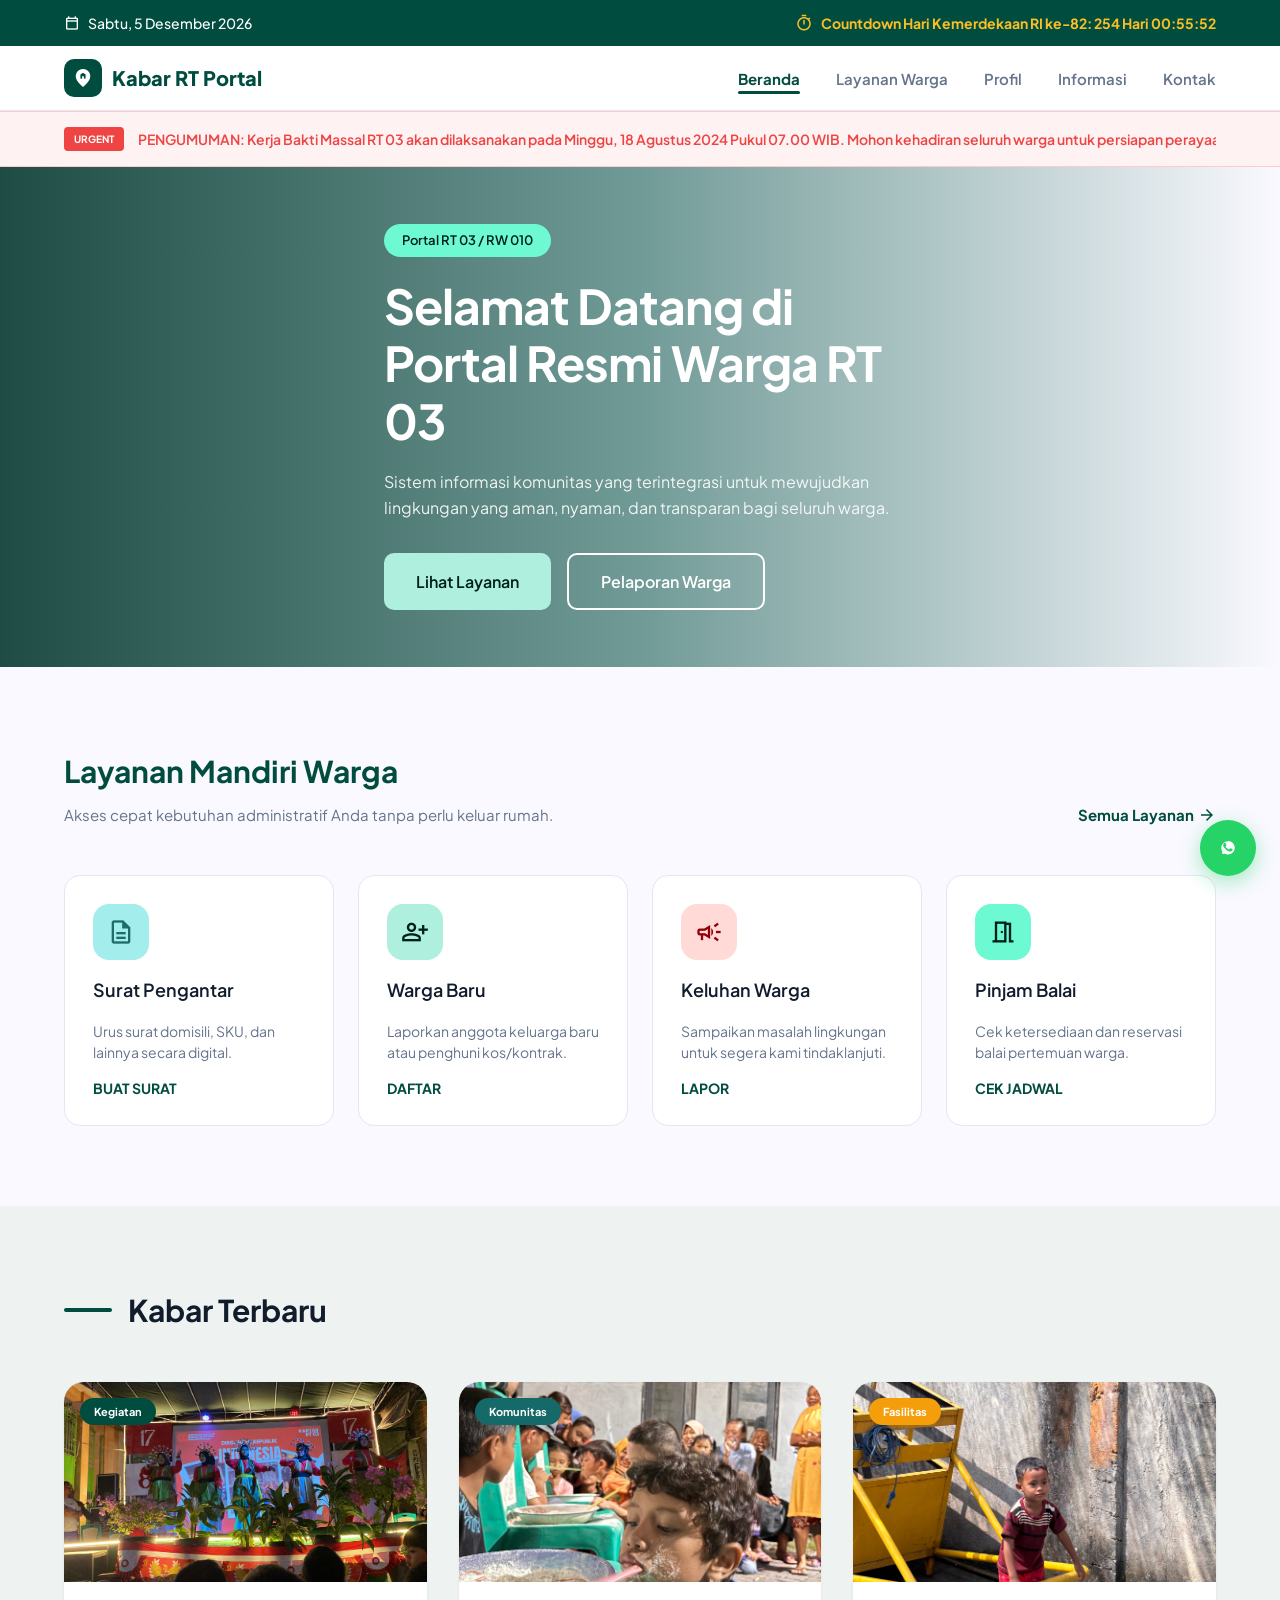
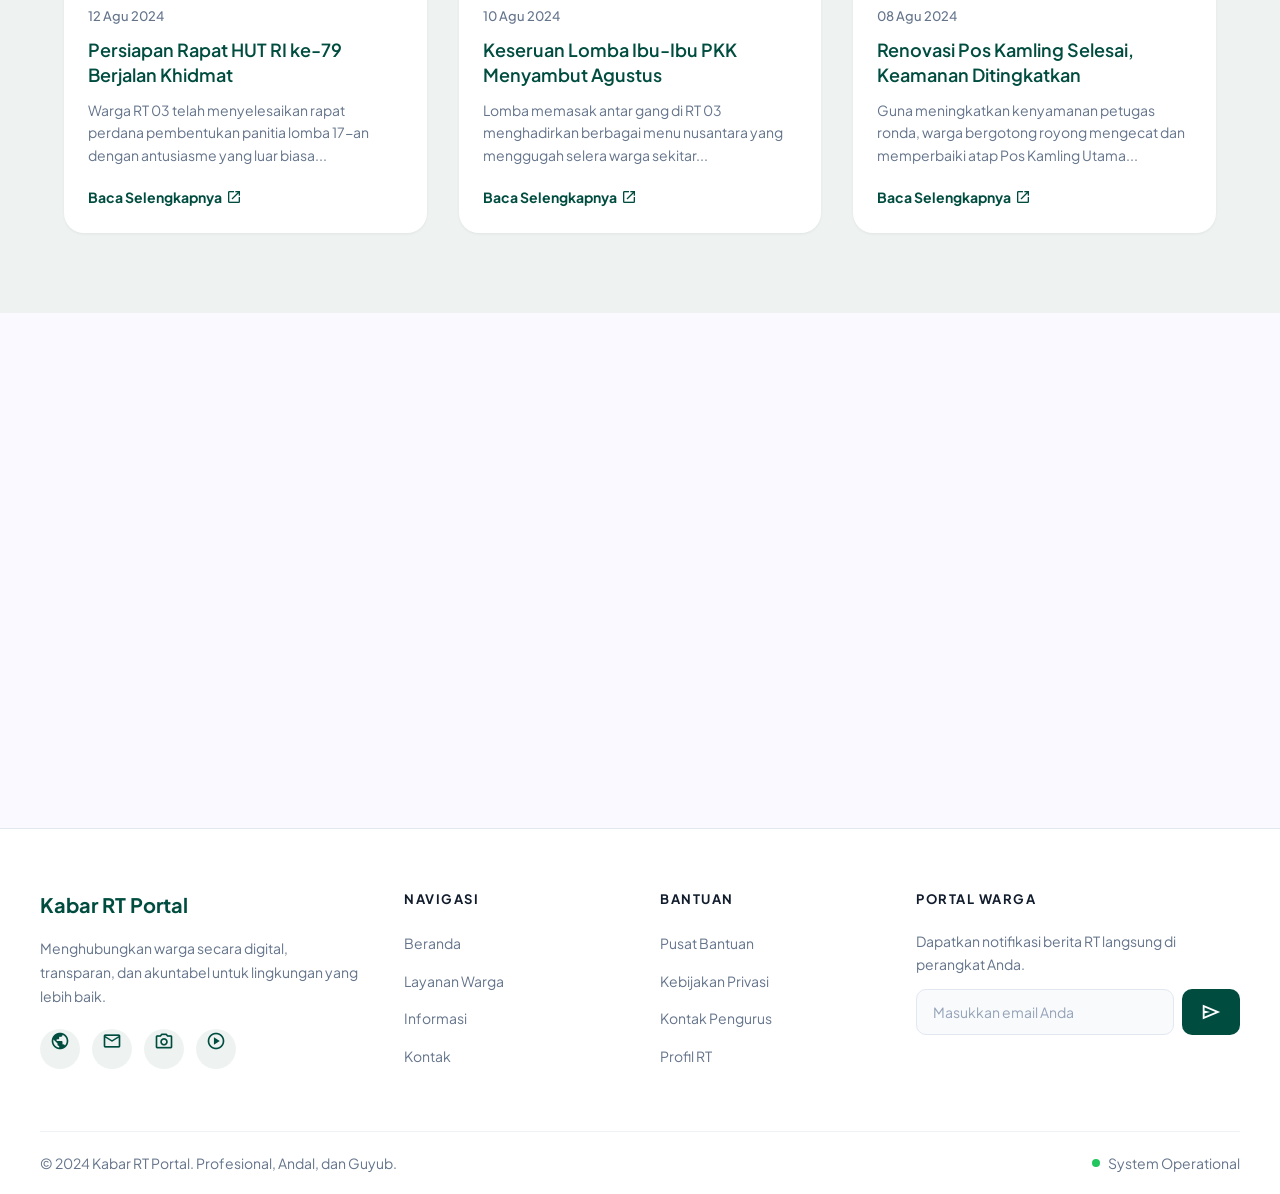
==== commit 41b84be2: "Rename index.html to beranda.html" ====
--- a/beranda.html
+++ b/beranda.html
@@ -315,4 +315,4 @@
   <script src="js/beranda.js"></script>
 </body>
 
-</html>+</html>
